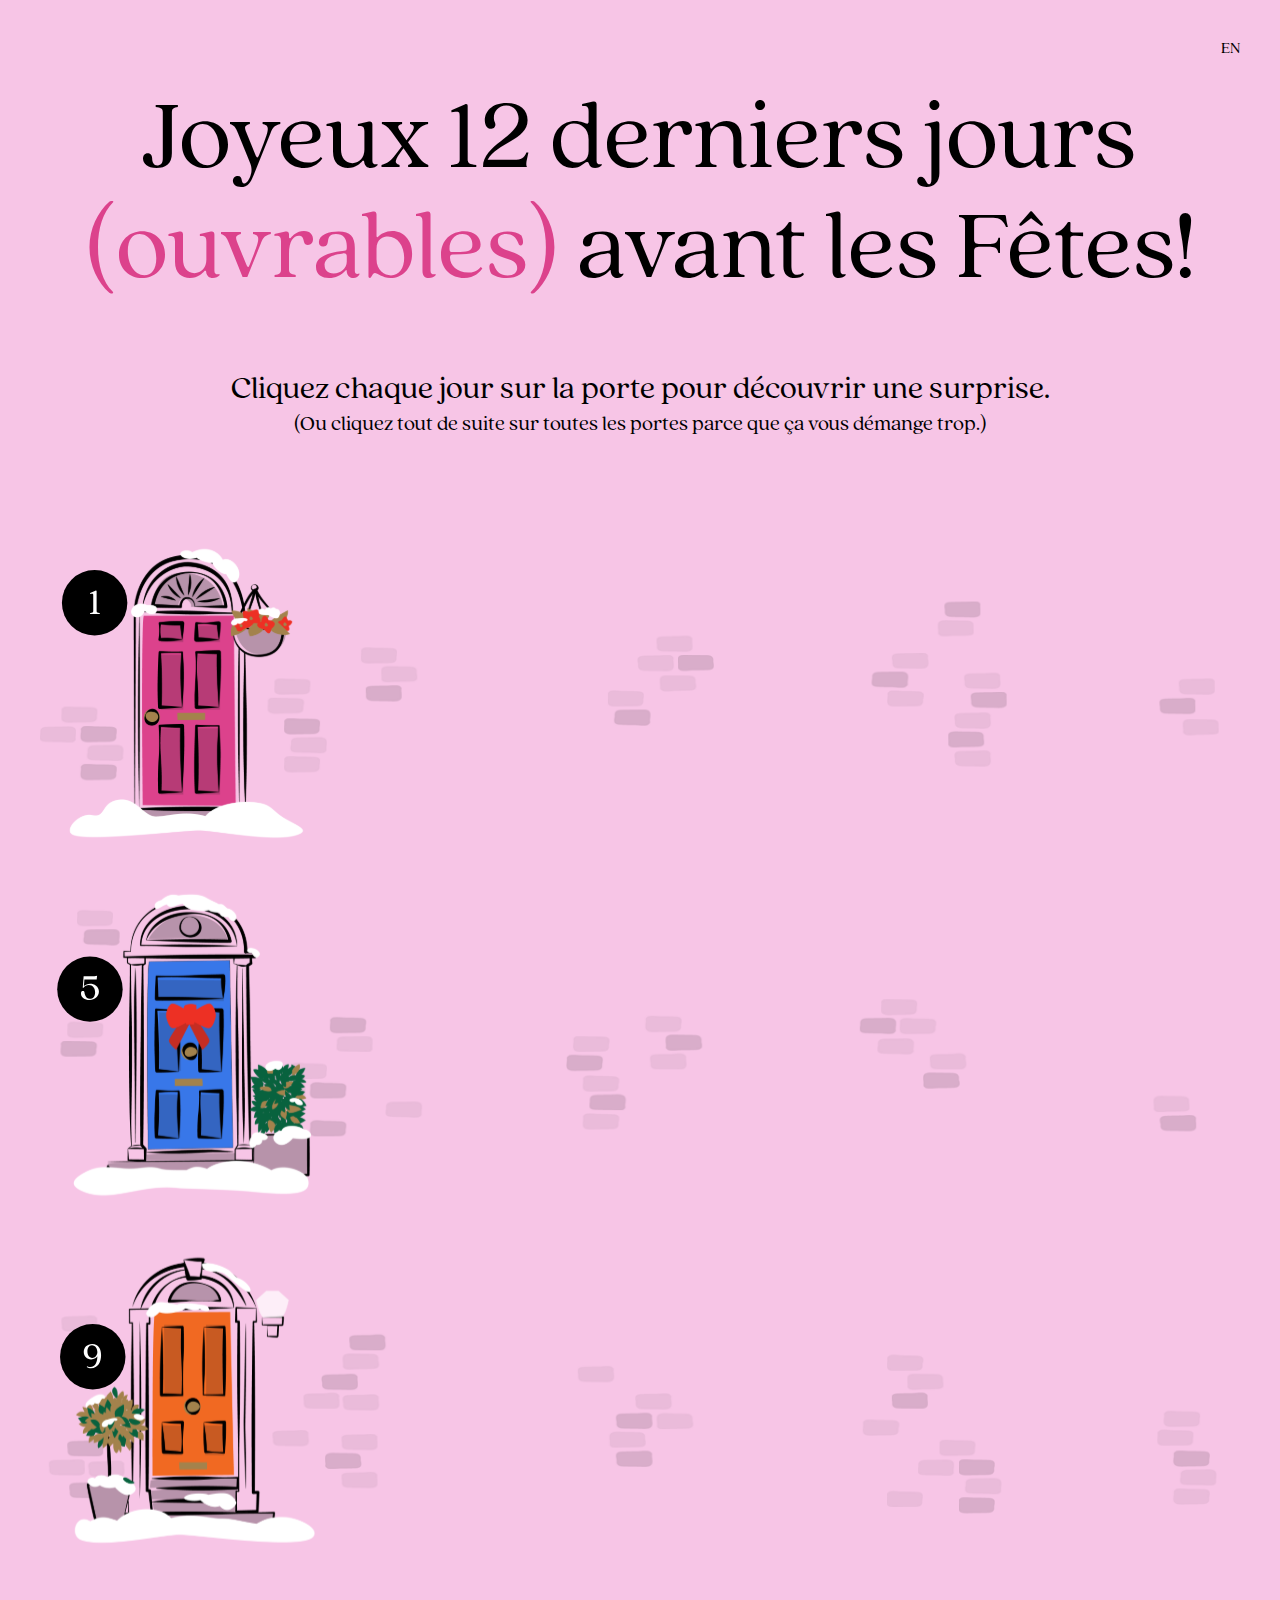
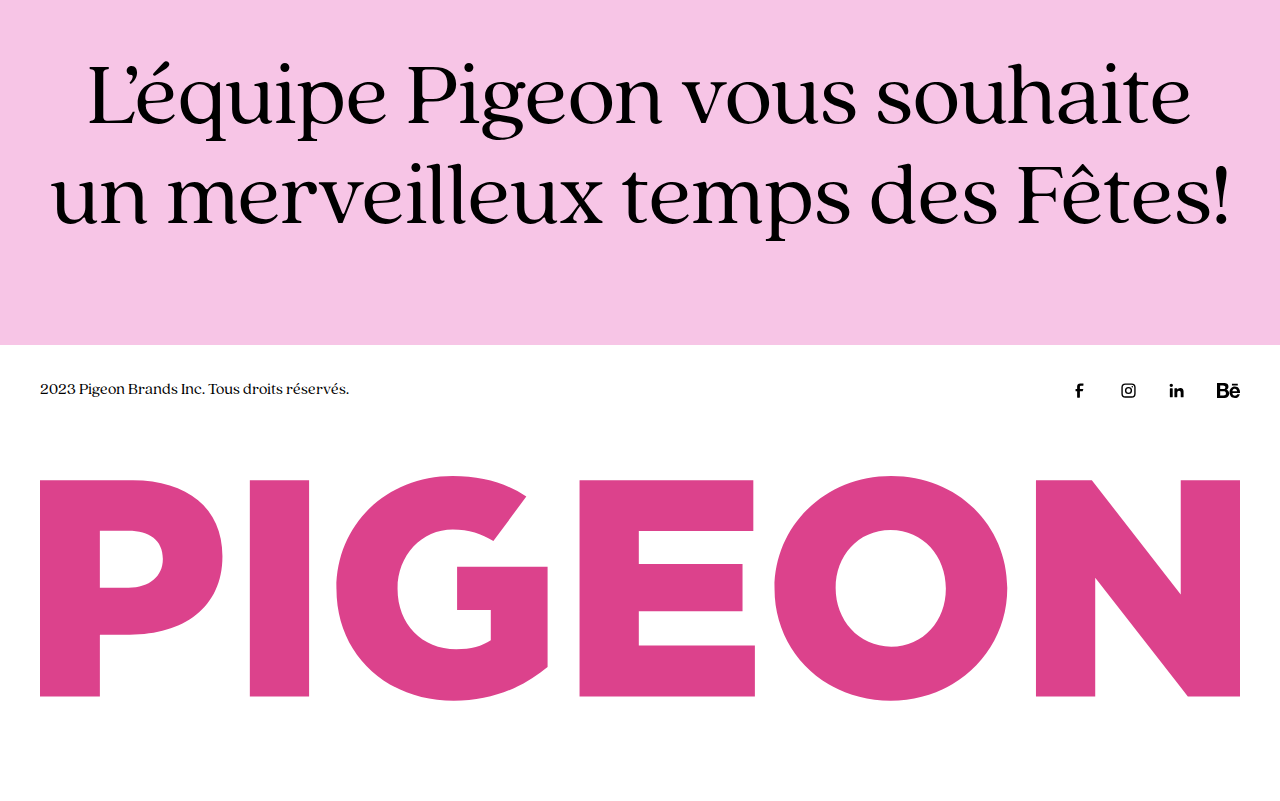
==== fr.html @ 04166327 "initial build from PC" ====
<!DOCTYPE html>
<html lang="fr-CA">
  <head>
    <meta charset="UTF-8">
    <meta name="viewport" content="width=device-width, initial-scale=1.0">
    <meta http-equiv="X-UA-Compatible" content="ie=edge">
    <title>Happy Holidays from Pigeon</title>

    <meta name="description" content="Happy last 12 [working] days 'til the Holidays." />
    <link rel="shortcut icon" href="./favicon.ico" type="image/x-icon">
    <link rel="apple-touch-icon" sizes="180x180" href="./images/favicons/apple-touch-icon.png">
    <link rel="icon" type="image/png" sizes="32x32" href="./images/favicons/favicon-32x32.png">
    <link rel="icon" type="image/png" sizes="16x16" href="./images/favicons/favicon-16x16.png">
    <link rel="manifest" href="./images/favicons/site.webmanifest">
    <link rel="mask-icon" href="./images/favicons/safari-pinned-tab.svg" color="#5bbad5">
    <meta name="msapplication-TileColor" content="#da532c">
    <meta name="msapplication-config" content="./images/favicons/browserconfig.xml">
    <meta name="theme-color" content="#ffffff">

    <link rel="canonical" href="https://https://www.pigeonbrands.com" />
    <link rel="stylesheet" href="./css/styles.css">
  </head>
  <body>
    <a href="./index.html" id="lang-toggle">EN</a>

    <header id="site-header">
        <div class="container">
            <h1 class="h1">Joyeux 12 derniers jours <span class="pigeon-pink">(ouvrables)</span> avant les&nbsp;Fêtes!</h1>
            <p>Cliquez chaque jour sur la porte pour découvrir une surprise. <br /><small>(Ou cliquez tout de suite sur toutes les portes parce que ça vous démange&nbsp;trop.)</small></p>
        </div>
    </header>

    <main id="site-main">
        <div class="container">
            <div class="grid">
                <button class="door" data-door="door-1" aria-label="Open door #1">
                    <img src="./images/Door 1.svg" alt="" />
                </button>
                <button class="door" data-door="door-2" aria-label="Open door #w">
                    <img src="./images/door 2.svg" alt="" />
                </button>
                <button class="door" data-door="door-3" aria-label="Open door #3">
                    <img src="./images/door 3.svg" alt="" />
                </button>
                <button class="door" data-door="door-4" aria-label="Open door #4">
                    <img src="./images/door 4.svg" alt="" />
                </button>

                <button class="door" data-door="door-5" aria-label="Open door #5">
                    <img src="./images/Door 5.svg" alt="" />
                </button>
                <button class="door" data-door="door-6" aria-label="Open door #6">
                    <img src="./images/door 6.svg" alt="" />
                </button>
                <button class="door" data-door="door-7" aria-label="Open door #7">
                    <img src="./images/door 7.svg" alt="" />
                </button>
                <button class="door" data-door="door-8" aria-label="Open door #8">
                    <img src="./images/door 8.svg" alt="" />
                </button>

                <button class="door" data-door="door-9" aria-label="Open door #9">
                    <img src="./images/Door 9.svg" alt="" />
                </button>
                <button class="door" data-door="door-10" aria-label="Open door #10">
                    <img src="./images/door 10.svg" alt="" />
                </button>
                <button class="door" data-door="door-11" aria-label="Open door #11">
                    <img src="./images/door 11.svg" alt="" />
                </button>
                <button class="door" data-door="door-12" aria-label="Open door #12">
                    <img src="./images/door 12.svg" alt="" />
                </button>
            </div>

            <h2 class="h2 text-center">L&rsquo;équipe Pigeon vous souhaite un merveilleux temps des&nbsp;Fêtes!</h2>
        </div>
    </main>

    <footer id="site-footer">
        <div class="container">
            <section id="site-footer-top">
                <p>2023 Pigeon Brands Inc. Tous&nbsp;droits&nbsp;réservés.</p>

                <ul class="social-ul">
                    <li>
                        <a href="https://www.facebook.com/pigeonbrands/" target="_blank" aria-label="Suivre pour Facebook" class="social-facebook"></a>
                    </li>

                    <li>
                        <a href="https://www.instagram.com/pigeonbrands/" target="_blank" aria-label="Suivre pour Instagram" class="social-instagram"></a>
                    </li>

                    <li>
                        <a href="https://www.linkedin.com/company/pigeon-branding---design/" target="_blank" aria-label="Suivre pour LinkedIn" class="social-linkedin"></a>
                    </li>

                    <li>
                        <a href="https://www.behance.net/pigeonbrands" target="_blank" aria-label="Suivre pour Behance" class="social-behance"></a>
                    </li>
                </ul>
            </section>

            <section id="site-footer-bottom">
                <a href="https://www.pigeonbrands.com/fr/" target="_blank">
                  <svg xmlns="http://www.w3.org/2000/svg" title="Pigeon logo" viewBox="0 0 1280 240" fill="none"><path fill="#fff" d="M0 4.612h99.105c57.954 0 95.494 29.958 95.494 80.67v.662c0 54.661-41.812 83.297-98.783 83.297H63.87v65.852H0V4.612ZM94.493 119.19c22.381 0 36.539-12.191 36.539-30.298v-.662c0-19.751-14.158-29.958-36.879-29.958h-30.3v60.9h30.622l.018.018Z"/><path fill="currentColor" d="M0 4.612h99.105c57.954 0 95.494 29.958 95.494 80.67v.662c0 54.661-41.812 83.297-98.783 83.297H63.87v65.852H0V4.612ZM94.493 119.19c22.381 0 36.539-12.191 36.539-30.298v-.662c0-19.751-14.158-29.958-36.879-29.958h-30.3v60.9h30.622l.018.018Z"/><path fill="#fff" d="M316.192 120.514v-.662C316.192 52.678 368.873 0 440.002 0c32.624 0 57.543 7.9 78.744 21.986l-35.162 47.477c-12.567-8.062-25.956-12.495-43.242-12.495-33.25 0-58.938 27.653-58.938 62.884v.662c0 37.537 26.01 64.207 62.567 64.207 15.802 0 27.654-3.289 36.878-9.545v-32.283H444.9V96.704h96.531v107.108c-24.365 20.413-57.954 35.893-100.088 35.893-71.773 0-125.115-49.389-125.115-119.191h-.036Z"/><path fill="currentColor" d="M316.192 120.514v-.662C316.192 52.678 368.873 0 440.002 0c32.624 0 57.543 7.9 78.744 21.986l-35.162 47.477c-12.567-8.062-25.956-12.495-43.242-12.495-33.25 0-58.938 27.653-58.938 62.884v.662c0 37.537 26.01 64.207 62.567 64.207 15.802 0 27.654-3.289 36.878-9.545v-32.283H444.9V96.704h96.531v107.108c-24.365 20.413-57.954 35.893-100.088 35.893-71.773 0-125.115-49.389-125.115-119.191h-.036Z"/><path fill="#fff" d="M575.503 4.612h185.375v54H638.731v35.232h110.635v50.372H638.731v36.555h123.81v54.322h-187.02V4.63l-.018-.018Z"/><path fill="currentColor" d="M575.503 4.612h185.375v54H638.731v35.232h110.635v50.372H638.731v36.555h123.81v54.322h-187.02V4.63l-.018-.018Z"/><path fill="#fff" d="M783.509 120.496v-.661C783.509 53.661 836.852 0 907.963 0c71.111 0 123.787 53 123.787 119.191v.661c0 66.174-53.338 119.835-124.449 119.835-71.111 0-123.792-53-123.792-119.191Zm182.73 0v-.661c0-33.588-23.704-62.224-58.938-62.224s-58.598 28.315-58.598 61.562v.662c0 33.247 24.044 62.223 59.26 62.223 34.894 0 58.276-28.314 58.276-61.562Z"/><path fill="currentColor" d="M783.509 120.496v-.661C783.509 53.661 836.852 0 907.963 0c71.111 0 123.787 53 123.787 119.191v.661c0 66.174-53.338 119.835-124.449 119.835-71.111 0-123.792-53-123.792-119.191Zm182.73 0v-.661c0-33.588-23.704-62.224-58.938-62.224s-58.598 28.315-58.598 61.562v.662c0 33.247 24.044 62.223 59.26 62.223 34.894 0 58.276-28.314 58.276-61.562Z"/><path fill="#fff" d="M1062.36 4.612h59.6l94.83 121.819V4.611H1280v230.464h-55.65l-98.78-126.43v126.43h-63.21V4.612Z"/><path fill="currentColor" d="M1062.36 4.612h59.6l94.83 121.819V4.611H1280v230.464h-55.65l-98.78-126.43v126.43h-63.21V4.612Z"/><path fill="#fff" d="M287.037 4.612v230.481h-63.21V4.63h63.21v-.018Z"/><path fill="currentColor" d="M287.037 4.612v230.481h-63.21V4.63h63.21v-.018Z"/></svg>
                </a>
            </section>
        </div>
    </footer>

    <article class="modal-container" id="door-1">
      <div class="modal-background">
        <div class="modal">
          <div class="modal-header">
            <button class="btn-close-modal" aria-label="Close modal window"></button>
          </div>

          <div class="modal-body">
            <h2>Fond d&rsquo;écran des&nbsp;Fêtes</h2>
            <p>L&rsquo;approche des Fêtes vous rend un brin éparpillé? Ouain, on est pareil. Heureusement pour nous, notre designer de collègue Nathalie a conçu quelque chosepour nous aider à rester bien focus en ce temps <span class="nowrap">de l&rsquo;année.</span></p>

            <div class="image">
              <img src="./images/door-1/door-1-fr.png" alt="" />
            </div>

            <div class="cta-container">
              <a href="./downloads/door-1/door-1-fr.png" target="_blank" class="btn">Télécharger ici</a>
            </div>
          </div>

          <div class="modal-footer">
            <a href="https://www.pigeonbrands.com/fr/" target="_blank" class="modal-footer-logo" aria-label="Pigeon logo"></a>
          </div>
        </div>
      </div>
    </article>

    <article class="modal-container" id="door-2">
      <div class="modal-background">
        <div class="modal">
          <div class="modal-header">
            <button class="btn-close-modal" aria-label="Close modal window"></button>
          </div>

          <div class="modal-body">
            <h2>Inspiration à boire</h2>
            <p>Que ce soit des cocktails festifs ou des mocktails de Noël, lever nos verres pour célébrer fait partie de notre culture. Martin et Anne vous proposent quelques-uns de leurs mélanges préférés. À essayer&nbsp;(absolument).</p>

            <div class="bg-door-2">
              <ul class="cta-container">
                <li>
                  <a href="#" class="btn">The Great Gentleman - Moscow Mule</a>
                </li>

                <li>
                  <a href="#" class="btn">Polar-Ice Crush Vodka</a>
                </li>

                <li>
                  <a href="#" class="btn">Mc Guinness - Peppermint Schnapps</a>
                </li>

                <li>
                  <a href="#" class="btn">Encore plus de cocktails Corby</a>
                </li>
              </ul>
            </div>
          </div>

          <div class="modal-footer">
            <a href="https://www.pigeonbrands.com/fr/" target="_blank" class="modal-footer-logo" aria-label="Pigeon logo"></a>
          </div>
        </div>
      </div>
    </article>

    <article class="modal-container" id="door-3">
      <div class="modal-background">
        <div class="modal">
          <div class="modal-header">
            <button class="btn-close-modal" aria-label="Close modal window"></button>
          </div>

          <div class="modal-body">
            <h2>Des cadeaux en toute&nbsp;simplicité</h2>
            <p>À la recherche du cadeau parfait pour ta collègue adorée? On a ce qui faut. Quoi de mieux que des messages à imprimer pour chandelle, fait par deux collègues adorées; Tara et Dorota. Parce que le temps des fêtes, c&rsquo;est aussi pour rire un bon&nbsp;coup!</p>

            <p class="secondary">Imprimez cette page et collez les étiquettes sur vos chandelles préférées. Pour un cadeau un peu plus fancy, faites-les imprimer <span class="nowrap">sur Avery.ca.</span></p>

            <div class="image">
              <img src="./images/door-3/door-3-fr.png" alt="" />
            </div>

            <p>
              <a href="./downloads/door-3/door-3.pdf" target="_blank" class="btn">Télécharger le pdf ici</a>
            </p>
          </div>

          <div class="modal-footer">
            <a href="https://www.pigeonbrands.com/fr/" target="_blank" class="modal-footer-logo" aria-label="Pigeon logo"></a>
          </div>
        </div>
      </div>
    </article>

    <article class="modal-container" id="door-4">
      <div class="modal-background">
        <div class="modal">
          <div class="modal-header">
            <button class="btn-close-modal" aria-label="Close modal window"></button>
          </div>

          <div class="modal-body">
              <h2>Nos brise-glace préférés</h2>
              <p>C&rsquo;est pas tout le monde qui maîtrise le small talk, si répandu dans les réunions et les partys, alors voici de quoi démarrer des conversations potentiellement&nbsp;mémorables.</p>

              <div class="image --edge-to-edge">
                <img src="./images/door-4/door-4-fr.png" alt="" />
              </div>

              <p>
                <a href="./downloads/door-4/door-4.pdf" target="_blank" class="btn">Télécharger le pdf ici</a>
              </p>
          </div>

          <div class="modal-footer">
            <a href="https://www.pigeonbrands.com/fr/" target="_blank" class="modal-footer-logo" aria-label="Pigeon logo"></a>
          </div>
        </div>
      </div>
    </article>



    <article class="modal-container" id="door-5">
      <div class="modal-background">
        <div class="modal">
          <div class="modal-header">
            <button class="btn-close-modal" aria-label="Close modal window"></button>
          </div>

          <div class="modal-body">
            <h2>Pour passer à table avec&nbsp;éclat</h2>
            <p>Une table bien décorée pour recevoir, ça va au-delà des belles p&rsquo;tites napkins! Épatez les invités sans vous compliquer la vie davantage grâce aux conseils de nos amis experts en la&nbsp;matière.</p>

            <div class="image">
              <img src="./images/door-5/door-5.jpg" alt="" />
            </div>

            <ul class="cta-container">
              <li>
                <a href="https://www.ikea.com/ca/fr/ideas/rooms-inspiration/" target="_blank" class="btn">Inspirations IKEA</a>
              </li>
            </ul>
          </div>

          <div class="modal-footer">
            <a href="https://www.pigeonbrands.com/fr/" target="_blank" class="modal-footer-logo" aria-label="Pigeon logo"></a>
          </div>
        </div>
      </div>
    </article>

    <article class="modal-container" id="door-6">
      <div class="modal-background">
        <div class="modal">
          <div class="modal-header">
            <button class="btn-close-modal" aria-label="Close modal window"></button>
          </div>

          <div class="modal-body">
            <h2>Recettes des fêtes</h2>
            <p>Célébrer en trinquant, c&rsquo;est bien, mais célébrer en mangeant, c&rsquo;est encore mieux. On a la chance de travailler avec des partenaires qui savent recevoir à l&rsquo;aide de recettes fabuleuses; les&nbsp;voici.</p>

            <div class="bg-door-6">
              <ul class="cta-container">
                <li>
                  <a href="https://www.metro.ca/recettes-et-occasions" target="_blank" class="btn">Recettes Metro</a>
                </li>

                <li>
                  <a href="https://www.oikos.ca/fr/recette" class="btn">Recettes Oikos</a>
                </li>
              </ul>
            </div>
          </div>

          <div class="modal-footer">
            <a href="https://www.pigeonbrands.com/fr/" target="_blank" class="modal-footer-logo" aria-label="Pigeon logo"></a>
          </div>
        </div>
      </div>
    </article>

    <article class="modal-container" id="door-7">
      <div class="modal-background">
        <div class="modal">
          <div class="modal-header">
            <button class="btn-close-modal" aria-label="Close modal window"></button>
          </div>

          <div class="modal-body">
            <h2>Notre Playlist</h2>
            <p>Vous pouvez compter sur Amy pour monter des playlists qui visent dans le mille peu importe l&rsquo;occasion. Cette année, en collaboration avec toutel&rsquo;équipe, elle vous propose ici ses meilleurs choix pour la saison des&nbsp;fêtes.</p>

            <div class="iframe">
              <iframe style="border-radius:12px" src="https://open.spotify.com/embed/artist/3t4Kyj8jIWqqvAEpsvdYO7?utm_source=generator" width="100%" height="152" frameBorder="0" allowfullscreen="" allow="autoplay; clipboard-write; encrypted-media; fullscreen; picture-in-picture" loading="lazy"></iframe>
            </div>

            <ul class="cta-container">
              <li>
                <a href="https://www.oikos.ca/fr/recette" target="_blank" class="right-arrow" aria-label="Link to website"></a>
              </li>
            </ul>
          </div>

          <div class="modal-footer">
            <a href="https://www.pigeonbrands.com/fr/" target="_blank" class="modal-footer-logo" aria-label="Pigeon logo"></a>
          </div>
        </div>
      </div>
    </article>

    <article class="modal-container" id="door-8">
      <div class="modal-background">
        <div class="modal">
          <div class="modal-header">
            <button class="btn-close-modal" aria-label="Close modal window"></button>
          </div>

          <div class="modal-body">
            <h2>Cartes de voeux</h2>
            <p>Pas question d&rsquo;offrir des cartes génériques et sans âme! Nos talentueuses designersValentine et Nathalie ont créé de quoi à de merveilleux à envoyer à vos proches (par courriel ou téléchargées/ imprimées/postées). <span class="nowrap">Profitez-en!</span></p>

            <div class="image --edge-to-edge">
              <img src="./images/door-8/door-8-fr.png" alt="" />
            </div>

            <ul class="cta-container">
              <li>
                <a href="./downloads/door-8/door-8.pdf" target="_blank" class="btn">Télécharger le pdf ici</a>
              </li>
            </ul>
          </div>

          <div class="modal-footer">
            <a href="https://www.pigeonbrands.com/fr/" target="_blank" class="modal-footer-logo" aria-label="Pigeon logo"></a>
          </div>
        </div>
      </div>
    </article>


    <article class="modal-container" id="door-9">
      <div class="modal-background">
        <div class="modal">
          <div class="modal-header">
            <button class="btn-close-modal" aria-label="Close modal window"></button>
          </div>

          <div class="modal-body">
            <h2>Emballez vos cadeaux comme <span class="nowrap">un·e pro</span></h2>
            <p>On vous aide aujourd&rsquo;hui à emballer des trucs pas possibles comme un bâton de golf ou une plante verte grâce à Martha, et de façon aussi élégante qu&rsquo;écoresponsable grâce au&nbsp;furoshiki.</p>

            <div class="image">
              <img src="./images/door-9/door-9.jpg" alt="" />
            </div>

            <ul class="cta-container --horizontal">
              <li>
                <a href="#" class="btn">Martha Stewart</a>
              </li>

              <li>
                <a href="#" class="btn">Furoshiki</a>
              </li>
            </ul>
          </div>

          <div class="modal-footer">
            <a href="https://www.pigeonbrands.com/fr/" target="_blank" class="modal-footer-logo" aria-label="Pigeon logo"></a>
          </div>
        </div>
      </div>
    </article>
    <article class="modal-container" id="door-10">
      <div class="modal-background">
        <div class="modal">
          <div class="modal-header">
            <button class="btn-close-modal" aria-label="Close modal window"></button>
          </div>

          <div class="modal-body">
            <h2>Générateur de&nbsp;Jokes</h2>
            <p>Rions un peu! Toute l&rsquo;équipe a contribué à ce générateur de blagues depuis les dernières années. Ça pourra peut-être égayer vos&nbsp;soirées.</p>

            <p class="secondary">(On se trouve ben comiques, mais on vous laisse&nbsp;juger.)</p>

            <div class="image">
              <img src="./images/door-10/door-10-fr.png" alt="" />
            </div>

            <ul class="cta-container">
              <li>
                <a href="#" class="right-arrow" aria-label="Link to website"></a>
              </li>
            </ul>
          </div>

          <div class="modal-footer">
            <a href="https://www.pigeonbrands.com/fr/" target="_blank" class="modal-footer-logo" aria-label="Pigeon logo"></a>
          </div>
        </div>
      </div>
    </article>
    <article class="modal-container" id="door-11">
      <div class="modal-background">
        <div class="modal">
          <div class="modal-header">
            <button class="btn-close-modal" aria-label="Close modal window"></button>
          </div>

          <div class="modal-body">
            <h2>Un écran de&nbsp;veille</h2>
            <p>Thomas Pigeon vous invite (presque) littéralement dans son salon, au pied de son propre foyer, pour vous mettre dans l&rsquo;esprit des Fêtes et vous réchauffer le cœur... à travers votre <span class="nowrap">écran d&rsquo;ordi!</span></p>

            <div class="image">
              <!--<img src="./images/door-11/door-11.jpg" alt="" />-->
              <video width="100%" height="auto" autoplay="autoplay" poster="./images/door-11/door-11.jpg">
                <source src="./images/door-11/pigeon-holiday-screensaver.mp4" type="video/mp4">
              </video>
            </div>

            <ul class="cta-container">
              <li>
                <a href="./downloads/door-11/pigeon-holiday-screensaver.mp4" download class="btn">Téléchargez l&rsquo;écran de veille&nbsp;ici</a>
              </li>
            </ul>
          </div>

          <div class="modal-footer">
            <a href="https://www.pigeonbrands.com/fr/" target="_blank" class="modal-footer-logo" aria-label="Pigeon logo"></a>
          </div>
        </div>
      </div>
    </article>
    <article class="modal-container" id="door-12">
      <div class="modal-background">
        <div class="modal">
          <div class="modal-header">
            <button class="btn-close-modal" aria-label="Close modal window"></button>
          </div>

          <div class="modal-body">
            <h2>Un message <span class="nowrap">d&rsquo;absence original</span></h2>
            <p>Ça vous dirait d&rsquo;avoir un message d&rsquo;absence automatique un peu plus recherché que d&rsquo;habitude? On est là pour&nbsp;vous!</p>

            <p class="secondary">Voici quelques suggestions pour dire, avec plus ou moins de sérieux, que vous êtes en congé. Hasta&nbsp;luego&nbsp;amigos!</p>

            <div class="image">
              <img src="./images/door-12/door-12-fr.png" alt="" />
            </div>

            <ul class="cta-container">
              <li>
                <a href="./downloads/door-12/door-12.pdf" target="_blank" class="btn">Télécharger le pdf ici</a>
              </li>
            </ul>
          </div>

          <div class="modal-footer">
            <a href="https://www.pigeonbrands.com/fr/" target="_blank" class="modal-footer-logo" aria-label="Pigeon logo"></a>
          </div>
        </div>
      </div>
    </article>

    

    <!-- <div class="snowflakes" aria-hidden="true">
        <div class="snowflake">
        ❅
        </div>
        <div class="snowflake">
        ❆
        </div>
        <div class="snowflake">
        ❅
        </div>
        <div class="snowflake">
        ❆
        </div>
        <div class="snowflake">
        ❅
        </div>
        <div class="snowflake">
        ❆
        </div>
        <div class="snowflake">
          ❅
        </div>
        <div class="snowflake">
          ❆
        </div>
        <div class="snowflake">
          ❅
        </div>
        <div class="snowflake">
          ❆
        </div>
        <div class="snowflake">
          ❅
        </div>
        <div class="snowflake">
          ❆
        </div>
      </div> -->

	<script src="./js/scripts.js"></script>
  </body>
</html>
---- css/styles.css ----
:root{--pigeon-pink: #DC428C;--pigeon-light-pink: #F7C5E6;--default-font: "Quincy CF - Regular"}@font-face{font-family:"Quincy CF - Regular";src:url(/fonts/QuincyCFRegular/font.woff2) format(woff2),url(/fonts/QuincyCFRegular/font.woff) format(woff)}*{box-sizing:border-box}.pigeon-pink{color:var(--pigeon-pink)}html{min-height:100%;width:100%;margin:0;padding:0;height:100dvh}body{position:relative;min-height:100%;width:100%;margin:0;padding:0;background-color:var(--pigeon-light-pink);font-family:var(--default-font)}body.has-open-modal{overflow:hidden}.nowrap{white-space:nowrap}#lang-toggle{position:absolute;top:40px;right:40px;font-size:16px;text-decoration:none;color:black}.text-center{text-align:center}.container{max-width:1280px;margin:auto;padding:20px 10px}@media (min-width: 768px){.container{padding-left:40px;padding-right:40px}}#site-header{text-align:center}.snowflake{color:#fff;font-size:1em;font-family:Arial, sans-serif;text-shadow:0 0 5px #000;opacity:0.75}@-webkit-keyframes snowflakes-fall{0%{top:-10%}100%{top:100%}}@-webkit-keyframes snowflakes-shake{0%,100%{-webkit-transform:translateX(0);transform:translateX(0)}50%{-webkit-transform:translateX(80px);transform:translateX(80px)}}@keyframes snowflakes-fall{0%{top:-10%}100%{top:100%}}@keyframes snowflakes-shake{0%,100%{transform:translateX(0)}50%{transform:translateX(80px)}}.snowflake{position:fixed;top:-10%;z-index:9999;-webkit-user-select:none;-moz-user-select:none;-ms-user-select:none;user-select:none;cursor:default;-webkit-animation-name:snowflakes-fall,snowflakes-shake;-webkit-animation-duration:10s,3s;-webkit-animation-timing-function:linear,ease-in-out;-webkit-animation-iteration-count:infinite,infinite;-webkit-animation-play-state:running,running;animation-name:snowflakes-fall,snowflakes-shake;animation-duration:10s,3s;animation-timing-function:linear,ease-in-out;animation-iteration-count:infinite,infinite;animation-play-state:running,running}.snowflake:nth-of-type(0){left:1%;-webkit-animation-delay:0s,0s;animation-delay:0s,0s}.snowflake:nth-of-type(1){left:10%;-webkit-animation-delay:1s,1s;animation-delay:1s,1s}.snowflake:nth-of-type(2){left:20%;-webkit-animation-delay:6s,.5s;animation-delay:6s,.5s}.snowflake:nth-of-type(3){left:30%;-webkit-animation-delay:4s,2s;animation-delay:4s,2s}.snowflake:nth-of-type(4){left:40%;-webkit-animation-delay:2s,2s;animation-delay:2s,2s}.snowflake:nth-of-type(5){left:50%;-webkit-animation-delay:8s,3s;animation-delay:8s,3s}.snowflake:nth-of-type(6){left:60%;-webkit-animation-delay:6s,2s;animation-delay:6s,2s}.snowflake:nth-of-type(7){left:70%;-webkit-animation-delay:2.5s,1s;animation-delay:2.5s,1s}.snowflake:nth-of-type(8){left:80%;-webkit-animation-delay:1s,0s;animation-delay:1s,0s}.snowflake:nth-of-type(9){left:90%;-webkit-animation-delay:3s,1.5s;animation-delay:3s,1.5s}.snowflake:nth-of-type(10){left:25%;-webkit-animation-delay:2s,0s;animation-delay:2s,0s}.snowflake:nth-of-type(11){left:65%;-webkit-animation-delay:4s,2.5s;animation-delay:4s,2.5s}h1,.h1{font-size:50px;line-height:55px;font-weight:400}@media (min-width: 768px){h1,.h1{font-size:100px;line-height:110px}}.h1+p{font-size:32px;line-height:1}.h1+p small{font-size:21px}h2,.h2{font-size:45px;line-height:50px;font-weight:normal}@media (min-width: 768px){h2,.h2{font-size:90px;line-height:100px}}.grid{display:grid;grid-template-columns:repeat(2, 1fr);background-image:url(/images/bg-bricks.png);background-repeat:no-repeat;background-position:center center;background-size:cover;margin-left:-10px;margin-right:-10px}@media (min-width: 768px){.grid{grid-template-columns:repeat(3, 1fr);margin-left:auto;margin-right:auto}}@media (min-width: 1024px){.grid{grid-template-columns:repeat(4, 1fr)}}.grid button.door{background-color:transparent;border:0;cursor:pointer;transition:transform 0.25s ease-in-out, opacity 0.25s ease-in-out}.grid button.door:hover{transform:scale(1.2);opacity:1 !important}.grid:has(.door:hover)>.door{opacity:0.5}.modal-container{display:none}.modal-container.active{position:fixed;display:table;height:100%;width:100%;top:0;left:0;transform:scale(0);z-index:1;transform:scaleY(0.01) scaleX(0);animation:unfoldIn 1s cubic-bezier(0.165, 0.84, 0.44, 1) forwards}.modal-container.active .modal-background .modal{transform:scale(0);animation:zoomIn 0.5s 0.8s cubic-bezier(0.165, 0.84, 0.44, 1) forwards}.modal-container.active.out{transform:scale(1);animation:unfoldOut 1s 0.3s cubic-bezier(0.165, 0.84, 0.44, 1) forwards}.modal-container.active.out .modal-background .modal{animation:zoomOut 0.5s cubic-bezier(0.165, 0.84, 0.44, 1) forwards}.modal{position:relative;display:inline-block;max-height:100vh;overflow-y:auto;overflow-x:hidden;padding:30px 40px;max-width:840px;background-color:white}@media (max-width: 767px){.modal{min-height:100%}}.modal-body{padding:0px 60px}@media (max-width: 767px){.modal-body{padding:0}}.modal-body h2{font-size:40px;line-height:45px;margin:0}@media (min-width: 768px){.modal-body h2{font-size:80px;line-height:90px}}.modal-body p{font-size:24px}@media (min-width: 768px){.modal-body p{font-size:32px}}.modal-body p.secondary{font-size:16px}@media (min-width: 768px){.modal-body p.secondary{font-size:24px}}.modal-footer{margin-top:40px}.cta-container{list-style:none;margin:40px auto;padding-inline-start:0;display:flex;flex-direction:column;gap:40px;align-items:center;justify-content:center}.cta-container.--horizontal{gap:30px}@media (min-width: 540px){.cta-container.--horizontal{flex-direction:row}}.modal-container .modal-background{display:table-cell;background:rgba(0,0,0,0.8);background:rgba(220,66,140,0.8);text-align:center;vertical-align:middle}@keyframes unfoldIn{0%{transform:scaleY(0.005) scaleX(0)}50%{transform:scaleY(0.005) scaleX(1)}100%{transform:scaleY(1) scaleX(1)}}@keyframes unfoldOut{0%{transform:scaleY(1) scaleX(1)}50%{transform:scaleY(0.005) scaleX(1)}100%{transform:scaleY(0.005) scaleX(0)}}@keyframes zoomIn{0%{transform:scale(0)}100%{transform:scale(1)}}@keyframes zoomOut{0%{transform:scale(1)}100%{transform:scale(0)}}.btn-close-modal{display:block;height:60px;width:58px;background-image:url("data:image/svg+xml,%3Csvg xmlns='http://www.w3.org/2000/svg' width='56' height='58' fill='none'%3E%3Cpath stroke='%23000' d='M0-.5h33.768' transform='matrix(-.69172 .72216 -.69873 -.71538 39.45 16.873)'/%3E%3Cpath stroke='%23000' d='M0-.5h33.782' transform='matrix(.68465 .72887 -.70568 .70853 16.32 16.637)'/%3E%3Cpath stroke='%23000' d='M55.5 28.948c0 15.728-12.328 28.449-27.5 28.449S.5 44.676.5 28.948C.5 13.221 12.828.5 28 .5s27.5 12.721 27.5 28.448Z'/%3E%3C/svg%3E");background-repeat:no-repeat;background-size:100%;background-color:transparent;border:0;cursor:pointer;margin-left:auto;margin-right:0px;transition:background-image 0.25s ease-in-out}.btn-close-modal:hover{background-image:url("data:image/svg+xml,%3Csvg xmlns='http://www.w3.org/2000/svg' width='56' height='58' fill='none'%3E%3Cpath stroke='%23DC428C' d='M0-.5h33.768' transform='matrix(-.69172 .72216 -.69873 -.71538 39.45 16.873)'/%3E%3Cpath stroke='%23DC428C' d='M0-.5h33.782' transform='matrix(.68465 .72887 -.70568 .70853 16.32 16.637)'/%3E%3Cpath stroke='%23DC428C' d='M55.5 28.948c0 15.728-12.328 28.449-27.5 28.449S.5 44.676.5 28.948C.5 13.221 12.828.5 28 .5s27.5 12.721 27.5 28.448Z'/%3E%3C/svg%3E")}.modal-footer-logo{display:block;height:15px;width:88px;background-image:url("data:image/svg+xml,%3Csvg xmlns='http://www.w3.org/2000/svg' width='88' height='16' fill='none'%3E%3Cpath fill='%23fff' d='M.925 1.185H7.54c3.869 0 6.375 1.875 6.375 5.048v.042c0 3.42-2.791 5.212-6.594 5.212H5.189v4.12H.925V1.186Zm6.308 7.17c1.493 0 2.439-.763 2.439-1.896v-.041c0-1.236-.946-1.875-2.462-1.875H5.187v3.811h2.044l.002.001Z'/%3E%3Cpath fill='%23000' d='M.925 1.185H7.54c3.869 0 6.375 1.875 6.375 5.048v.042c0 3.42-2.791 5.212-6.594 5.212H5.189v4.12H.925V1.186Zm6.308 7.17c1.493 0 2.439-.763 2.439-1.896v-.041c0-1.236-.946-1.875-2.462-1.875H5.187v3.811h2.044l.002.001Z'/%3E%3Cpath fill='%23fff' d='M20.384 1.185v14.423h-4.22V1.186h4.22Z'/%3E%3Cpath fill='%23000' d='M20.384 1.185v14.423h-4.22V1.186h4.22Z'/%3E%3Cpath fill='%23fff' d='M22.634 8.438v-.041c0-4.204 3.516-7.5 8.264-7.5 2.177 0 3.84.494 5.256 1.376l-2.347 2.97c-.839-.504-1.733-.781-2.886-.781-2.22 0-3.934 1.73-3.934 3.935v.041c0 2.35 1.736 4.018 4.176 4.018 1.055 0 1.846-.206 2.461-.597v-2.02h-2.4v-2.89h6.444v6.702c-1.626 1.277-3.868 2.246-6.68 2.246-4.791 0-8.352-3.09-8.352-7.459h-.002Z'/%3E%3Cpath fill='%23000' d='M22.634 8.438v-.041c0-4.204 3.516-7.5 8.264-7.5 2.177 0 3.84.494 5.256 1.376l-2.347 2.97c-.839-.504-1.733-.781-2.886-.781-2.22 0-3.934 1.73-3.934 3.935v.041c0 2.35 1.736 4.018 4.176 4.018 1.055 0 1.846-.206 2.461-.597v-2.02h-2.4v-2.89h6.444v6.702c-1.626 1.277-3.868 2.246-6.68 2.246-4.791 0-8.352-3.09-8.352-7.459h-.002Z'/%3E%3Cpath fill='%23fff' d='M39.918 1.185h12.374v3.38h-8.153v2.204h7.384v3.152H44.14v2.288h8.264v3.399H39.919V1.186Z'/%3E%3Cpath fill='%23000' d='M39.918 1.185h12.374v3.38h-8.153v2.204h7.384v3.152H44.14v2.288h8.264v3.399H39.919V1.186Z'/%3E%3Cpath fill='%23fff' d='M54.653 8.438v-.042c0-4.14 3.56-7.499 8.307-7.499s8.263 3.317 8.263 7.46v.04c0 4.141-3.56 7.5-8.307 7.5s-8.263-3.317-8.263-7.46Zm12.197 0v-.042c0-2.101-1.582-3.893-3.934-3.893-2.352 0-3.911 1.771-3.911 3.852v.041c0 2.08 1.604 3.894 3.955 3.894 2.33 0 3.89-1.772 3.89-3.852Z'/%3E%3Cpath fill='%23000' d='M54.653 8.438v-.042c0-4.14 3.56-7.499 8.307-7.499s8.263 3.317 8.263 7.46v.04c0 4.141-3.56 7.5-8.307 7.5s-8.263-3.317-8.263-7.46Zm12.197 0v-.042c0-2.101-1.582-3.893-3.934-3.893-2.352 0-3.911 1.771-3.911 3.852v.041c0 2.08 1.604 3.894 3.955 3.894 2.33 0 3.89-1.772 3.89-3.852Z'/%3E%3Cpath fill='%23fff' d='M73.473 1.186h3.978l6.33 7.623V1.186H88v14.422h-3.715l-6.593-7.912v7.912h-4.22V1.185Z'/%3E%3Cpath fill='%23000' d='M73.473 1.186h3.978l6.33 7.623V1.186H88v14.422h-3.715l-6.593-7.912v7.912h-4.22V1.185Z'/%3E%3C/svg%3E");background-repeat:no-repeat;background-size:contain;margin-left:auto;margin-right:0px;transition:background-image 0.25s ease-in-out}.modal-footer-logo:hover{background-image:url("data:image/svg+xml,%3Csvg xmlns='http://www.w3.org/2000/svg' width='88' height='16' fill='none'%3E%3Cpath fill='%23fff' d='M.925 1.185H7.54c3.869 0 6.375 1.875 6.375 5.048v.042c0 3.42-2.791 5.212-6.594 5.212H5.189v4.12H.925V1.186Zm6.308 7.17c1.493 0 2.439-.763 2.439-1.896v-.041c0-1.236-.946-1.875-2.462-1.875H5.187v3.811h2.044l.002.001Z'/%3E%3Cpath fill='%23DC428C' d='M.925 1.185H7.54c3.869 0 6.375 1.875 6.375 5.048v.042c0 3.42-2.791 5.212-6.594 5.212H5.189v4.12H.925V1.186Zm6.308 7.17c1.493 0 2.439-.763 2.439-1.896v-.041c0-1.236-.946-1.875-2.462-1.875H5.187v3.811h2.044l.002.001Z'/%3E%3Cpath fill='%23fff' d='M20.384 1.185v14.423h-4.22V1.186h4.22Z'/%3E%3Cpath fill='%23DC428C' d='M20.384 1.185v14.423h-4.22V1.186h4.22Z'/%3E%3Cpath fill='%23fff' d='M22.634 8.438v-.041c0-4.204 3.516-7.5 8.264-7.5 2.177 0 3.84.494 5.256 1.376l-2.347 2.97c-.839-.504-1.733-.781-2.886-.781-2.22 0-3.934 1.73-3.934 3.935v.041c0 2.35 1.736 4.018 4.176 4.018 1.055 0 1.846-.206 2.461-.597v-2.02h-2.4v-2.89h6.444v6.702c-1.626 1.277-3.868 2.246-6.68 2.246-4.791 0-8.352-3.09-8.352-7.459h-.002Z'/%3E%3Cpath fill='%23DC428C' d='M22.634 8.438v-.041c0-4.204 3.516-7.5 8.264-7.5 2.177 0 3.84.494 5.256 1.376l-2.347 2.97c-.839-.504-1.733-.781-2.886-.781-2.22 0-3.934 1.73-3.934 3.935v.041c0 2.35 1.736 4.018 4.176 4.018 1.055 0 1.846-.206 2.461-.597v-2.02h-2.4v-2.89h6.444v6.702c-1.626 1.277-3.868 2.246-6.68 2.246-4.791 0-8.352-3.09-8.352-7.459h-.002Z'/%3E%3Cpath fill='%23fff' d='M39.918 1.185h12.374v3.38h-8.153v2.204h7.384v3.152H44.14v2.288h8.264v3.399H39.919V1.186Z'/%3E%3Cpath fill='%23DC428C' d='M39.918 1.185h12.374v3.38h-8.153v2.204h7.384v3.152H44.14v2.288h8.264v3.399H39.919V1.186Z'/%3E%3Cpath fill='%23fff' d='M54.653 8.438v-.042c0-4.14 3.56-7.499 8.307-7.499s8.263 3.317 8.263 7.46v.04c0 4.141-3.56 7.5-8.307 7.5s-8.263-3.317-8.263-7.46Zm12.197 0v-.042c0-2.101-1.582-3.893-3.934-3.893-2.352 0-3.911 1.771-3.911 3.852v.041c0 2.08 1.604 3.894 3.955 3.894 2.33 0 3.89-1.772 3.89-3.852Z'/%3E%3Cpath fill='%23DC428C' d='M54.653 8.438v-.042c0-4.14 3.56-7.499 8.307-7.499s8.263 3.317 8.263 7.46v.04c0 4.141-3.56 7.5-8.307 7.5s-8.263-3.317-8.263-7.46Zm12.197 0v-.042c0-2.101-1.582-3.893-3.934-3.893-2.352 0-3.911 1.771-3.911 3.852v.041c0 2.08 1.604 3.894 3.955 3.894 2.33 0 3.89-1.772 3.89-3.852Z'/%3E%3Cpath fill='%23fff' d='M73.473 1.186h3.978l6.33 7.623V1.186H88v14.422h-3.715l-6.593-7.912v7.912h-4.22V1.185Z'/%3E%3Cpath fill='%23DC428C' d='M73.473 1.186h3.978l6.33 7.623V1.186H88v14.422h-3.715l-6.593-7.912v7.912h-4.22V1.185Z'/%3E%3C/svg%3E")}.btn{display:inline-flex;align-items:center;justify-content:center;padding:9px 35px;font-size:18px;color:var(--pigeon-pink);border:1px solid var(--pigeon-pink);border-radius:30px;text-decoration:none;transition:background-color 0.25s ease-in-out, color 0.25s ease-in-out}.btn:hover{background-color:var(--pigeon-pink);color:#fff}.image.--edge-to-edge{margin-left:-100px;margin-right:-100px}@media (max-width: 767px){.image.--edge-to-edge{margin-left:-40px;margin-right:-40px}}.image img{height:auto;max-width:100%}.right-arrow{display:block;height:80px;width:80px;margin:auto;background-image:url(/images/right-arrow.png);background-repeat:no-repeat;background-size:contain;transition:background-image 0.25s ease-in-out, color 0.25s ease-in-out}.right-arrow:hover{background-image:url(/images/right-arrow-hover.png)}.bg-door-2{background-image:url(/images/door-2/door-2.png);background-repeat:no-repeat;background-size:100%;margin-left:-100px;margin-right:-100px;min-height:420px;display:flex;align-content:center}.bg-door-6{background-image:url(/images/door-6/door-6.png);background-repeat:no-repeat;background-size:100%;margin-left:-100px;margin-right:-100px;min-height:207px;display:flex;align-content:center}#site-footer{background-color:white;text-align:center;padding-bottom:80px}#site-footer>.container{padding-top:20px}#site-footer-top{display:flex;justify-content:space-between;align-items:center;flex-direction:column;margin-bottom:60px}#site-footer-top ul{margin-left:0;padding-left:0}@media (min-width: 768px){#site-footer-top{flex-direction:row}}.social-ul{list-style:none;display:flex;align-items:center;gap:30px;color:black}.social-ul a{color:black;background-repeat:no-repeat;background-size:cover;height:19px;width:19px;display:block;transition:background-image 0.25s ease-in-out}.social-ul a.social-facebook{background-image:url("data:image/svg+xml,%3Csvg fill='none' xmlns='http://www.w3.org/2000/svg' viewBox='0 0 19 19'%3E%3Cpath d='M13.062 4.75h-2.375a.792.792 0 0 0-.791.792v2.375h3.166a.277.277 0 0 1 .27.364l-.586 1.742a.396.396 0 0 1-.372.269H9.896v5.937a.396.396 0 0 1-.396.396H7.52a.396.396 0 0 1-.395-.396v-5.937H5.937a.396.396 0 0 1-.396-.396V8.312c0-.218.178-.395.396-.395h1.188V5.542a3.167 3.167 0 0 1 3.166-3.167h2.771c.219 0 .396.177.396.396v1.583a.396.396 0 0 1-.396.396Z' fill='%23000'/%3E%3C/svg%3E")}.social-ul a.social-facebook:hover{background-image:url("data:image/svg+xml,%3Csvg fill='none' xmlns='http://www.w3.org/2000/svg' viewBox='0 0 19 19'%3E%3Cpath d='M13.062 4.75h-2.375a.792.792 0 0 0-.791.792v2.375h3.166a.277.277 0 0 1 .27.364l-.586 1.742a.396.396 0 0 1-.372.269H9.896v5.937a.396.396 0 0 1-.396.396H7.52a.396.396 0 0 1-.395-.396v-5.937H5.937a.396.396 0 0 1-.396-.396V8.312c0-.218.178-.395.396-.395h1.188V5.542a3.167 3.167 0 0 1 3.166-3.167h2.771c.219 0 .396.177.396.396v1.583a.396.396 0 0 1-.396.396Z' fill='%23DC428C'/%3E%3C/svg%3E")}.social-ul a.social-linkedin{background-image:url("data:image/svg+xml,%3Csvg fill='none' xmlns='http://www.w3.org/2000/svg' viewBox='0 0 19 19'%3E%3Cg clip-path='url(%23a)'%3E%3Cpath fill-rule='evenodd' clip-rule='evenodd' d='M4.134 16.361a.572.572 0 0 0 .572-.572V7.785a.572.572 0 0 0-.572-.572H2.42a.572.572 0 0 0-.572.572v8.004c0 .316.256.572.572.572h1.715ZM3.276 6.069a1.715 1.715 0 1 1 0-3.43 1.715 1.715 0 0 1 0 3.43Zm11.722 10.292a.572.572 0 0 0 .571-.572v-5.26a3.545 3.545 0 0 0-3.11-3.59 3.43 3.43 0 0 0-3.18 1.532v-.686a.572.572 0 0 0-.57-.572H6.992a.572.572 0 0 0-.572.572v8.004c0 .316.256.572.572.572h1.715a.572.572 0 0 0 .572-.572v-4.288a1.715 1.715 0 0 1 3.43 0v4.288c0 .316.256.572.572.572h1.716Z' fill='%23000'/%3E%3C/g%3E%3Cdefs%3E%3CclipPath id='a'%3E%3Cpath fill='%23fff' d='M0 0h19v19H0z'/%3E%3C/clipPath%3E%3C/defs%3E%3C/svg%3E")}.social-ul a.social-linkedin:hover{background-image:url("data:image/svg+xml,%3Csvg fill='none' xmlns='http://www.w3.org/2000/svg' viewBox='0 0 19 19'%3E%3Cg clip-path='url(%23a)'%3E%3Cpath fill-rule='evenodd' clip-rule='evenodd' d='M4.134 16.361a.572.572 0 0 0 .572-.572V7.785a.572.572 0 0 0-.572-.572H2.42a.572.572 0 0 0-.572.572v8.004c0 .316.256.572.572.572h1.715ZM3.276 6.069a1.715 1.715 0 1 1 0-3.43 1.715 1.715 0 0 1 0 3.43Zm11.722 10.292a.572.572 0 0 0 .571-.572v-5.26a3.545 3.545 0 0 0-3.11-3.59 3.43 3.43 0 0 0-3.18 1.532v-.686a.572.572 0 0 0-.57-.572H6.992a.572.572 0 0 0-.572.572v8.004c0 .316.256.572.572.572h1.715a.572.572 0 0 0 .572-.572v-4.288a1.715 1.715 0 0 1 3.43 0v4.288c0 .316.256.572.572.572h1.716Z' fill='%23DC428C'/%3E%3C/g%3E%3Cdefs%3E%3CclipPath id='a'%3E%3Cpath fill='%23fff' d='M0 0h19v19H0z'/%3E%3C/clipPath%3E%3C/defs%3E%3C/svg%3E")}.social-ul a.social-instagram{background-image:url("data:image/svg+xml,%3Csvg fill='none' xmlns='http://www.w3.org/2000/svg' viewBox='0 0 19 19'%3E%3Cpath fill-rule='evenodd' clip-rule='evenodd' d='M12.667 2.375H6.333a3.958 3.958 0 0 0-3.958 3.958v6.334a3.958 3.958 0 0 0 3.958 3.958h6.334a3.958 3.958 0 0 0 3.958-3.958V6.333a3.958 3.958 0 0 0-3.958-3.958Zm2.573 10.292a2.581 2.581 0 0 1-2.573 2.573H6.333a2.58 2.58 0 0 1-2.573-2.573V6.333A2.58 2.58 0 0 1 6.333 3.76h6.334a2.58 2.58 0 0 1 2.573 2.573v6.334ZM13.26 6.53a.792.792 0 1 0 0-1.583.792.792 0 0 0 0 1.583ZM9.5 5.938A3.563 3.563 0 1 0 13.063 9.5 3.555 3.555 0 0 0 9.5 5.937ZM7.323 9.5a2.177 2.177 0 1 0 4.354 0 2.177 2.177 0 0 0-4.354 0Z' fill='%23000'/%3E%3C/svg%3E")}.social-ul a.social-instagram:hover{background-image:url("data:image/svg+xml,%3Csvg fill='none' xmlns='http://www.w3.org/2000/svg' viewBox='0 0 19 19'%3E%3Cpath fill-rule='evenodd' clip-rule='evenodd' d='M12.667 2.375H6.333a3.958 3.958 0 0 0-3.958 3.958v6.334a3.958 3.958 0 0 0 3.958 3.958h6.334a3.958 3.958 0 0 0 3.958-3.958V6.333a3.958 3.958 0 0 0-3.958-3.958Zm2.573 10.292a2.581 2.581 0 0 1-2.573 2.573H6.333a2.58 2.58 0 0 1-2.573-2.573V6.333A2.58 2.58 0 0 1 6.333 3.76h6.334a2.58 2.58 0 0 1 2.573 2.573v6.334ZM13.26 6.53a.792.792 0 1 0 0-1.583.792.792 0 0 0 0 1.583ZM9.5 5.938A3.563 3.563 0 1 0 13.063 9.5 3.555 3.555 0 0 0 9.5 5.937ZM7.323 9.5a2.177 2.177 0 1 0 4.354 0 2.177 2.177 0 0 0-4.354 0Z' fill='%23DC428C'/%3E%3C/svg%3E")}.social-ul a.social-behance{background-image:url("data:image/svg+xml,%3Csvg fill='none' xmlns='http://www.w3.org/2000/svg' viewBox='0 0 23 15'%3E%3Cg clip-path='url(%23a)'%3E%3Cpath d='M6.811 0c.69 0 1.318.064 1.886.19.569.125 1.055.332 1.46.619s.719.669.943 1.145c.223.477.334 1.065.334 1.765 0 .756-.166 1.386-.497 1.89-.33.505-.821.918-1.47 1.24.893.266 1.558.732 1.998 1.397.44.665.66 1.467.66 2.406 0 .756-.143 1.411-.426 1.965a3.773 3.773 0 0 1-1.146 1.354 4.98 4.98 0 0 1-1.642.777A7.166 7.166 0 0 1 7.016 15H0V0h6.811Zm-.405 6.07c.568 0 1.034-.14 1.4-.419.365-.28.548-.735.546-1.365 0-.35-.06-.637-.182-.86a1.375 1.375 0 0 0-.487-.526 2.013 2.013 0 0 0-.699-.263 4.493 4.493 0 0 0-.822-.072H3.184v3.508l3.222-.002Zm.183 6.365c.3.002.6-.03.892-.094.284-.063.534-.168.75-.315a1.58 1.58 0 0 0 .518-.598c.127-.252.192-.575.192-.967 0-.77-.21-1.32-.628-1.648-.42-.33-.974-.494-1.663-.494H3.184v4.118l3.405-.002Zm9.54-.315c.431.435 1.054.652 1.865.652.581 0 1.081-.151 1.5-.452.42-.3.676-.62.77-.956h2.534c-.405 1.303-1.027 2.234-1.865 2.794-.838.56-1.852.84-3.041.84-.824 0-1.568-.136-2.23-.409a4.631 4.631 0 0 1-1.683-1.166 5.262 5.262 0 0 1-1.064-1.806 6.854 6.854 0 0 1-.374-2.31c0-.84.127-1.568.384-2.268.257-.7.623-1.306 1.095-1.817a5.148 5.148 0 0 1 1.693-1.208c.656-.293 1.383-.44 2.18-.44.892 0 1.669.178 2.332.536a4.704 4.704 0 0 1 1.632 1.439c.425.602.733 1.288.922 2.059.19.77.257 1.576.203 2.416h-7.561c.04.963.276 1.663.708 2.096Zm3.254-5.713c-.345-.392-.869-.588-1.572-.588-.46 0-.842.08-1.145.241a2.2 2.2 0 0 0-.73.599c-.182.238-.31.49-.384.756a3.506 3.506 0 0 0-.131.713h4.683c-.137-.754-.377-1.33-.721-1.721ZM14.928.761h5.85v1.682h-5.85V.76Z' fill='%23000'/%3E%3C/g%3E%3Cdefs%3E%3CclipPath id='a'%3E%3Cpath fill='%23fff' d='M0 0h23v15H0z'/%3E%3C/clipPath%3E%3C/defs%3E%3C/svg%3E");height:15px;width:23px}.social-ul a.social-behance:hover{background-image:url("data:image/svg+xml,%3Csvg fill='none' xmlns='http://www.w3.org/2000/svg' viewBox='0 0 23 15'%3E%3Cg clip-path='url(%23a)'%3E%3Cpath d='M6.811 0c.69 0 1.318.064 1.886.19.569.125 1.055.332 1.46.619s.719.669.943 1.145c.223.477.334 1.065.334 1.765 0 .756-.166 1.386-.497 1.89-.33.505-.821.918-1.47 1.24.893.266 1.558.732 1.998 1.397.44.665.66 1.467.66 2.406 0 .756-.143 1.411-.426 1.965a3.773 3.773 0 0 1-1.146 1.354 4.98 4.98 0 0 1-1.642.777A7.166 7.166 0 0 1 7.016 15H0V0h6.811Zm-.405 6.07c.568 0 1.034-.14 1.4-.419.365-.28.548-.735.546-1.365 0-.35-.06-.637-.182-.86a1.375 1.375 0 0 0-.487-.526 2.013 2.013 0 0 0-.699-.263 4.493 4.493 0 0 0-.822-.072H3.184v3.508l3.222-.002Zm.183 6.365c.3.002.6-.03.892-.094.284-.063.534-.168.75-.315a1.58 1.58 0 0 0 .518-.598c.127-.252.192-.575.192-.967 0-.77-.21-1.32-.628-1.648-.42-.33-.974-.494-1.663-.494H3.184v4.118l3.405-.002Zm9.54-.315c.431.435 1.054.652 1.865.652.581 0 1.081-.151 1.5-.452.42-.3.676-.62.77-.956h2.534c-.405 1.303-1.027 2.234-1.865 2.794-.838.56-1.852.84-3.041.84-.824 0-1.568-.136-2.23-.409a4.631 4.631 0 0 1-1.683-1.166 5.262 5.262 0 0 1-1.064-1.806 6.854 6.854 0 0 1-.374-2.31c0-.84.127-1.568.384-2.268.257-.7.623-1.306 1.095-1.817a5.148 5.148 0 0 1 1.693-1.208c.656-.293 1.383-.44 2.18-.44.892 0 1.669.178 2.332.536a4.704 4.704 0 0 1 1.632 1.439c.425.602.733 1.288.922 2.059.19.77.257 1.576.203 2.416h-7.561c.04.963.276 1.663.708 2.096Zm3.254-5.713c-.345-.392-.869-.588-1.572-.588-.46 0-.842.08-1.145.241a2.2 2.2 0 0 0-.73.599c-.182.238-.31.49-.384.756a3.506 3.506 0 0 0-.131.713h4.683c-.137-.754-.377-1.33-.721-1.721ZM14.928.761h5.85v1.682h-5.85V.76Z' fill='%23DC428C'/%3E%3C/g%3E%3Cdefs%3E%3CclipPath id='a'%3E%3Cpath fill='%23fff' d='M0 0h23v15H0z'/%3E%3C/clipPath%3E%3C/defs%3E%3C/svg%3E")}#site-footer-bottom svg{display:block;height:auto;width:auto;color:var(--pigeon-pink);transition:color 0.25s ease-in-out}#site-footer-bottom svg:hover{color:black}
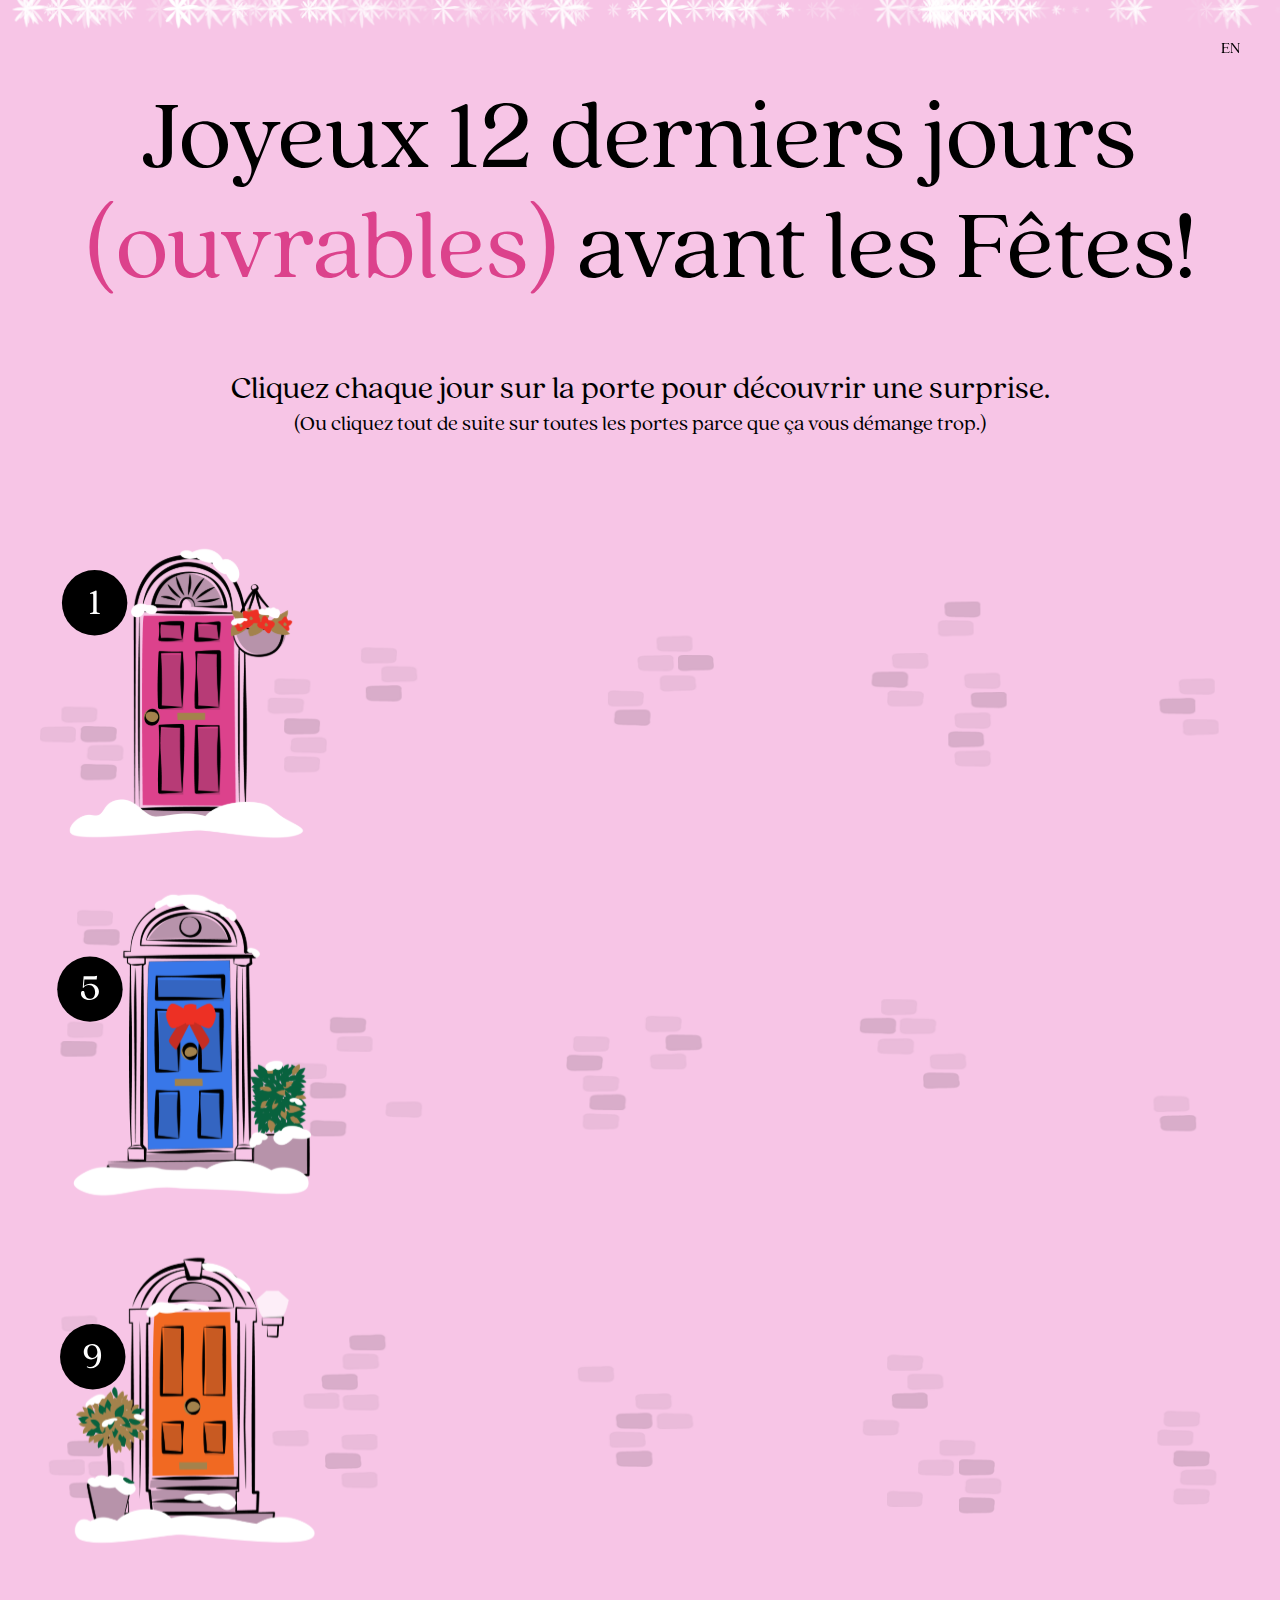
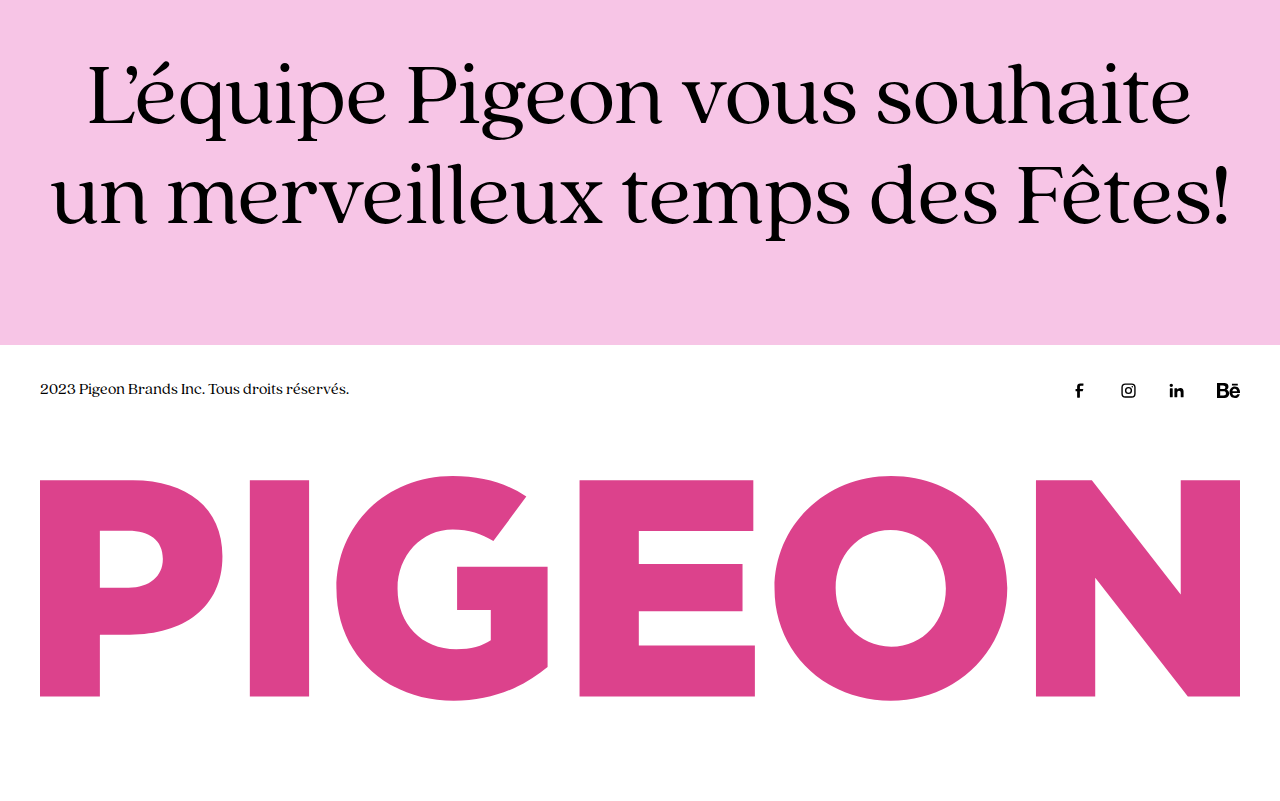
==== commit 2376a4bf: "adding snow" ====
--- a/fr.html
+++ b/fr.html
@@ -4,7 +4,7 @@
     <meta charset="UTF-8">
     <meta name="viewport" content="width=device-width, initial-scale=1.0">
     <meta http-equiv="X-UA-Compatible" content="ie=edge">
-    <title>Happy Holidays from Pigeon</title>
+    <title>Joyeux les Fêtes! Pigeon</title>
 
     <meta name="description" content="Happy last 12 [working] days 'til the Holidays." />
     <link rel="shortcut icon" href="./favicon.ico" type="image/x-icon">
@@ -17,10 +17,201 @@
     <meta name="msapplication-config" content="./images/favicons/browserconfig.xml">
     <meta name="theme-color" content="#ffffff">
 
-    <link rel="canonical" href="https://https://www.pigeonbrands.com" />
+    <link rel="canonical" href="https://https://www.pigeonbrands.com/lesfetes/" />
     <link rel="stylesheet" href="./css/styles.css">
   </head>
   <body>
+    <div class="snow"></div>
+    <div class="snow"></div>
+    <div class="snow"></div>
+    <div class="snow"></div>
+    <div class="snow"></div>
+    <div class="snow"></div>
+    <div class="snow"></div>
+    <div class="snow"></div>
+    <div class="snow"></div>
+    <div class="snow"></div>
+    <div class="snow"></div>
+    <div class="snow"></div>
+    <div class="snow"></div>
+    <div class="snow"></div>
+    <div class="snow"></div>
+    <div class="snow"></div>
+    <div class="snow"></div>
+    <div class="snow"></div>
+    <div class="snow"></div>
+    <div class="snow"></div>
+    <div class="snow"></div>
+    <div class="snow"></div>
+    <div class="snow"></div>
+    <div class="snow"></div>
+    <div class="snow"></div>
+    <div class="snow"></div>
+    <div class="snow"></div>
+    <div class="snow"></div>
+    <div class="snow"></div>
+    <div class="snow"></div>
+    <div class="snow"></div>
+    <div class="snow"></div>
+    <div class="snow"></div>
+    <div class="snow"></div>
+    <div class="snow"></div>
+    <div class="snow"></div>
+    <div class="snow"></div>
+    <div class="snow"></div>
+    <div class="snow"></div>
+    <div class="snow"></div>
+    <div class="snow no-mobile"></div>
+    <div class="snow no-mobile"></div>
+    <div class="snow no-mobile"></div>
+    <div class="snow no-mobile"></div>
+    <div class="snow no-mobile"></div>
+    <div class="snow no-mobile"></div>
+    <div class="snow no-mobile"></div>
+    <div class="snow no-mobile"></div>
+    <div class="snow no-mobile"></div>
+    <div class="snow no-mobile"></div>
+    <div class="snow no-mobile"></div>
+    <div class="snow no-mobile"></div>
+    <div class="snow no-mobile"></div>
+    <div class="snow no-mobile"></div>
+    <div class="snow no-mobile"></div>
+    <div class="snow no-mobile"></div>
+    <div class="snow no-mobile"></div>
+    <div class="snow no-mobile"></div>
+    <div class="snow no-mobile"></div>
+    <div class="snow no-mobile"></div>
+    <div class="snow no-mobile"></div>
+    <div class="snow no-mobile"></div>
+    <div class="snow no-mobile"></div>
+    <div class="snow no-mobile"></div>
+    <div class="snow no-mobile"></div>
+    <div class="snow no-mobile"></div>
+    <div class="snow no-mobile"></div>
+    <div class="snow no-mobile"></div>
+    <div class="snow no-mobile"></div>
+    <div class="snow no-mobile"></div>
+    <div class="snow no-mobile"></div>
+    <div class="snow no-mobile"></div>
+    <div class="snow no-mobile"></div>
+    <div class="snow no-mobile"></div>
+    <div class="snow no-mobile"></div>
+    <div class="snow no-mobile"></div>
+    <div class="snow no-mobile"></div>
+    <div class="snow no-mobile"></div>
+    <div class="snow no-mobile"></div>
+    <div class="snow no-mobile"></div>
+    <div class="snow no-mobile"></div>
+    <div class="snow no-mobile"></div>
+    <div class="snow no-mobile"></div>
+    <div class="snow no-mobile"></div>
+    <div class="snow no-mobile"></div>
+    <div class="snow no-mobile"></div>
+    <div class="snow no-mobile"></div>
+    <div class="snow no-mobile"></div>
+    <div class="snow no-mobile"></div>
+    <div class="snow no-mobile"></div>
+    <div class="snow no-mobile"></div>
+    <div class="snow no-mobile"></div>
+    <div class="snow no-mobile"></div>
+    <div class="snow no-mobile"></div>
+    <div class="snow no-mobile"></div>
+    <div class="snow no-mobile"></div>
+    <div class="snow no-mobile"></div>
+    <div class="snow no-mobile"></div>
+    <div class="snow no-mobile"></div>
+    <div class="snow no-mobile"></div>
+    <div class="snow no-mobile"></div>
+    <div class="snow no-mobile"></div>
+    <div class="snow no-mobile"></div>
+    <div class="snow no-mobile"></div>
+    <div class="snow no-mobile"></div>
+    <div class="snow no-mobile"></div>
+    <div class="snow no-mobile"></div>
+    <div class="snow no-mobile"></div>
+    <div class="snow no-mobile"></div>
+    <div class="snow no-mobile"></div>
+    <div class="snow no-mobile"></div>
+    <div class="snow no-mobile"></div>
+    <div class="snow no-mobile"></div>
+    <div class="snow no-mobile"></div>
+    <div class="snow no-mobile"></div>
+    <div class="snow no-mobile"></div>
+    <div class="snow no-mobile"></div>
+    <div class="snow no-mobile"></div>
+    <div class="snow no-mobile"></div>
+    <div class="snow no-mobile"></div>
+    <div class="snow no-mobile"></div>
+    <div class="snow no-mobile"></div>
+    <div class="snow no-mobile"></div>
+    <div class="snow no-mobile"></div>
+    <div class="snow no-mobile"></div>
+    <div class="snow no-mobile"></div>
+    <div class="snow no-mobile"></div>
+    <div class="snow no-mobile"></div>
+    <div class="snow no-mobile"></div>
+    <div class="snow no-mobile"></div>
+    <div class="snow no-mobile"></div>
+    <div class="snow no-mobile"></div>
+    <div class="snow no-mobile"></div>
+    <div class="snow no-mobile"></div>
+    <div class="snow no-mobile"></div>
+    <div class="snow no-mobile"></div>
+    <div class="snow no-mobile"></div>
+    <div class="snow no-mobile"></div>
+    <div class="snow no-mobile"></div>
+    <div class="snow no-mobile"></div>
+    <div class="snow no-mobile"></div>
+    <div class="snow no-mobile"></div>
+    <div class="snow no-mobile"></div>
+    <div class="snow no-mobile"></div>
+    <div class="snow no-mobile"></div>
+    <div class="snow no-mobile"></div>
+    <div class="snow no-mobile"></div>
+    <div class="snow no-mobile"></div>
+    <div class="snow no-mobile"></div>
+    <div class="snow no-mobile"></div>
+    <div class="snow no-mobile"></div>
+    <div class="snow no-mobile"></div>
+    <div class="snow no-mobile"></div>
+    <div class="snow no-mobile"></div>
+    <div class="snow no-mobile"></div>
+    <div class="snow no-mobile"></div>
+    <div class="snow no-mobile"></div>
+    <div class="snow no-mobile"></div>
+    <div class="snow no-mobile"></div>
+    <div class="snow no-mobile"></div>
+    <div class="snow no-mobile"></div>
+    <div class="snow no-mobile"></div>
+    <div class="snow no-mobile"></div>
+    <div class="snow no-mobile"></div>
+    <div class="snow no-mobile"></div>
+    <div class="snow no-mobile"></div>
+    <div class="snow no-mobile"></div>
+    <div class="snow no-mobile"></div>
+    <div class="snow no-mobile"></div>
+    <div class="snow no-mobile"></div>
+    <div class="snow no-mobile"></div>
+    <div class="snow no-mobile"></div>
+    <div class="snow no-mobile"></div>
+    <div class="snow no-mobile"></div>
+    <div class="snow no-mobile"></div>
+    <div class="snow no-mobile"></div>
+    <div class="snow no-mobile"></div>
+    <div class="snow no-mobile"></div>
+    <div class="snow no-mobile"></div>
+    <div class="snow no-mobile"></div>
+    <div class="snow no-mobile"></div>
+    <div class="snow no-mobile"></div>
+    <div class="snow no-mobile"></div>
+    <div class="snow no-mobile"></div>
+    <div class="snow no-mobile"></div>
+    <div class="snow no-mobile"></div>
+    <div class="snow no-mobile"></div>
+    <div class="snow no-mobile"></div>
+    <div class="snow no-mobile"></div>
+    <div class="snow no-mobile"></div>
+
     <a href="./index.html" id="lang-toggle">EN</a>
 
     <header id="site-header">
@@ -150,19 +341,19 @@
             <div class="bg-door-2">
               <ul class="cta-container">
                 <li>
-                  <a href="#" class="btn">The Great Gentleman - Moscow Mule</a>
+                  <a href="https://thegreatgentleman.ca/fr/recipe/moscow-mule" class="btn">The Great Gentleman - Moscow Mule</a>
                 </li>
 
                 <li>
-                  <a href="#" class="btn">Polar-Ice Crush Vodka</a>
+                  <a href="https://polarice.ca/vodka-drink-recipe/crush-vodka-cocktail/" class="btn">Polar-Ice Crush Vodka</a>
                 </li>
 
                 <li>
-                  <a href="#" class="btn">Mc Guinness - Peppermint Schnapps</a>
+                  <a href="https://mcguinnessmixables.com/products/peppermint-schnapps/" class="btn">Mc Guinness - Peppermint Schnapps</a>
                 </li>
 
                 <li>
-                  <a href="#" class="btn">Encore plus de cocktails Corby</a>
+                  <a href="https://corby.ca/fr/making-spirits-bright/" class="btn">Encore plus de cocktails Corby</a>
                 </li>
               </ul>
             </div>
@@ -250,7 +441,7 @@
 
             <ul class="cta-container">
               <li>
-                <a href="https://www.ikea.com/ca/fr/ideas/rooms-inspiration/" target="_blank" class="btn">Inspirations IKEA</a>
+                <a href="https://www.ikea.com/ch/fr/ideas/5-conseils-essentiels-pour-une-table-de-fete-sublime-pube2cf7f31" target="_blank" class="btn">Inspirations IKEA</a>
               </li>
             </ul>
           </div>
@@ -276,11 +467,11 @@
             <div class="bg-door-6">
               <ul class="cta-container">
                 <li>
-                  <a href="https://www.metro.ca/recettes-et-occasions" target="_blank" class="btn">Recettes Metro</a>
+                  <a href="https://www.metro.ca/recettes-et-occasions/fetes/noel-et-jour-de-l-an/souper/menu-traditionnel" target="_blank" class="btn">Recettes Metro</a>
                 </li>
 
                 <li>
-                  <a href="https://www.oikos.ca/fr/recette" class="btn">Recettes Oikos</a>
+                  <a href="https://www.oikos.ca/fr/recette/biscuits-au-sucre-des-fetes" class="btn">Recettes Oikos</a>
                 </li>
               </ul>
             </div>
@@ -369,11 +560,11 @@
 
             <ul class="cta-container --horizontal">
               <li>
-                <a href="#" class="btn">Martha Stewart</a>
-              </li>
-
-              <li>
-                <a href="#" class="btn">Furoshiki</a>
+                <a href="https://www.youtube.com/watch?v=T6DJhB26zKY" class="btn">Martha Stewart</a>
+              </li>
+
+              <li>
+                <a href="https://www.hgtv.com/videos/furoshiki-gift-wrapping-0199254" class="btn">Furoshiki</a>
               </li>
             </ul>
           </div>
@@ -426,8 +617,7 @@
             <p>Thomas Pigeon vous invite (presque) littéralement dans son salon, au pied de son propre foyer, pour vous mettre dans l&rsquo;esprit des Fêtes et vous réchauffer le cœur... à travers votre <span class="nowrap">écran d&rsquo;ordi!</span></p>
 
             <div class="image">
-              <!--<img src="./images/door-11/door-11.jpg" alt="" />-->
-              <video width="100%" height="auto" autoplay="autoplay" poster="./images/door-11/door-11.jpg">
+              <video width="100%" height="auto" autoplay muted loop poster="./images/door-11/door-11.jpg">
                 <source src="./images/door-11/pigeon-holiday-screensaver.mp4" type="video/mp4">
               </video>
             </div>
@@ -458,9 +648,17 @@
 
             <p class="secondary">Voici quelques suggestions pour dire, avec plus ou moins de sérieux, que vous êtes en congé. Hasta&nbsp;luego&nbsp;amigos!</p>
 
-            <div class="image">
-              <img src="./images/door-12/door-12-fr.png" alt="" />
-            </div>
+            <ul class="boxed-text-container">
+              <li>Bonjour! Ceci est une réponse automatique pas super spéciale, parce que malheureusement Ryan Reynolds a refusé de s&rsquo;en charger. Joyeuses fêtes quand&nbsp;même!</li>
+
+              <li>Bonjour à vous, je suis présentement à l&rsquo;extérieur du bureau avec un accès limité à mes courriels... parce que je limite complètement mon accès aux courriels. Joyeuses fêtes, et au plaisir de se reparler en&nbsp;2024!</li>
+
+              <li>Devinez qui est rejoignable par courriel cette semaine? Elroy, le sympathique robot de la réponse automatique! Le·la propriétaire de cette adresse vous souhaite de joyeuses&nbsp;fêtes.</li>
+
+              <li>Je suis présentement à l&rsquo;extérieur pour les fêtes. Je lirai attentivement votre courriel à mon retour, mais en attendant, je le garde bien au chaud ici, dans ma boîte de réception. À l&rsquo;année&nbsp;prochaine!</li>
+
+              <li>Bonjour! Je suis à l&rsquo;extérieur du bureau pour les fêtes. Attendez un peu là… Comment ça se fait que vous n&rsquo;êtes pas en congé? J&rsquo;espère que ce message vous incitera à déconnecter pour aller relaxer. À l&rsquo;année&nbsp;prochaine!</li>
+            </ul>
 
             <ul class="cta-container">
               <li>
@@ -475,47 +673,6 @@
         </div>
       </div>
     </article>
-
-    
-
-    <!-- <div class="snowflakes" aria-hidden="true">
-        <div class="snowflake">
-        ❅
-        </div>
-        <div class="snowflake">
-        ❆
-        </div>
-        <div class="snowflake">
-        ❅
-        </div>
-        <div class="snowflake">
-        ❆
-        </div>
-        <div class="snowflake">
-        ❅
-        </div>
-        <div class="snowflake">
-        ❆
-        </div>
-        <div class="snowflake">
-          ❅
-        </div>
-        <div class="snowflake">
-          ❆
-        </div>
-        <div class="snowflake">
-          ❅
-        </div>
-        <div class="snowflake">
-          ❆
-        </div>
-        <div class="snowflake">
-          ❅
-        </div>
-        <div class="snowflake">
-          ❆
-        </div>
-      </div> -->
 
 	<script src="./js/scripts.js"></script>
   </body>
--- a/css/styles.css
+++ b/css/styles.css
@@ -1 +1 @@
-:root{--pigeon-pink: #DC428C;--pigeon-light-pink: #F7C5E6;--default-font: "Quincy CF - Regular"}@font-face{font-family:"Quincy CF - Regular";src:url(/fonts/QuincyCFRegular/font.woff2) format(woff2),url(/fonts/QuincyCFRegular/font.woff) format(woff)}*{box-sizing:border-box}.pigeon-pink{color:var(--pigeon-pink)}html{min-height:100%;width:100%;margin:0;padding:0;height:100dvh}body{position:relative;min-height:100%;width:100%;margin:0;padding:0;background-color:var(--pigeon-light-pink);font-family:var(--default-font)}body.has-open-modal{overflow:hidden}.nowrap{white-space:nowrap}#lang-toggle{position:absolute;top:40px;right:40px;font-size:16px;text-decoration:none;color:black}.text-center{text-align:center}.container{max-width:1280px;margin:auto;padding:20px 10px}@media (min-width: 768px){.container{padding-left:40px;padding-right:40px}}#site-header{text-align:center}.snowflake{color:#fff;font-size:1em;font-family:Arial, sans-serif;text-shadow:0 0 5px #000;opacity:0.75}@-webkit-keyframes snowflakes-fall{0%{top:-10%}100%{top:100%}}@-webkit-keyframes snowflakes-shake{0%,100%{-webkit-transform:translateX(0);transform:translateX(0)}50%{-webkit-transform:translateX(80px);transform:translateX(80px)}}@keyframes snowflakes-fall{0%{top:-10%}100%{top:100%}}@keyframes snowflakes-shake{0%,100%{transform:translateX(0)}50%{transform:translateX(80px)}}.snowflake{position:fixed;top:-10%;z-index:9999;-webkit-user-select:none;-moz-user-select:none;-ms-user-select:none;user-select:none;cursor:default;-webkit-animation-name:snowflakes-fall,snowflakes-shake;-webkit-animation-duration:10s,3s;-webkit-animation-timing-function:linear,ease-in-out;-webkit-animation-iteration-count:infinite,infinite;-webkit-animation-play-state:running,running;animation-name:snowflakes-fall,snowflakes-shake;animation-duration:10s,3s;animation-timing-function:linear,ease-in-out;animation-iteration-count:infinite,infinite;animation-play-state:running,running}.snowflake:nth-of-type(0){left:1%;-webkit-animation-delay:0s,0s;animation-delay:0s,0s}.snowflake:nth-of-type(1){left:10%;-webkit-animation-delay:1s,1s;animation-delay:1s,1s}.snowflake:nth-of-type(2){left:20%;-webkit-animation-delay:6s,.5s;animation-delay:6s,.5s}.snowflake:nth-of-type(3){left:30%;-webkit-animation-delay:4s,2s;animation-delay:4s,2s}.snowflake:nth-of-type(4){left:40%;-webkit-animation-delay:2s,2s;animation-delay:2s,2s}.snowflake:nth-of-type(5){left:50%;-webkit-animation-delay:8s,3s;animation-delay:8s,3s}.snowflake:nth-of-type(6){left:60%;-webkit-animation-delay:6s,2s;animation-delay:6s,2s}.snowflake:nth-of-type(7){left:70%;-webkit-animation-delay:2.5s,1s;animation-delay:2.5s,1s}.snowflake:nth-of-type(8){left:80%;-webkit-animation-delay:1s,0s;animation-delay:1s,0s}.snowflake:nth-of-type(9){left:90%;-webkit-animation-delay:3s,1.5s;animation-delay:3s,1.5s}.snowflake:nth-of-type(10){left:25%;-webkit-animation-delay:2s,0s;animation-delay:2s,0s}.snowflake:nth-of-type(11){left:65%;-webkit-animation-delay:4s,2.5s;animation-delay:4s,2.5s}h1,.h1{font-size:50px;line-height:55px;font-weight:400}@media (min-width: 768px){h1,.h1{font-size:100px;line-height:110px}}.h1+p{font-size:32px;line-height:1}.h1+p small{font-size:21px}h2,.h2{font-size:45px;line-height:50px;font-weight:normal}@media (min-width: 768px){h2,.h2{font-size:90px;line-height:100px}}.grid{display:grid;grid-template-columns:repeat(2, 1fr);background-image:url(/images/bg-bricks.png);background-repeat:no-repeat;background-position:center center;background-size:cover;margin-left:-10px;margin-right:-10px}@media (min-width: 768px){.grid{grid-template-columns:repeat(3, 1fr);margin-left:auto;margin-right:auto}}@media (min-width: 1024px){.grid{grid-template-columns:repeat(4, 1fr)}}.grid button.door{background-color:transparent;border:0;cursor:pointer;transition:transform 0.25s ease-in-out, opacity 0.25s ease-in-out}.grid button.door:hover{transform:scale(1.2);opacity:1 !important}.grid:has(.door:hover)>.door{opacity:0.5}.modal-container{display:none}.modal-container.active{position:fixed;display:table;height:100%;width:100%;top:0;left:0;transform:scale(0);z-index:1;transform:scaleY(0.01) scaleX(0);animation:unfoldIn 1s cubic-bezier(0.165, 0.84, 0.44, 1) forwards}.modal-container.active .modal-background .modal{transform:scale(0);animation:zoomIn 0.5s 0.8s cubic-bezier(0.165, 0.84, 0.44, 1) forwards}.modal-container.active.out{transform:scale(1);animation:unfoldOut 1s 0.3s cubic-bezier(0.165, 0.84, 0.44, 1) forwards}.modal-container.active.out .modal-background .modal{animation:zoomOut 0.5s cubic-bezier(0.165, 0.84, 0.44, 1) forwards}.modal{position:relative;display:inline-block;max-height:100vh;overflow-y:auto;overflow-x:hidden;padding:30px 40px;max-width:840px;background-color:white}@media (max-width: 767px){.modal{min-height:100%}}.modal-body{padding:0px 60px}@media (max-width: 767px){.modal-body{padding:0}}.modal-body h2{font-size:40px;line-height:45px;margin:0}@media (min-width: 768px){.modal-body h2{font-size:80px;line-height:90px}}.modal-body p{font-size:24px}@media (min-width: 768px){.modal-body p{font-size:32px}}.modal-body p.secondary{font-size:16px}@media (min-width: 768px){.modal-body p.secondary{font-size:24px}}.modal-footer{margin-top:40px}.cta-container{list-style:none;margin:40px auto;padding-inline-start:0;display:flex;flex-direction:column;gap:40px;align-items:center;justify-content:center}.cta-container.--horizontal{gap:30px}@media (min-width: 540px){.cta-container.--horizontal{flex-direction:row}}.modal-container .modal-background{display:table-cell;background:rgba(0,0,0,0.8);background:rgba(220,66,140,0.8);text-align:center;vertical-align:middle}@keyframes unfoldIn{0%{transform:scaleY(0.005) scaleX(0)}50%{transform:scaleY(0.005) scaleX(1)}100%{transform:scaleY(1) scaleX(1)}}@keyframes unfoldOut{0%{transform:scaleY(1) scaleX(1)}50%{transform:scaleY(0.005) scaleX(1)}100%{transform:scaleY(0.005) scaleX(0)}}@keyframes zoomIn{0%{transform:scale(0)}100%{transform:scale(1)}}@keyframes zoomOut{0%{transform:scale(1)}100%{transform:scale(0)}}.btn-close-modal{display:block;height:60px;width:58px;background-image:url("data:image/svg+xml,%3Csvg xmlns='http://www.w3.org/2000/svg' width='56' height='58' fill='none'%3E%3Cpath stroke='%23000' d='M0-.5h33.768' transform='matrix(-.69172 .72216 -.69873 -.71538 39.45 16.873)'/%3E%3Cpath stroke='%23000' d='M0-.5h33.782' transform='matrix(.68465 .72887 -.70568 .70853 16.32 16.637)'/%3E%3Cpath stroke='%23000' d='M55.5 28.948c0 15.728-12.328 28.449-27.5 28.449S.5 44.676.5 28.948C.5 13.221 12.828.5 28 .5s27.5 12.721 27.5 28.448Z'/%3E%3C/svg%3E");background-repeat:no-repeat;background-size:100%;background-color:transparent;border:0;cursor:pointer;margin-left:auto;margin-right:0px;transition:background-image 0.25s ease-in-out}.btn-close-modal:hover{background-image:url("data:image/svg+xml,%3Csvg xmlns='http://www.w3.org/2000/svg' width='56' height='58' fill='none'%3E%3Cpath stroke='%23DC428C' d='M0-.5h33.768' transform='matrix(-.69172 .72216 -.69873 -.71538 39.45 16.873)'/%3E%3Cpath stroke='%23DC428C' d='M0-.5h33.782' transform='matrix(.68465 .72887 -.70568 .70853 16.32 16.637)'/%3E%3Cpath stroke='%23DC428C' d='M55.5 28.948c0 15.728-12.328 28.449-27.5 28.449S.5 44.676.5 28.948C.5 13.221 12.828.5 28 .5s27.5 12.721 27.5 28.448Z'/%3E%3C/svg%3E")}.modal-footer-logo{display:block;height:15px;width:88px;background-image:url("data:image/svg+xml,%3Csvg xmlns='http://www.w3.org/2000/svg' width='88' height='16' fill='none'%3E%3Cpath fill='%23fff' d='M.925 1.185H7.54c3.869 0 6.375 1.875 6.375 5.048v.042c0 3.42-2.791 5.212-6.594 5.212H5.189v4.12H.925V1.186Zm6.308 7.17c1.493 0 2.439-.763 2.439-1.896v-.041c0-1.236-.946-1.875-2.462-1.875H5.187v3.811h2.044l.002.001Z'/%3E%3Cpath fill='%23000' d='M.925 1.185H7.54c3.869 0 6.375 1.875 6.375 5.048v.042c0 3.42-2.791 5.212-6.594 5.212H5.189v4.12H.925V1.186Zm6.308 7.17c1.493 0 2.439-.763 2.439-1.896v-.041c0-1.236-.946-1.875-2.462-1.875H5.187v3.811h2.044l.002.001Z'/%3E%3Cpath fill='%23fff' d='M20.384 1.185v14.423h-4.22V1.186h4.22Z'/%3E%3Cpath fill='%23000' d='M20.384 1.185v14.423h-4.22V1.186h4.22Z'/%3E%3Cpath fill='%23fff' d='M22.634 8.438v-.041c0-4.204 3.516-7.5 8.264-7.5 2.177 0 3.84.494 5.256 1.376l-2.347 2.97c-.839-.504-1.733-.781-2.886-.781-2.22 0-3.934 1.73-3.934 3.935v.041c0 2.35 1.736 4.018 4.176 4.018 1.055 0 1.846-.206 2.461-.597v-2.02h-2.4v-2.89h6.444v6.702c-1.626 1.277-3.868 2.246-6.68 2.246-4.791 0-8.352-3.09-8.352-7.459h-.002Z'/%3E%3Cpath fill='%23000' d='M22.634 8.438v-.041c0-4.204 3.516-7.5 8.264-7.5 2.177 0 3.84.494 5.256 1.376l-2.347 2.97c-.839-.504-1.733-.781-2.886-.781-2.22 0-3.934 1.73-3.934 3.935v.041c0 2.35 1.736 4.018 4.176 4.018 1.055 0 1.846-.206 2.461-.597v-2.02h-2.4v-2.89h6.444v6.702c-1.626 1.277-3.868 2.246-6.68 2.246-4.791 0-8.352-3.09-8.352-7.459h-.002Z'/%3E%3Cpath fill='%23fff' d='M39.918 1.185h12.374v3.38h-8.153v2.204h7.384v3.152H44.14v2.288h8.264v3.399H39.919V1.186Z'/%3E%3Cpath fill='%23000' d='M39.918 1.185h12.374v3.38h-8.153v2.204h7.384v3.152H44.14v2.288h8.264v3.399H39.919V1.186Z'/%3E%3Cpath fill='%23fff' d='M54.653 8.438v-.042c0-4.14 3.56-7.499 8.307-7.499s8.263 3.317 8.263 7.46v.04c0 4.141-3.56 7.5-8.307 7.5s-8.263-3.317-8.263-7.46Zm12.197 0v-.042c0-2.101-1.582-3.893-3.934-3.893-2.352 0-3.911 1.771-3.911 3.852v.041c0 2.08 1.604 3.894 3.955 3.894 2.33 0 3.89-1.772 3.89-3.852Z'/%3E%3Cpath fill='%23000' d='M54.653 8.438v-.042c0-4.14 3.56-7.499 8.307-7.499s8.263 3.317 8.263 7.46v.04c0 4.141-3.56 7.5-8.307 7.5s-8.263-3.317-8.263-7.46Zm12.197 0v-.042c0-2.101-1.582-3.893-3.934-3.893-2.352 0-3.911 1.771-3.911 3.852v.041c0 2.08 1.604 3.894 3.955 3.894 2.33 0 3.89-1.772 3.89-3.852Z'/%3E%3Cpath fill='%23fff' d='M73.473 1.186h3.978l6.33 7.623V1.186H88v14.422h-3.715l-6.593-7.912v7.912h-4.22V1.185Z'/%3E%3Cpath fill='%23000' d='M73.473 1.186h3.978l6.33 7.623V1.186H88v14.422h-3.715l-6.593-7.912v7.912h-4.22V1.185Z'/%3E%3C/svg%3E");background-repeat:no-repeat;background-size:contain;margin-left:auto;margin-right:0px;transition:background-image 0.25s ease-in-out}.modal-footer-logo:hover{background-image:url("data:image/svg+xml,%3Csvg xmlns='http://www.w3.org/2000/svg' width='88' height='16' fill='none'%3E%3Cpath fill='%23fff' d='M.925 1.185H7.54c3.869 0 6.375 1.875 6.375 5.048v.042c0 3.42-2.791 5.212-6.594 5.212H5.189v4.12H.925V1.186Zm6.308 7.17c1.493 0 2.439-.763 2.439-1.896v-.041c0-1.236-.946-1.875-2.462-1.875H5.187v3.811h2.044l.002.001Z'/%3E%3Cpath fill='%23DC428C' d='M.925 1.185H7.54c3.869 0 6.375 1.875 6.375 5.048v.042c0 3.42-2.791 5.212-6.594 5.212H5.189v4.12H.925V1.186Zm6.308 7.17c1.493 0 2.439-.763 2.439-1.896v-.041c0-1.236-.946-1.875-2.462-1.875H5.187v3.811h2.044l.002.001Z'/%3E%3Cpath fill='%23fff' d='M20.384 1.185v14.423h-4.22V1.186h4.22Z'/%3E%3Cpath fill='%23DC428C' d='M20.384 1.185v14.423h-4.22V1.186h4.22Z'/%3E%3Cpath fill='%23fff' d='M22.634 8.438v-.041c0-4.204 3.516-7.5 8.264-7.5 2.177 0 3.84.494 5.256 1.376l-2.347 2.97c-.839-.504-1.733-.781-2.886-.781-2.22 0-3.934 1.73-3.934 3.935v.041c0 2.35 1.736 4.018 4.176 4.018 1.055 0 1.846-.206 2.461-.597v-2.02h-2.4v-2.89h6.444v6.702c-1.626 1.277-3.868 2.246-6.68 2.246-4.791 0-8.352-3.09-8.352-7.459h-.002Z'/%3E%3Cpath fill='%23DC428C' d='M22.634 8.438v-.041c0-4.204 3.516-7.5 8.264-7.5 2.177 0 3.84.494 5.256 1.376l-2.347 2.97c-.839-.504-1.733-.781-2.886-.781-2.22 0-3.934 1.73-3.934 3.935v.041c0 2.35 1.736 4.018 4.176 4.018 1.055 0 1.846-.206 2.461-.597v-2.02h-2.4v-2.89h6.444v6.702c-1.626 1.277-3.868 2.246-6.68 2.246-4.791 0-8.352-3.09-8.352-7.459h-.002Z'/%3E%3Cpath fill='%23fff' d='M39.918 1.185h12.374v3.38h-8.153v2.204h7.384v3.152H44.14v2.288h8.264v3.399H39.919V1.186Z'/%3E%3Cpath fill='%23DC428C' d='M39.918 1.185h12.374v3.38h-8.153v2.204h7.384v3.152H44.14v2.288h8.264v3.399H39.919V1.186Z'/%3E%3Cpath fill='%23fff' d='M54.653 8.438v-.042c0-4.14 3.56-7.499 8.307-7.499s8.263 3.317 8.263 7.46v.04c0 4.141-3.56 7.5-8.307 7.5s-8.263-3.317-8.263-7.46Zm12.197 0v-.042c0-2.101-1.582-3.893-3.934-3.893-2.352 0-3.911 1.771-3.911 3.852v.041c0 2.08 1.604 3.894 3.955 3.894 2.33 0 3.89-1.772 3.89-3.852Z'/%3E%3Cpath fill='%23DC428C' d='M54.653 8.438v-.042c0-4.14 3.56-7.499 8.307-7.499s8.263 3.317 8.263 7.46v.04c0 4.141-3.56 7.5-8.307 7.5s-8.263-3.317-8.263-7.46Zm12.197 0v-.042c0-2.101-1.582-3.893-3.934-3.893-2.352 0-3.911 1.771-3.911 3.852v.041c0 2.08 1.604 3.894 3.955 3.894 2.33 0 3.89-1.772 3.89-3.852Z'/%3E%3Cpath fill='%23fff' d='M73.473 1.186h3.978l6.33 7.623V1.186H88v14.422h-3.715l-6.593-7.912v7.912h-4.22V1.185Z'/%3E%3Cpath fill='%23DC428C' d='M73.473 1.186h3.978l6.33 7.623V1.186H88v14.422h-3.715l-6.593-7.912v7.912h-4.22V1.185Z'/%3E%3C/svg%3E")}.btn{display:inline-flex;align-items:center;justify-content:center;padding:9px 35px;font-size:18px;color:var(--pigeon-pink);border:1px solid var(--pigeon-pink);border-radius:30px;text-decoration:none;transition:background-color 0.25s ease-in-out, color 0.25s ease-in-out}.btn:hover{background-color:var(--pigeon-pink);color:#fff}.image.--edge-to-edge{margin-left:-100px;margin-right:-100px}@media (max-width: 767px){.image.--edge-to-edge{margin-left:-40px;margin-right:-40px}}.image img{height:auto;max-width:100%}.right-arrow{display:block;height:80px;width:80px;margin:auto;background-image:url(/images/right-arrow.png);background-repeat:no-repeat;background-size:contain;transition:background-image 0.25s ease-in-out, color 0.25s ease-in-out}.right-arrow:hover{background-image:url(/images/right-arrow-hover.png)}.bg-door-2{background-image:url(/images/door-2/door-2.png);background-repeat:no-repeat;background-size:100%;margin-left:-100px;margin-right:-100px;min-height:420px;display:flex;align-content:center}.bg-door-6{background-image:url(/images/door-6/door-6.png);background-repeat:no-repeat;background-size:100%;margin-left:-100px;margin-right:-100px;min-height:207px;display:flex;align-content:center}#site-footer{background-color:white;text-align:center;padding-bottom:80px}#site-footer>.container{padding-top:20px}#site-footer-top{display:flex;justify-content:space-between;align-items:center;flex-direction:column;margin-bottom:60px}#site-footer-top ul{margin-left:0;padding-left:0}@media (min-width: 768px){#site-footer-top{flex-direction:row}}.social-ul{list-style:none;display:flex;align-items:center;gap:30px;color:black}.social-ul a{color:black;background-repeat:no-repeat;background-size:cover;height:19px;width:19px;display:block;transition:background-image 0.25s ease-in-out}.social-ul a.social-facebook{background-image:url("data:image/svg+xml,%3Csvg fill='none' xmlns='http://www.w3.org/2000/svg' viewBox='0 0 19 19'%3E%3Cpath d='M13.062 4.75h-2.375a.792.792 0 0 0-.791.792v2.375h3.166a.277.277 0 0 1 .27.364l-.586 1.742a.396.396 0 0 1-.372.269H9.896v5.937a.396.396 0 0 1-.396.396H7.52a.396.396 0 0 1-.395-.396v-5.937H5.937a.396.396 0 0 1-.396-.396V8.312c0-.218.178-.395.396-.395h1.188V5.542a3.167 3.167 0 0 1 3.166-3.167h2.771c.219 0 .396.177.396.396v1.583a.396.396 0 0 1-.396.396Z' fill='%23000'/%3E%3C/svg%3E")}.social-ul a.social-facebook:hover{background-image:url("data:image/svg+xml,%3Csvg fill='none' xmlns='http://www.w3.org/2000/svg' viewBox='0 0 19 19'%3E%3Cpath d='M13.062 4.75h-2.375a.792.792 0 0 0-.791.792v2.375h3.166a.277.277 0 0 1 .27.364l-.586 1.742a.396.396 0 0 1-.372.269H9.896v5.937a.396.396 0 0 1-.396.396H7.52a.396.396 0 0 1-.395-.396v-5.937H5.937a.396.396 0 0 1-.396-.396V8.312c0-.218.178-.395.396-.395h1.188V5.542a3.167 3.167 0 0 1 3.166-3.167h2.771c.219 0 .396.177.396.396v1.583a.396.396 0 0 1-.396.396Z' fill='%23DC428C'/%3E%3C/svg%3E")}.social-ul a.social-linkedin{background-image:url("data:image/svg+xml,%3Csvg fill='none' xmlns='http://www.w3.org/2000/svg' viewBox='0 0 19 19'%3E%3Cg clip-path='url(%23a)'%3E%3Cpath fill-rule='evenodd' clip-rule='evenodd' d='M4.134 16.361a.572.572 0 0 0 .572-.572V7.785a.572.572 0 0 0-.572-.572H2.42a.572.572 0 0 0-.572.572v8.004c0 .316.256.572.572.572h1.715ZM3.276 6.069a1.715 1.715 0 1 1 0-3.43 1.715 1.715 0 0 1 0 3.43Zm11.722 10.292a.572.572 0 0 0 .571-.572v-5.26a3.545 3.545 0 0 0-3.11-3.59 3.43 3.43 0 0 0-3.18 1.532v-.686a.572.572 0 0 0-.57-.572H6.992a.572.572 0 0 0-.572.572v8.004c0 .316.256.572.572.572h1.715a.572.572 0 0 0 .572-.572v-4.288a1.715 1.715 0 0 1 3.43 0v4.288c0 .316.256.572.572.572h1.716Z' fill='%23000'/%3E%3C/g%3E%3Cdefs%3E%3CclipPath id='a'%3E%3Cpath fill='%23fff' d='M0 0h19v19H0z'/%3E%3C/clipPath%3E%3C/defs%3E%3C/svg%3E")}.social-ul a.social-linkedin:hover{background-image:url("data:image/svg+xml,%3Csvg fill='none' xmlns='http://www.w3.org/2000/svg' viewBox='0 0 19 19'%3E%3Cg clip-path='url(%23a)'%3E%3Cpath fill-rule='evenodd' clip-rule='evenodd' d='M4.134 16.361a.572.572 0 0 0 .572-.572V7.785a.572.572 0 0 0-.572-.572H2.42a.572.572 0 0 0-.572.572v8.004c0 .316.256.572.572.572h1.715ZM3.276 6.069a1.715 1.715 0 1 1 0-3.43 1.715 1.715 0 0 1 0 3.43Zm11.722 10.292a.572.572 0 0 0 .571-.572v-5.26a3.545 3.545 0 0 0-3.11-3.59 3.43 3.43 0 0 0-3.18 1.532v-.686a.572.572 0 0 0-.57-.572H6.992a.572.572 0 0 0-.572.572v8.004c0 .316.256.572.572.572h1.715a.572.572 0 0 0 .572-.572v-4.288a1.715 1.715 0 0 1 3.43 0v4.288c0 .316.256.572.572.572h1.716Z' fill='%23DC428C'/%3E%3C/g%3E%3Cdefs%3E%3CclipPath id='a'%3E%3Cpath fill='%23fff' d='M0 0h19v19H0z'/%3E%3C/clipPath%3E%3C/defs%3E%3C/svg%3E")}.social-ul a.social-instagram{background-image:url("data:image/svg+xml,%3Csvg fill='none' xmlns='http://www.w3.org/2000/svg' viewBox='0 0 19 19'%3E%3Cpath fill-rule='evenodd' clip-rule='evenodd' d='M12.667 2.375H6.333a3.958 3.958 0 0 0-3.958 3.958v6.334a3.958 3.958 0 0 0 3.958 3.958h6.334a3.958 3.958 0 0 0 3.958-3.958V6.333a3.958 3.958 0 0 0-3.958-3.958Zm2.573 10.292a2.581 2.581 0 0 1-2.573 2.573H6.333a2.58 2.58 0 0 1-2.573-2.573V6.333A2.58 2.58 0 0 1 6.333 3.76h6.334a2.58 2.58 0 0 1 2.573 2.573v6.334ZM13.26 6.53a.792.792 0 1 0 0-1.583.792.792 0 0 0 0 1.583ZM9.5 5.938A3.563 3.563 0 1 0 13.063 9.5 3.555 3.555 0 0 0 9.5 5.937ZM7.323 9.5a2.177 2.177 0 1 0 4.354 0 2.177 2.177 0 0 0-4.354 0Z' fill='%23000'/%3E%3C/svg%3E")}.social-ul a.social-instagram:hover{background-image:url("data:image/svg+xml,%3Csvg fill='none' xmlns='http://www.w3.org/2000/svg' viewBox='0 0 19 19'%3E%3Cpath fill-rule='evenodd' clip-rule='evenodd' d='M12.667 2.375H6.333a3.958 3.958 0 0 0-3.958 3.958v6.334a3.958 3.958 0 0 0 3.958 3.958h6.334a3.958 3.958 0 0 0 3.958-3.958V6.333a3.958 3.958 0 0 0-3.958-3.958Zm2.573 10.292a2.581 2.581 0 0 1-2.573 2.573H6.333a2.58 2.58 0 0 1-2.573-2.573V6.333A2.58 2.58 0 0 1 6.333 3.76h6.334a2.58 2.58 0 0 1 2.573 2.573v6.334ZM13.26 6.53a.792.792 0 1 0 0-1.583.792.792 0 0 0 0 1.583ZM9.5 5.938A3.563 3.563 0 1 0 13.063 9.5 3.555 3.555 0 0 0 9.5 5.937ZM7.323 9.5a2.177 2.177 0 1 0 4.354 0 2.177 2.177 0 0 0-4.354 0Z' fill='%23DC428C'/%3E%3C/svg%3E")}.social-ul a.social-behance{background-image:url("data:image/svg+xml,%3Csvg fill='none' xmlns='http://www.w3.org/2000/svg' viewBox='0 0 23 15'%3E%3Cg clip-path='url(%23a)'%3E%3Cpath d='M6.811 0c.69 0 1.318.064 1.886.19.569.125 1.055.332 1.46.619s.719.669.943 1.145c.223.477.334 1.065.334 1.765 0 .756-.166 1.386-.497 1.89-.33.505-.821.918-1.47 1.24.893.266 1.558.732 1.998 1.397.44.665.66 1.467.66 2.406 0 .756-.143 1.411-.426 1.965a3.773 3.773 0 0 1-1.146 1.354 4.98 4.98 0 0 1-1.642.777A7.166 7.166 0 0 1 7.016 15H0V0h6.811Zm-.405 6.07c.568 0 1.034-.14 1.4-.419.365-.28.548-.735.546-1.365 0-.35-.06-.637-.182-.86a1.375 1.375 0 0 0-.487-.526 2.013 2.013 0 0 0-.699-.263 4.493 4.493 0 0 0-.822-.072H3.184v3.508l3.222-.002Zm.183 6.365c.3.002.6-.03.892-.094.284-.063.534-.168.75-.315a1.58 1.58 0 0 0 .518-.598c.127-.252.192-.575.192-.967 0-.77-.21-1.32-.628-1.648-.42-.33-.974-.494-1.663-.494H3.184v4.118l3.405-.002Zm9.54-.315c.431.435 1.054.652 1.865.652.581 0 1.081-.151 1.5-.452.42-.3.676-.62.77-.956h2.534c-.405 1.303-1.027 2.234-1.865 2.794-.838.56-1.852.84-3.041.84-.824 0-1.568-.136-2.23-.409a4.631 4.631 0 0 1-1.683-1.166 5.262 5.262 0 0 1-1.064-1.806 6.854 6.854 0 0 1-.374-2.31c0-.84.127-1.568.384-2.268.257-.7.623-1.306 1.095-1.817a5.148 5.148 0 0 1 1.693-1.208c.656-.293 1.383-.44 2.18-.44.892 0 1.669.178 2.332.536a4.704 4.704 0 0 1 1.632 1.439c.425.602.733 1.288.922 2.059.19.77.257 1.576.203 2.416h-7.561c.04.963.276 1.663.708 2.096Zm3.254-5.713c-.345-.392-.869-.588-1.572-.588-.46 0-.842.08-1.145.241a2.2 2.2 0 0 0-.73.599c-.182.238-.31.49-.384.756a3.506 3.506 0 0 0-.131.713h4.683c-.137-.754-.377-1.33-.721-1.721ZM14.928.761h5.85v1.682h-5.85V.76Z' fill='%23000'/%3E%3C/g%3E%3Cdefs%3E%3CclipPath id='a'%3E%3Cpath fill='%23fff' d='M0 0h23v15H0z'/%3E%3C/clipPath%3E%3C/defs%3E%3C/svg%3E");height:15px;width:23px}.social-ul a.social-behance:hover{background-image:url("data:image/svg+xml,%3Csvg fill='none' xmlns='http://www.w3.org/2000/svg' viewBox='0 0 23 15'%3E%3Cg clip-path='url(%23a)'%3E%3Cpath d='M6.811 0c.69 0 1.318.064 1.886.19.569.125 1.055.332 1.46.619s.719.669.943 1.145c.223.477.334 1.065.334 1.765 0 .756-.166 1.386-.497 1.89-.33.505-.821.918-1.47 1.24.893.266 1.558.732 1.998 1.397.44.665.66 1.467.66 2.406 0 .756-.143 1.411-.426 1.965a3.773 3.773 0 0 1-1.146 1.354 4.98 4.98 0 0 1-1.642.777A7.166 7.166 0 0 1 7.016 15H0V0h6.811Zm-.405 6.07c.568 0 1.034-.14 1.4-.419.365-.28.548-.735.546-1.365 0-.35-.06-.637-.182-.86a1.375 1.375 0 0 0-.487-.526 2.013 2.013 0 0 0-.699-.263 4.493 4.493 0 0 0-.822-.072H3.184v3.508l3.222-.002Zm.183 6.365c.3.002.6-.03.892-.094.284-.063.534-.168.75-.315a1.58 1.58 0 0 0 .518-.598c.127-.252.192-.575.192-.967 0-.77-.21-1.32-.628-1.648-.42-.33-.974-.494-1.663-.494H3.184v4.118l3.405-.002Zm9.54-.315c.431.435 1.054.652 1.865.652.581 0 1.081-.151 1.5-.452.42-.3.676-.62.77-.956h2.534c-.405 1.303-1.027 2.234-1.865 2.794-.838.56-1.852.84-3.041.84-.824 0-1.568-.136-2.23-.409a4.631 4.631 0 0 1-1.683-1.166 5.262 5.262 0 0 1-1.064-1.806 6.854 6.854 0 0 1-.374-2.31c0-.84.127-1.568.384-2.268.257-.7.623-1.306 1.095-1.817a5.148 5.148 0 0 1 1.693-1.208c.656-.293 1.383-.44 2.18-.44.892 0 1.669.178 2.332.536a4.704 4.704 0 0 1 1.632 1.439c.425.602.733 1.288.922 2.059.19.77.257 1.576.203 2.416h-7.561c.04.963.276 1.663.708 2.096Zm3.254-5.713c-.345-.392-.869-.588-1.572-.588-.46 0-.842.08-1.145.241a2.2 2.2 0 0 0-.73.599c-.182.238-.31.49-.384.756a3.506 3.506 0 0 0-.131.713h4.683c-.137-.754-.377-1.33-.721-1.721ZM14.928.761h5.85v1.682h-5.85V.76Z' fill='%23DC428C'/%3E%3C/g%3E%3Cdefs%3E%3CclipPath id='a'%3E%3Cpath fill='%23fff' d='M0 0h23v15H0z'/%3E%3C/clipPath%3E%3C/defs%3E%3C/svg%3E")}#site-footer-bottom svg{display:block;height:auto;width:auto;color:var(--pigeon-pink);transition:color 0.25s ease-in-out}#site-footer-bottom svg:hover{color:black}
+:root{--pigeon-pink: #DC428C;--pigeon-light-pink: #F7C5E6;--default-font: "Quincy CF - Regular"}@font-face{font-family:"Quincy CF - Regular";src:url(/fonts/QuincyCFRegular/font.woff2) format(woff2),url(/fonts/QuincyCFRegular/font.woff) format(woff)}*{box-sizing:border-box}.pigeon-pink{color:var(--pigeon-pink)}html{min-height:100%;width:100%;margin:0;padding:0;height:100dvh}body{position:relative;min-height:100%;width:100%;margin:0;padding:0;background-color:var(--pigeon-light-pink);font-family:var(--default-font)}body.has-open-modal{overflow:hidden}.nowrap{white-space:nowrap}#lang-toggle{position:absolute;top:40px;right:40px;font-size:16px;text-decoration:none;color:black}.text-center{text-align:center}.container{max-width:1280px;margin:auto;padding:20px 10px}@media (min-width: 768px){.container{padding-left:40px;padding-right:40px}}#site-header{text-align:center}.boxed-text-container{list-style:none;margin:0;padding:0;display:flex;flex-direction:column;gap:12px;margin-left:-20px;margin-right:-20px}@media (min-width: 768px){.boxed-text-container{margin-left:0;margin-right:0}}.boxed-text-container li{margin:0;padding:6px 12px;border:1px solid var(--pigeon-pink);font-size:13px;line-height:18px;text-align:left}@media (min-width: 768px){.boxed-text-container li{font-size:14px;line-height:20px}}h1,.h1{font-size:50px;line-height:55px;font-weight:400}@media (min-width: 768px){h1,.h1{font-size:100px;line-height:110px}}.h1+p{font-size:32px;line-height:1}.h1+p small{font-size:21px}h2,.h2{font-size:45px;line-height:50px;font-weight:normal}@media (min-width: 768px){h2,.h2{font-size:90px;line-height:100px}}.grid{display:grid;grid-template-columns:repeat(2, 1fr);background-image:url(/images/bg-bricks.png);background-repeat:no-repeat;background-position:center center;background-size:cover;margin-left:-10px;margin-right:-10px}@media (min-width: 768px){.grid{grid-template-columns:repeat(3, 1fr);margin-left:auto;margin-right:auto}}@media (min-width: 1024px){.grid{grid-template-columns:repeat(4, 1fr)}}.grid button.door{background-color:transparent;border:0;cursor:pointer;transition:transform 0.25s ease-in-out, opacity 0.25s ease-in-out}.grid button.door:hover{transform:scale(1.2);opacity:1 !important}.grid:has(.door:hover)>.door{opacity:0.5}.modal-container{display:none}.modal-container.active{position:fixed;display:table;height:100%;width:100%;top:0;left:0;transform:scale(0);z-index:1;transform:scaleY(0.01) scaleX(0);animation:unfoldIn 1s cubic-bezier(0.165, 0.84, 0.44, 1) forwards}.modal-container.active .modal-background .modal{transform:scale(0);animation:zoomIn 0.5s 0.8s cubic-bezier(0.165, 0.84, 0.44, 1) forwards}.modal-container.active.out{transform:scale(1);animation:unfoldOut 1s 0.3s cubic-bezier(0.165, 0.84, 0.44, 1) forwards}.modal-container.active.out .modal-background .modal{animation:zoomOut 0.5s cubic-bezier(0.165, 0.84, 0.44, 1) forwards}.modal{position:relative;display:inline-block;max-height:100vh;overflow-y:auto;overflow-x:hidden;padding:30px 40px;max-width:840px;background-color:white}@media (max-width: 767px){.modal{min-height:100%}}.modal-body{padding:0px 60px}@media (max-width: 767px){.modal-body{padding:0}}.modal-body h2{font-size:40px;line-height:45px;margin:0}@media (min-width: 768px){.modal-body h2{font-size:80px;line-height:90px}}.modal-body p{font-size:24px}@media (min-width: 768px){.modal-body p{font-size:32px}}.modal-body p.secondary{font-size:16px}@media (min-width: 768px){.modal-body p.secondary{font-size:24px}}.modal-footer{margin-top:40px}.cta-container{list-style:none;margin:40px auto;padding-inline-start:0;display:flex;flex-direction:column;gap:40px;align-items:center;justify-content:center}.cta-container.--horizontal{gap:30px}@media (min-width: 540px){.cta-container.--horizontal{flex-direction:row}}.modal-container .modal-background{display:table-cell;background:rgba(0,0,0,0.8);background:rgba(220,66,140,0.8);text-align:center;vertical-align:middle}@keyframes unfoldIn{0%{transform:scaleY(0.005) scaleX(0)}50%{transform:scaleY(0.005) scaleX(1)}100%{transform:scaleY(1) scaleX(1)}}@keyframes unfoldOut{0%{transform:scaleY(1) scaleX(1)}50%{transform:scaleY(0.005) scaleX(1)}100%{transform:scaleY(0.005) scaleX(0)}}@keyframes zoomIn{0%{transform:scale(0)}100%{transform:scale(1)}}@keyframes zoomOut{0%{transform:scale(1)}100%{transform:scale(0)}}.btn-close-modal{display:block;height:60px;width:58px;background-image:url("data:image/svg+xml,%3Csvg xmlns='http://www.w3.org/2000/svg' width='56' height='58' fill='none'%3E%3Cpath stroke='%23000' d='M0-.5h33.768' transform='matrix(-.69172 .72216 -.69873 -.71538 39.45 16.873)'/%3E%3Cpath stroke='%23000' d='M0-.5h33.782' transform='matrix(.68465 .72887 -.70568 .70853 16.32 16.637)'/%3E%3Cpath stroke='%23000' d='M55.5 28.948c0 15.728-12.328 28.449-27.5 28.449S.5 44.676.5 28.948C.5 13.221 12.828.5 28 .5s27.5 12.721 27.5 28.448Z'/%3E%3C/svg%3E");background-repeat:no-repeat;background-size:100%;background-color:transparent;border:0;cursor:pointer;margin-left:auto;margin-right:0px;transition:background-image 0.25s ease-in-out}.btn-close-modal:hover{background-image:url("data:image/svg+xml,%3Csvg xmlns='http://www.w3.org/2000/svg' width='56' height='58' fill='none'%3E%3Cpath stroke='%23DC428C' d='M0-.5h33.768' transform='matrix(-.69172 .72216 -.69873 -.71538 39.45 16.873)'/%3E%3Cpath stroke='%23DC428C' d='M0-.5h33.782' transform='matrix(.68465 .72887 -.70568 .70853 16.32 16.637)'/%3E%3Cpath stroke='%23DC428C' d='M55.5 28.948c0 15.728-12.328 28.449-27.5 28.449S.5 44.676.5 28.948C.5 13.221 12.828.5 28 .5s27.5 12.721 27.5 28.448Z'/%3E%3C/svg%3E")}.modal-footer-logo{display:block;height:15px;width:88px;background-image:url("data:image/svg+xml,%3Csvg xmlns='http://www.w3.org/2000/svg' width='88' height='16' fill='none'%3E%3Cpath fill='%23fff' d='M.925 1.185H7.54c3.869 0 6.375 1.875 6.375 5.048v.042c0 3.42-2.791 5.212-6.594 5.212H5.189v4.12H.925V1.186Zm6.308 7.17c1.493 0 2.439-.763 2.439-1.896v-.041c0-1.236-.946-1.875-2.462-1.875H5.187v3.811h2.044l.002.001Z'/%3E%3Cpath fill='%23000' d='M.925 1.185H7.54c3.869 0 6.375 1.875 6.375 5.048v.042c0 3.42-2.791 5.212-6.594 5.212H5.189v4.12H.925V1.186Zm6.308 7.17c1.493 0 2.439-.763 2.439-1.896v-.041c0-1.236-.946-1.875-2.462-1.875H5.187v3.811h2.044l.002.001Z'/%3E%3Cpath fill='%23fff' d='M20.384 1.185v14.423h-4.22V1.186h4.22Z'/%3E%3Cpath fill='%23000' d='M20.384 1.185v14.423h-4.22V1.186h4.22Z'/%3E%3Cpath fill='%23fff' d='M22.634 8.438v-.041c0-4.204 3.516-7.5 8.264-7.5 2.177 0 3.84.494 5.256 1.376l-2.347 2.97c-.839-.504-1.733-.781-2.886-.781-2.22 0-3.934 1.73-3.934 3.935v.041c0 2.35 1.736 4.018 4.176 4.018 1.055 0 1.846-.206 2.461-.597v-2.02h-2.4v-2.89h6.444v6.702c-1.626 1.277-3.868 2.246-6.68 2.246-4.791 0-8.352-3.09-8.352-7.459h-.002Z'/%3E%3Cpath fill='%23000' d='M22.634 8.438v-.041c0-4.204 3.516-7.5 8.264-7.5 2.177 0 3.84.494 5.256 1.376l-2.347 2.97c-.839-.504-1.733-.781-2.886-.781-2.22 0-3.934 1.73-3.934 3.935v.041c0 2.35 1.736 4.018 4.176 4.018 1.055 0 1.846-.206 2.461-.597v-2.02h-2.4v-2.89h6.444v6.702c-1.626 1.277-3.868 2.246-6.68 2.246-4.791 0-8.352-3.09-8.352-7.459h-.002Z'/%3E%3Cpath fill='%23fff' d='M39.918 1.185h12.374v3.38h-8.153v2.204h7.384v3.152H44.14v2.288h8.264v3.399H39.919V1.186Z'/%3E%3Cpath fill='%23000' d='M39.918 1.185h12.374v3.38h-8.153v2.204h7.384v3.152H44.14v2.288h8.264v3.399H39.919V1.186Z'/%3E%3Cpath fill='%23fff' d='M54.653 8.438v-.042c0-4.14 3.56-7.499 8.307-7.499s8.263 3.317 8.263 7.46v.04c0 4.141-3.56 7.5-8.307 7.5s-8.263-3.317-8.263-7.46Zm12.197 0v-.042c0-2.101-1.582-3.893-3.934-3.893-2.352 0-3.911 1.771-3.911 3.852v.041c0 2.08 1.604 3.894 3.955 3.894 2.33 0 3.89-1.772 3.89-3.852Z'/%3E%3Cpath fill='%23000' d='M54.653 8.438v-.042c0-4.14 3.56-7.499 8.307-7.499s8.263 3.317 8.263 7.46v.04c0 4.141-3.56 7.5-8.307 7.5s-8.263-3.317-8.263-7.46Zm12.197 0v-.042c0-2.101-1.582-3.893-3.934-3.893-2.352 0-3.911 1.771-3.911 3.852v.041c0 2.08 1.604 3.894 3.955 3.894 2.33 0 3.89-1.772 3.89-3.852Z'/%3E%3Cpath fill='%23fff' d='M73.473 1.186h3.978l6.33 7.623V1.186H88v14.422h-3.715l-6.593-7.912v7.912h-4.22V1.185Z'/%3E%3Cpath fill='%23000' d='M73.473 1.186h3.978l6.33 7.623V1.186H88v14.422h-3.715l-6.593-7.912v7.912h-4.22V1.185Z'/%3E%3C/svg%3E");background-repeat:no-repeat;background-size:contain;margin-left:auto;margin-right:0px;transition:background-image 0.25s ease-in-out}.modal-footer-logo:hover{background-image:url("data:image/svg+xml,%3Csvg xmlns='http://www.w3.org/2000/svg' width='88' height='16' fill='none'%3E%3Cpath fill='%23fff' d='M.925 1.185H7.54c3.869 0 6.375 1.875 6.375 5.048v.042c0 3.42-2.791 5.212-6.594 5.212H5.189v4.12H.925V1.186Zm6.308 7.17c1.493 0 2.439-.763 2.439-1.896v-.041c0-1.236-.946-1.875-2.462-1.875H5.187v3.811h2.044l.002.001Z'/%3E%3Cpath fill='%23DC428C' d='M.925 1.185H7.54c3.869 0 6.375 1.875 6.375 5.048v.042c0 3.42-2.791 5.212-6.594 5.212H5.189v4.12H.925V1.186Zm6.308 7.17c1.493 0 2.439-.763 2.439-1.896v-.041c0-1.236-.946-1.875-2.462-1.875H5.187v3.811h2.044l.002.001Z'/%3E%3Cpath fill='%23fff' d='M20.384 1.185v14.423h-4.22V1.186h4.22Z'/%3E%3Cpath fill='%23DC428C' d='M20.384 1.185v14.423h-4.22V1.186h4.22Z'/%3E%3Cpath fill='%23fff' d='M22.634 8.438v-.041c0-4.204 3.516-7.5 8.264-7.5 2.177 0 3.84.494 5.256 1.376l-2.347 2.97c-.839-.504-1.733-.781-2.886-.781-2.22 0-3.934 1.73-3.934 3.935v.041c0 2.35 1.736 4.018 4.176 4.018 1.055 0 1.846-.206 2.461-.597v-2.02h-2.4v-2.89h6.444v6.702c-1.626 1.277-3.868 2.246-6.68 2.246-4.791 0-8.352-3.09-8.352-7.459h-.002Z'/%3E%3Cpath fill='%23DC428C' d='M22.634 8.438v-.041c0-4.204 3.516-7.5 8.264-7.5 2.177 0 3.84.494 5.256 1.376l-2.347 2.97c-.839-.504-1.733-.781-2.886-.781-2.22 0-3.934 1.73-3.934 3.935v.041c0 2.35 1.736 4.018 4.176 4.018 1.055 0 1.846-.206 2.461-.597v-2.02h-2.4v-2.89h6.444v6.702c-1.626 1.277-3.868 2.246-6.68 2.246-4.791 0-8.352-3.09-8.352-7.459h-.002Z'/%3E%3Cpath fill='%23fff' d='M39.918 1.185h12.374v3.38h-8.153v2.204h7.384v3.152H44.14v2.288h8.264v3.399H39.919V1.186Z'/%3E%3Cpath fill='%23DC428C' d='M39.918 1.185h12.374v3.38h-8.153v2.204h7.384v3.152H44.14v2.288h8.264v3.399H39.919V1.186Z'/%3E%3Cpath fill='%23fff' d='M54.653 8.438v-.042c0-4.14 3.56-7.499 8.307-7.499s8.263 3.317 8.263 7.46v.04c0 4.141-3.56 7.5-8.307 7.5s-8.263-3.317-8.263-7.46Zm12.197 0v-.042c0-2.101-1.582-3.893-3.934-3.893-2.352 0-3.911 1.771-3.911 3.852v.041c0 2.08 1.604 3.894 3.955 3.894 2.33 0 3.89-1.772 3.89-3.852Z'/%3E%3Cpath fill='%23DC428C' d='M54.653 8.438v-.042c0-4.14 3.56-7.499 8.307-7.499s8.263 3.317 8.263 7.46v.04c0 4.141-3.56 7.5-8.307 7.5s-8.263-3.317-8.263-7.46Zm12.197 0v-.042c0-2.101-1.582-3.893-3.934-3.893-2.352 0-3.911 1.771-3.911 3.852v.041c0 2.08 1.604 3.894 3.955 3.894 2.33 0 3.89-1.772 3.89-3.852Z'/%3E%3Cpath fill='%23fff' d='M73.473 1.186h3.978l6.33 7.623V1.186H88v14.422h-3.715l-6.593-7.912v7.912h-4.22V1.185Z'/%3E%3Cpath fill='%23DC428C' d='M73.473 1.186h3.978l6.33 7.623V1.186H88v14.422h-3.715l-6.593-7.912v7.912h-4.22V1.185Z'/%3E%3C/svg%3E")}.btn{display:inline-flex;align-items:center;justify-content:center;padding:9px 35px;font-size:18px;color:var(--pigeon-pink);border:1px solid var(--pigeon-pink);border-radius:30px;text-decoration:none;transition:background-color 0.25s ease-in-out, color 0.25s ease-in-out}.btn:hover{background-color:var(--pigeon-pink);color:#fff}.image.--edge-to-edge{margin-left:-100px;margin-right:-100px}@media (max-width: 767px){.image.--edge-to-edge{margin-left:-40px;margin-right:-40px}}.image img{height:auto;max-width:100%}.right-arrow{display:block;height:80px;width:80px;margin:auto;background-image:url(/images/right-arrow.png);background-repeat:no-repeat;background-size:contain;transition:background-image 0.25s ease-in-out, color 0.25s ease-in-out}.right-arrow:hover{background-image:url(/images/right-arrow-hover.png)}.bg-door-2{background-image:url(/images/door-2/door-2.png);background-repeat:no-repeat;background-size:100%;margin-left:-100px;margin-right:-100px;min-height:420px;display:flex;align-content:center}.bg-door-6{background-image:url(/images/door-6/door-6.png);background-repeat:no-repeat;background-size:100%;margin-left:-100px;margin-right:-100px;min-height:207px;display:flex;align-content:center}#site-footer{background-color:white;text-align:center;padding-bottom:80px}#site-footer>.container{padding-top:20px}#site-footer-top{display:flex;justify-content:space-between;align-items:center;flex-direction:column;margin-bottom:60px}#site-footer-top ul{margin-left:0;padding-left:0}@media (min-width: 768px){#site-footer-top{flex-direction:row}}.social-ul{list-style:none;display:flex;align-items:center;gap:30px;color:black}.social-ul a{color:black;background-repeat:no-repeat;background-size:cover;height:19px;width:19px;display:block;transition:background-image 0.25s ease-in-out}.social-ul a.social-facebook{background-image:url("data:image/svg+xml,%3Csvg fill='none' xmlns='http://www.w3.org/2000/svg' viewBox='0 0 19 19'%3E%3Cpath d='M13.062 4.75h-2.375a.792.792 0 0 0-.791.792v2.375h3.166a.277.277 0 0 1 .27.364l-.586 1.742a.396.396 0 0 1-.372.269H9.896v5.937a.396.396 0 0 1-.396.396H7.52a.396.396 0 0 1-.395-.396v-5.937H5.937a.396.396 0 0 1-.396-.396V8.312c0-.218.178-.395.396-.395h1.188V5.542a3.167 3.167 0 0 1 3.166-3.167h2.771c.219 0 .396.177.396.396v1.583a.396.396 0 0 1-.396.396Z' fill='%23000'/%3E%3C/svg%3E")}.social-ul a.social-facebook:hover{background-image:url("data:image/svg+xml,%3Csvg fill='none' xmlns='http://www.w3.org/2000/svg' viewBox='0 0 19 19'%3E%3Cpath d='M13.062 4.75h-2.375a.792.792 0 0 0-.791.792v2.375h3.166a.277.277 0 0 1 .27.364l-.586 1.742a.396.396 0 0 1-.372.269H9.896v5.937a.396.396 0 0 1-.396.396H7.52a.396.396 0 0 1-.395-.396v-5.937H5.937a.396.396 0 0 1-.396-.396V8.312c0-.218.178-.395.396-.395h1.188V5.542a3.167 3.167 0 0 1 3.166-3.167h2.771c.219 0 .396.177.396.396v1.583a.396.396 0 0 1-.396.396Z' fill='%23DC428C'/%3E%3C/svg%3E")}.social-ul a.social-linkedin{background-image:url("data:image/svg+xml,%3Csvg fill='none' xmlns='http://www.w3.org/2000/svg' viewBox='0 0 19 19'%3E%3Cg clip-path='url(%23a)'%3E%3Cpath fill-rule='evenodd' clip-rule='evenodd' d='M4.134 16.361a.572.572 0 0 0 .572-.572V7.785a.572.572 0 0 0-.572-.572H2.42a.572.572 0 0 0-.572.572v8.004c0 .316.256.572.572.572h1.715ZM3.276 6.069a1.715 1.715 0 1 1 0-3.43 1.715 1.715 0 0 1 0 3.43Zm11.722 10.292a.572.572 0 0 0 .571-.572v-5.26a3.545 3.545 0 0 0-3.11-3.59 3.43 3.43 0 0 0-3.18 1.532v-.686a.572.572 0 0 0-.57-.572H6.992a.572.572 0 0 0-.572.572v8.004c0 .316.256.572.572.572h1.715a.572.572 0 0 0 .572-.572v-4.288a1.715 1.715 0 0 1 3.43 0v4.288c0 .316.256.572.572.572h1.716Z' fill='%23000'/%3E%3C/g%3E%3Cdefs%3E%3CclipPath id='a'%3E%3Cpath fill='%23fff' d='M0 0h19v19H0z'/%3E%3C/clipPath%3E%3C/defs%3E%3C/svg%3E")}.social-ul a.social-linkedin:hover{background-image:url("data:image/svg+xml,%3Csvg fill='none' xmlns='http://www.w3.org/2000/svg' viewBox='0 0 19 19'%3E%3Cg clip-path='url(%23a)'%3E%3Cpath fill-rule='evenodd' clip-rule='evenodd' d='M4.134 16.361a.572.572 0 0 0 .572-.572V7.785a.572.572 0 0 0-.572-.572H2.42a.572.572 0 0 0-.572.572v8.004c0 .316.256.572.572.572h1.715ZM3.276 6.069a1.715 1.715 0 1 1 0-3.43 1.715 1.715 0 0 1 0 3.43Zm11.722 10.292a.572.572 0 0 0 .571-.572v-5.26a3.545 3.545 0 0 0-3.11-3.59 3.43 3.43 0 0 0-3.18 1.532v-.686a.572.572 0 0 0-.57-.572H6.992a.572.572 0 0 0-.572.572v8.004c0 .316.256.572.572.572h1.715a.572.572 0 0 0 .572-.572v-4.288a1.715 1.715 0 0 1 3.43 0v4.288c0 .316.256.572.572.572h1.716Z' fill='%23DC428C'/%3E%3C/g%3E%3Cdefs%3E%3CclipPath id='a'%3E%3Cpath fill='%23fff' d='M0 0h19v19H0z'/%3E%3C/clipPath%3E%3C/defs%3E%3C/svg%3E")}.social-ul a.social-instagram{background-image:url("data:image/svg+xml,%3Csvg fill='none' xmlns='http://www.w3.org/2000/svg' viewBox='0 0 19 19'%3E%3Cpath fill-rule='evenodd' clip-rule='evenodd' d='M12.667 2.375H6.333a3.958 3.958 0 0 0-3.958 3.958v6.334a3.958 3.958 0 0 0 3.958 3.958h6.334a3.958 3.958 0 0 0 3.958-3.958V6.333a3.958 3.958 0 0 0-3.958-3.958Zm2.573 10.292a2.581 2.581 0 0 1-2.573 2.573H6.333a2.58 2.58 0 0 1-2.573-2.573V6.333A2.58 2.58 0 0 1 6.333 3.76h6.334a2.58 2.58 0 0 1 2.573 2.573v6.334ZM13.26 6.53a.792.792 0 1 0 0-1.583.792.792 0 0 0 0 1.583ZM9.5 5.938A3.563 3.563 0 1 0 13.063 9.5 3.555 3.555 0 0 0 9.5 5.937ZM7.323 9.5a2.177 2.177 0 1 0 4.354 0 2.177 2.177 0 0 0-4.354 0Z' fill='%23000'/%3E%3C/svg%3E")}.social-ul a.social-instagram:hover{background-image:url("data:image/svg+xml,%3Csvg fill='none' xmlns='http://www.w3.org/2000/svg' viewBox='0 0 19 19'%3E%3Cpath fill-rule='evenodd' clip-rule='evenodd' d='M12.667 2.375H6.333a3.958 3.958 0 0 0-3.958 3.958v6.334a3.958 3.958 0 0 0 3.958 3.958h6.334a3.958 3.958 0 0 0 3.958-3.958V6.333a3.958 3.958 0 0 0-3.958-3.958Zm2.573 10.292a2.581 2.581 0 0 1-2.573 2.573H6.333a2.58 2.58 0 0 1-2.573-2.573V6.333A2.58 2.58 0 0 1 6.333 3.76h6.334a2.58 2.58 0 0 1 2.573 2.573v6.334ZM13.26 6.53a.792.792 0 1 0 0-1.583.792.792 0 0 0 0 1.583ZM9.5 5.938A3.563 3.563 0 1 0 13.063 9.5 3.555 3.555 0 0 0 9.5 5.937ZM7.323 9.5a2.177 2.177 0 1 0 4.354 0 2.177 2.177 0 0 0-4.354 0Z' fill='%23DC428C'/%3E%3C/svg%3E")}.social-ul a.social-behance{background-image:url("data:image/svg+xml,%3Csvg fill='none' xmlns='http://www.w3.org/2000/svg' viewBox='0 0 23 15'%3E%3Cg clip-path='url(%23a)'%3E%3Cpath d='M6.811 0c.69 0 1.318.064 1.886.19.569.125 1.055.332 1.46.619s.719.669.943 1.145c.223.477.334 1.065.334 1.765 0 .756-.166 1.386-.497 1.89-.33.505-.821.918-1.47 1.24.893.266 1.558.732 1.998 1.397.44.665.66 1.467.66 2.406 0 .756-.143 1.411-.426 1.965a3.773 3.773 0 0 1-1.146 1.354 4.98 4.98 0 0 1-1.642.777A7.166 7.166 0 0 1 7.016 15H0V0h6.811Zm-.405 6.07c.568 0 1.034-.14 1.4-.419.365-.28.548-.735.546-1.365 0-.35-.06-.637-.182-.86a1.375 1.375 0 0 0-.487-.526 2.013 2.013 0 0 0-.699-.263 4.493 4.493 0 0 0-.822-.072H3.184v3.508l3.222-.002Zm.183 6.365c.3.002.6-.03.892-.094.284-.063.534-.168.75-.315a1.58 1.58 0 0 0 .518-.598c.127-.252.192-.575.192-.967 0-.77-.21-1.32-.628-1.648-.42-.33-.974-.494-1.663-.494H3.184v4.118l3.405-.002Zm9.54-.315c.431.435 1.054.652 1.865.652.581 0 1.081-.151 1.5-.452.42-.3.676-.62.77-.956h2.534c-.405 1.303-1.027 2.234-1.865 2.794-.838.56-1.852.84-3.041.84-.824 0-1.568-.136-2.23-.409a4.631 4.631 0 0 1-1.683-1.166 5.262 5.262 0 0 1-1.064-1.806 6.854 6.854 0 0 1-.374-2.31c0-.84.127-1.568.384-2.268.257-.7.623-1.306 1.095-1.817a5.148 5.148 0 0 1 1.693-1.208c.656-.293 1.383-.44 2.18-.44.892 0 1.669.178 2.332.536a4.704 4.704 0 0 1 1.632 1.439c.425.602.733 1.288.922 2.059.19.77.257 1.576.203 2.416h-7.561c.04.963.276 1.663.708 2.096Zm3.254-5.713c-.345-.392-.869-.588-1.572-.588-.46 0-.842.08-1.145.241a2.2 2.2 0 0 0-.73.599c-.182.238-.31.49-.384.756a3.506 3.506 0 0 0-.131.713h4.683c-.137-.754-.377-1.33-.721-1.721ZM14.928.761h5.85v1.682h-5.85V.76Z' fill='%23000'/%3E%3C/g%3E%3Cdefs%3E%3CclipPath id='a'%3E%3Cpath fill='%23fff' d='M0 0h23v15H0z'/%3E%3C/clipPath%3E%3C/defs%3E%3C/svg%3E");height:15px;width:23px}.social-ul a.social-behance:hover{background-image:url("data:image/svg+xml,%3Csvg fill='none' xmlns='http://www.w3.org/2000/svg' viewBox='0 0 23 15'%3E%3Cg clip-path='url(%23a)'%3E%3Cpath d='M6.811 0c.69 0 1.318.064 1.886.19.569.125 1.055.332 1.46.619s.719.669.943 1.145c.223.477.334 1.065.334 1.765 0 .756-.166 1.386-.497 1.89-.33.505-.821.918-1.47 1.24.893.266 1.558.732 1.998 1.397.44.665.66 1.467.66 2.406 0 .756-.143 1.411-.426 1.965a3.773 3.773 0 0 1-1.146 1.354 4.98 4.98 0 0 1-1.642.777A7.166 7.166 0 0 1 7.016 15H0V0h6.811Zm-.405 6.07c.568 0 1.034-.14 1.4-.419.365-.28.548-.735.546-1.365 0-.35-.06-.637-.182-.86a1.375 1.375 0 0 0-.487-.526 2.013 2.013 0 0 0-.699-.263 4.493 4.493 0 0 0-.822-.072H3.184v3.508l3.222-.002Zm.183 6.365c.3.002.6-.03.892-.094.284-.063.534-.168.75-.315a1.58 1.58 0 0 0 .518-.598c.127-.252.192-.575.192-.967 0-.77-.21-1.32-.628-1.648-.42-.33-.974-.494-1.663-.494H3.184v4.118l3.405-.002Zm9.54-.315c.431.435 1.054.652 1.865.652.581 0 1.081-.151 1.5-.452.42-.3.676-.62.77-.956h2.534c-.405 1.303-1.027 2.234-1.865 2.794-.838.56-1.852.84-3.041.84-.824 0-1.568-.136-2.23-.409a4.631 4.631 0 0 1-1.683-1.166 5.262 5.262 0 0 1-1.064-1.806 6.854 6.854 0 0 1-.374-2.31c0-.84.127-1.568.384-2.268.257-.7.623-1.306 1.095-1.817a5.148 5.148 0 0 1 1.693-1.208c.656-.293 1.383-.44 2.18-.44.892 0 1.669.178 2.332.536a4.704 4.704 0 0 1 1.632 1.439c.425.602.733 1.288.922 2.059.19.77.257 1.576.203 2.416h-7.561c.04.963.276 1.663.708 2.096Zm3.254-5.713c-.345-.392-.869-.588-1.572-.588-.46 0-.842.08-1.145.241a2.2 2.2 0 0 0-.73.599c-.182.238-.31.49-.384.756a3.506 3.506 0 0 0-.131.713h4.683c-.137-.754-.377-1.33-.721-1.721ZM14.928.761h5.85v1.682h-5.85V.76Z' fill='%23DC428C'/%3E%3C/g%3E%3Cdefs%3E%3CclipPath id='a'%3E%3Cpath fill='%23fff' d='M0 0h23v15H0z'/%3E%3C/clipPath%3E%3C/defs%3E%3C/svg%3E")}#site-footer-bottom svg{display:block;height:auto;width:auto;color:var(--pigeon-pink);transition:color 0.25s ease-in-out}#site-footer-bottom svg:hover{color:black}.snow{position:fixed;width:10px;height:10px;border-radius:50%;background-image:url("../images/snowflake.png");height:40px;width:40px;background-size:cover}@media (max-width: 768px){.snow.no-mobile{display:none !important}}.snow:nth-child(1){opacity:.1588;transform:translate(94.952vw, -10px) scale(.5797);animation:fall-1 27s -8s linear infinite}@keyframes fall-1{49.377%{transform:translate(95.2745vw, 49.377vh) scale(.5797) rotate(0deg)}to{transform:translate(95.11325vw, 100vh) scale(.5797) rotate(360deg)}}.snow:nth-child(2){opacity:.0398;transform:translate(79.5912vw, -10px) scale(.3221);animation:fall-2 26s -6s linear infinite}@keyframes fall-2{39.602%{transform:translate(80.3742vw, 39.602vh) scale(.3221) rotate(0deg)}to{transform:translate(79.9827vw, 100vh) scale(.3221) rotate(360deg)}}.snow:nth-child(3){opacity:.015;transform:translate(57.0406vw, -10px) scale(.0318);animation:fall-3 16s -29s linear infinite}@keyframes fall-3{36.021%{transform:translate(58.9361vw, 36.021vh) scale(.0318) rotate(0deg)}to{transform:translate(57.98835vw, 100vh) scale(.0318) rotate(360deg)}}.snow:nth-child(4){opacity:.9349;transform:translate(51vw, -10px) scale(.8926);animation:fall-4 13s -23s linear infinite}@keyframes fall-4{72.703%{transform:translate(50.8266vw, 72.703vh) scale(.8926) rotate(0deg)}to{transform:translate(50.9133vw, 100vh) scale(.8926) rotate(360deg)}}.snow:nth-child(5){opacity:.8415;transform:translate(12.6496vw, -10px) scale(.8921);animation:fall-5 17s -27s linear infinite}@keyframes fall-5{50.967%{transform:translate(8.0302vw, 50.967vh) scale(.8921) rotate(0deg)}to{transform:translate(10.3399vw, 100vh) scale(.8921) rotate(360deg)}}.snow:nth-child(6){opacity:.4261;transform:translate(54.0488vw, -10px) scale(.1606);animation:fall-6 26s -19s linear infinite}@keyframes fall-6{72.28%{transform:translate(51.6023vw, 72.28vh) scale(.1606) rotate(0deg)}to{transform:translate(52.82555vw, 100vh) scale(.1606) rotate(360deg)}}.snow:nth-child(7){opacity:.475;transform:translate(2.7049vw, -10px) scale(.4879);animation:fall-7 18s -6s linear infinite}@keyframes fall-7{77.203%{transform:translate(1.6276vw, 77.203vh) scale(.4879) rotate(0deg)}to{transform:translate(2.16625vw, 100vh) scale(.4879) rotate(360deg)}}.snow:nth-child(8){opacity:.2619;transform:translate(18.2331vw, -10px) scale(.8061);animation:fall-8 14s -8s linear infinite}@keyframes fall-8{42.697%{transform:translate(24.792vw, 42.697vh) scale(.8061) rotate(0deg)}to{transform:translate(21.51255vw, 100vh) scale(.8061) rotate(360deg)}}.snow:nth-child(9){opacity:.0053;transform:translate(56.1906vw, -10px) scale(.751);animation:fall-9 20s -18s linear infinite}@keyframes fall-9{34.243%{transform:translate(58.8005vw, 34.243vh) scale(.751) rotate(0deg)}to{transform:translate(57.49555vw, 100vh) scale(.751) rotate(360deg)}}.snow:nth-child(10){opacity:.4608;transform:translate(22.4679vw, -10px) scale(.4768);animation:fall-10 23s -11s linear infinite}@keyframes fall-10{71.529%{transform:translate(28.2596vw, 71.529vh) scale(.4768) rotate(0deg)}to{transform:translate(25.36375vw, 100vh) scale(.4768) rotate(360deg)}}.snow:nth-child(11){opacity:.6494;transform:translate(44.1363vw, -10px) scale(.4641);animation:fall-11 22s -25s linear infinite}@keyframes fall-11{67.357%{transform:translate(50.1045vw, 67.357vh) scale(.4641) rotate(0deg)}to{transform:translate(47.1204vw, 100vh) scale(.4641) rotate(360deg)}}.snow:nth-child(12){opacity:.4916;transform:translate(73.9612vw, -10px) scale(.0597);animation:fall-12 10s -14s linear infinite}@keyframes fall-12{41.774%{transform:translate(66.5612vw, 41.774vh) scale(.0597) rotate(0deg)}to{transform:translate(70.2612vw, 100vh) scale(.0597) rotate(360deg)}}.snow:nth-child(13){opacity:.8696;transform:translate(17.1288vw, -10px) scale(.4488);animation:fall-13 25s -5s linear infinite}@keyframes fall-13{63.451%{transform:translate(7.6268vw, 63.451vh) scale(.4488) rotate(0deg)}to{transform:translate(12.3778vw, 100vh) scale(.4488) rotate(360deg)}}.snow:nth-child(14){opacity:.166;transform:translate(25.5629vw, -10px) scale(.8865);animation:fall-14 27s -13s linear infinite}@keyframes fall-14{34.586%{transform:translate(34.6136vw, 34.586vh) scale(.8865) rotate(0deg)}to{transform:translate(30.08825vw, 100vh) scale(.8865) rotate(360deg)}}.snow:nth-child(15){opacity:.9679;transform:translate(76.2073vw, -10px) scale(.8224);animation:fall-15 11s -6s linear infinite}@keyframes fall-15{38.475%{transform:translate(70.881vw, 38.475vh) scale(.8224) rotate(0deg)}to{transform:translate(73.54415vw, 100vh) scale(.8224) rotate(360deg)}}.snow:nth-child(16){opacity:.1342;transform:translate(85.7582vw, -10px) scale(.5164);animation:fall-16 12s -22s linear infinite}@keyframes fall-16{65.036%{transform:translate(78.5055vw, 65.036vh) scale(.5164) rotate(0deg)}to{transform:translate(82.13185vw, 100vh) scale(.5164) rotate(360deg)}}.snow:nth-child(17){opacity:.9365;transform:translate(77.0287vw, -10px) scale(.3105);animation:fall-17 14s -5s linear infinite}@keyframes fall-17{62.94%{transform:translate(82.2236vw, 62.94vh) scale(.3105) rotate(0deg)}to{transform:translate(79.62615vw, 100vh) scale(.3105) rotate(360deg)}}.snow:nth-child(18){opacity:.7221;transform:translate(38.444vw, -10px) scale(.492);animation:fall-18 17s -19s linear infinite}@keyframes fall-18{35.75%{transform:translate(36.7063vw, 35.75vh) scale(.492) rotate(0deg)}to{transform:translate(37.57515vw, 100vh) scale(.492) rotate(360deg)}}.snow:nth-child(19){opacity:.3923;transform:translate(70.6803vw, -10px) scale(.4155);animation:fall-19 26s -23s linear infinite}@keyframes fall-19{49.535%{transform:translate(67.7864vw, 49.535vh) scale(.4155) rotate(0deg)}to{transform:translate(69.23335vw, 100vh) scale(.4155) rotate(360deg)}}.snow:nth-child(20){opacity:.9384;transform:translate(55.3741vw, -10px) scale(.6528);animation:fall-20 20s -12s linear infinite}@keyframes fall-20{41.272%{transform:translate(63.8976vw, 41.272vh) scale(.6528) rotate(0deg)}to{transform:translate(59.63585vw, 100vh) scale(.6528) rotate(360deg)}}.snow:nth-child(21){opacity:.3753;transform:translate(5.2904vw, -10px) scale(.9757);animation:fall-21 17s -10s linear infinite}@keyframes fall-21{60.104%{transform:translate(14.5095vw, 60.104vh) scale(.9757) rotate(0deg)}to{transform:translate(9.89995vw, 100vh) scale(.9757) rotate(360deg)}}.snow:nth-child(22){opacity:.2579;transform:translate(56.8696vw, -10px) scale(.2253);animation:fall-22 29s -14s linear infinite}@keyframes fall-22{73.175%{transform:translate(62.5753vw, 73.175vh) scale(.2253) rotate(0deg)}to{transform:translate(59.72245vw, 100vh) scale(.2253) rotate(360deg)}}.snow:nth-child(23){opacity:.8431;transform:translate(13.419vw, -10px) scale(.7222);animation:fall-23 21s -2s linear infinite}@keyframes fall-23{67.236%{transform:translate(19.8181vw, 67.236vh) scale(.7222) rotate(0deg)}to{transform:translate(16.61855vw, 100vh) scale(.7222) rotate(360deg)}}.snow:nth-child(24){opacity:.0494;transform:translate(18.7722vw, -10px) scale(.0843);animation:fall-24 17s -9s linear infinite}@keyframes fall-24{67.459%{transform:translate(22.1458vw, 67.459vh) scale(.0843) rotate(0deg)}to{transform:translate(20.459vw, 100vh) scale(.0843) rotate(360deg)}}.snow:nth-child(25){opacity:.5101;transform:translate(35.9186vw, -10px) scale(.2353);animation:fall-25 21s -2s linear infinite}@keyframes fall-25{52.389%{transform:translate(25.9691vw, 52.389vh) scale(.2353) rotate(0deg)}to{transform:translate(30.94385vw, 100vh) scale(.2353) rotate(360deg)}}.snow:nth-child(26){opacity:.2729;transform:translate(11.1914vw, -10px) scale(.9208);animation:fall-26 21s -3s linear infinite}@keyframes fall-26{30.664%{transform:translate(14.6996vw, 30.664vh) scale(.9208) rotate(0deg)}to{transform:translate(12.9455vw, 100vh) scale(.9208) rotate(360deg)}}.snow:nth-child(27){opacity:.766;transform:translate(75.2235vw, -10px) scale(.7721);animation:fall-27 27s -5s linear infinite}@keyframes fall-27{75.652%{transform:translate(67.0571vw, 75.652vh) scale(.7721) rotate(0deg)}to{transform:translate(71.1403vw, 100vh) scale(.7721) rotate(360deg)}}.snow:nth-child(28){opacity:.703;transform:translate(99.1339vw, -10px) scale(.4258);animation:fall-28 27s -13s linear infinite}@keyframes fall-28{77.437%{transform:translate(108.6576vw, 77.437vh) scale(.4258) rotate(0deg)}to{transform:translate(103.89575vw, 100vh) scale(.4258) rotate(360deg)}}.snow:nth-child(29){opacity:.1759;transform:translate(75.7378vw, -10px) scale(.4461);animation:fall-29 26s -7s linear infinite}@keyframes fall-29{55.665%{transform:translate(81.5118vw, 55.665vh) scale(.4461) rotate(0deg)}to{transform:translate(78.6248vw, 100vh) scale(.4461) rotate(360deg)}}.snow:nth-child(30){opacity:.4091;transform:translate(93.331vw, -10px) scale(.0673);animation:fall-30 30s -26s linear infinite}@keyframes fall-30{38.728%{transform:translate(91.491vw, 38.728vh) scale(.0673) rotate(0deg)}to{transform:translate(92.411vw, 100vh) scale(.0673) rotate(360deg)}}.snow:nth-child(31){opacity:.6388;transform:translate(47.5815vw, -10px) scale(.1255);animation:fall-31 19s -29s linear infinite}@keyframes fall-31{37.157%{transform:translate(40.6143vw, 37.157vh) scale(.1255) rotate(0deg)}to{transform:translate(44.0979vw, 100vh) scale(.1255) rotate(360deg)}}.snow:nth-child(32){opacity:.4514;transform:translate(75.0374vw, -10px) scale(.0393);animation:fall-32 20s -3s linear infinite}@keyframes fall-32{70.162%{transform:translate(73.7551vw, 70.162vh) scale(.0393) rotate(0deg)}to{transform:translate(74.39625vw, 100vh) scale(.0393) rotate(360deg)}}.snow:nth-child(33){opacity:.1252;transform:translate(27.2252vw, -10px) scale(.4091);animation:fall-33 25s -30s linear infinite}@keyframes fall-33{71.262%{transform:translate(21.1575vw, 71.262vh) scale(.4091) rotate(0deg)}to{transform:translate(24.19135vw, 100vh) scale(.4091) rotate(360deg)}}.snow:nth-child(34){opacity:.1981;transform:translate(67.7749vw, -10px) scale(.441);animation:fall-34 19s -7s linear infinite}@keyframes fall-34{66.81%{transform:translate(62.9765vw, 66.81vh) scale(.441) rotate(0deg)}to{transform:translate(65.3757vw, 100vh) scale(.441) rotate(360deg)}}.snow:nth-child(35){opacity:.6764;transform:translate(47.9397vw, -10px) scale(.356);animation:fall-35 12s -29s linear infinite}@keyframes fall-35{34.577%{transform:translate(44.1342vw, 34.577vh) scale(.356) rotate(0deg)}to{transform:translate(46.03695vw, 100vh) scale(.356) rotate(360deg)}}.snow:nth-child(36){opacity:.4004;transform:translate(73.2437vw, -10px) scale(.922);animation:fall-36 17s -22s linear infinite}@keyframes fall-36{38.458%{transform:translate(79.161vw, 38.458vh) scale(.922) rotate(0deg)}to{transform:translate(76.20235vw, 100vh) scale(.922) rotate(360deg)}}.snow:nth-child(37){opacity:.6498;transform:translate(81.5556vw, -10px) scale(.1032);animation:fall-37 23s -3s linear infinite}@keyframes fall-37{35.7%{transform:translate(84.4653vw, 35.7vh) scale(.1032) rotate(0deg)}to{transform:translate(83.01045vw, 100vh) scale(.1032) rotate(360deg)}}.snow:nth-child(38){opacity:.9614;transform:translate(70.2683vw, -10px) scale(.1056);animation:fall-38 19s -12s linear infinite}@keyframes fall-38{46.49%{transform:translate(68.6878vw, 46.49vh) scale(.1056) rotate(0deg)}to{transform:translate(69.47805vw, 100vh) scale(.1056) rotate(360deg)}}.snow:nth-child(39){opacity:.8191;transform:translate(72.0703vw, -10px) scale(.9727);animation:fall-39 15s -14s linear infinite}@keyframes fall-39{65.483%{transform:translate(67.2158vw, 65.483vh) scale(.9727) rotate(0deg)}to{transform:translate(69.64305vw, 100vh) scale(.9727) rotate(360deg)}}.snow:nth-child(40){opacity:.6584;transform:translate(86.1552vw, -10px) scale(.1527);animation:fall-40 21s -3s linear infinite}@keyframes fall-40{37.866%{transform:translate(89.7469vw, 37.866vh) scale(.1527) rotate(0deg)}to{transform:translate(87.95105vw, 100vh) scale(.1527) rotate(360deg)}}.snow:nth-child(41){opacity:.9143;transform:translate(22.7916vw, -10px) scale(.6429);animation:fall-41 26s -29s linear infinite}@keyframes fall-41{45.308%{transform:translate(31.976vw, 45.308vh) scale(.6429) rotate(0deg)}to{transform:translate(27.3838vw, 100vh) scale(.6429) rotate(360deg)}}.snow:nth-child(42){opacity:.6872;transform:translate(60.3967vw, -10px) scale(.1113);animation:fall-42 13s -26s linear infinite}@keyframes fall-42{58.289%{transform:translate(52.3838vw, 58.289vh) scale(.1113) rotate(0deg)}to{transform:translate(56.39025vw, 100vh) scale(.1113) rotate(360deg)}}.snow:nth-child(43){opacity:.3154;transform:translate(29.893vw, -10px) scale(.6285);animation:fall-43 16s -8s linear infinite}@keyframes fall-43{56.516%{transform:translate(34.7937vw, 56.516vh) scale(.6285) rotate(0deg)}to{transform:translate(32.34335vw, 100vh) scale(.6285) rotate(360deg)}}.snow:nth-child(44){opacity:.621;transform:translate(69.7121vw, -10px) scale(.1948);animation:fall-44 11s -6s linear infinite}@keyframes fall-44{38.536%{transform:translate(62.3541vw, 38.536vh) scale(.1948) rotate(0deg)}to{transform:translate(66.0331vw, 100vh) scale(.1948) rotate(360deg)}}.snow:nth-child(45){opacity:.6539;transform:translate(39.6389vw, -10px) scale(.984);animation:fall-45 29s -5s linear infinite}@keyframes fall-45{65.504%{transform:translate(43.4492vw, 65.504vh) scale(.984) rotate(0deg)}to{transform:translate(41.54405vw, 100vh) scale(.984) rotate(360deg)}}.snow:nth-child(46){opacity:.5586;transform:translate(19.8418vw, -10px) scale(.8984);animation:fall-46 12s -1s linear infinite}@keyframes fall-46{59.958%{transform:translate(15.1575vw, 59.958vh) scale(.8984) rotate(0deg)}to{transform:translate(17.49965vw, 100vh) scale(.8984) rotate(360deg)}}.snow:nth-child(47){opacity:.789;transform:translate(52.8478vw, -10px) scale(.6479);animation:fall-47 19s -4s linear infinite}@keyframes fall-47{53.628%{transform:translate(57.9452vw, 53.628vh) scale(.6479) rotate(0deg)}to{transform:translate(55.3965vw, 100vh) scale(.6479) rotate(360deg)}}.snow:nth-child(48){opacity:.6338;transform:translate(46.4654vw, -10px) scale(.3774);animation:fall-48 29s -5s linear infinite}@keyframes fall-48{63.452%{transform:translate(45.9317vw, 63.452vh) scale(.3774) rotate(0deg)}to{transform:translate(46.19855vw, 100vh) scale(.3774) rotate(360deg)}}.snow:nth-child(49){opacity:.1496;transform:translate(58.2429vw, -10px) scale(.3964);animation:fall-49 21s -3s linear infinite}@keyframes fall-49{65.066%{transform:translate(57.3288vw, 65.066vh) scale(.3964) rotate(0deg)}to{transform:translate(57.78585vw, 100vh) scale(.3964) rotate(360deg)}}.snow:nth-child(50){opacity:.9007;transform:translate(5.5616vw, -10px) scale(.9173);animation:fall-50 23s -30s linear infinite}@keyframes fall-50{79.588%{transform:translate(-2.3335vw, 79.588vh) scale(.9173) rotate(0deg)}to{transform:translate(1.61405vw, 100vh) scale(.9173) rotate(360deg)}}.snow:nth-child(51){opacity:.1905;transform:translate(79.3373vw, -10px) scale(.5442);animation:fall-51 18s -19s linear infinite}@keyframes fall-51{79.205%{transform:translate(72.8924vw, 79.205vh) scale(.5442) rotate(0deg)}to{transform:translate(76.11485vw, 100vh) scale(.5442) rotate(360deg)}}.snow:nth-child(52){opacity:.8248;transform:translate(24.4814vw, -10px) scale(.8353);animation:fall-52 14s -5s linear infinite}@keyframes fall-52{71.224%{transform:translate(19.8007vw, 71.224vh) scale(.8353) rotate(0deg)}to{transform:translate(22.14105vw, 100vh) scale(.8353) rotate(360deg)}}.snow:nth-child(53){opacity:.1724;transform:translate(65.3199vw, -10px) scale(.064);animation:fall-53 10s -27s linear infinite}@keyframes fall-53{68.051%{transform:translate(72.3643vw, 68.051vh) scale(.064) rotate(0deg)}to{transform:translate(68.8421vw, 100vh) scale(.064) rotate(360deg)}}.snow:nth-child(54){opacity:.1027;transform:translate(35.1203vw, -10px) scale(.4081);animation:fall-54 20s -28s linear infinite}@keyframes fall-54{39.912%{transform:translate(41.2085vw, 39.912vh) scale(.4081) rotate(0deg)}to{transform:translate(38.1644vw, 100vh) scale(.4081) rotate(360deg)}}.snow:nth-child(55){opacity:.4047;transform:translate(55.9506vw, -10px) scale(.933);animation:fall-55 13s -17s linear infinite}@keyframes fall-55{36.017%{transform:translate(50.2143vw, 36.017vh) scale(.933) rotate(0deg)}to{transform:translate(53.08245vw, 100vh) scale(.933) rotate(360deg)}}.snow:nth-child(56){opacity:.7596;transform:translate(8.3894vw, -10px) scale(.5189);animation:fall-56 21s -8s linear infinite}@keyframes fall-56{76.86%{transform:translate(-.3905vw, 76.86vh) scale(.5189) rotate(0deg)}to{transform:translate(3.99945vw, 100vh) scale(.5189) rotate(360deg)}}.snow:nth-child(57){opacity:.5014;transform:translate(77.4446vw, -10px) scale(.4685);animation:fall-57 26s -11s linear infinite}@keyframes fall-57{56.387%{transform:translate(70.9908vw, 56.387vh) scale(.4685) rotate(0deg)}to{transform:translate(74.2177vw, 100vh) scale(.4685) rotate(360deg)}}.snow:nth-child(58){opacity:.313;transform:translate(23.0145vw, -10px) scale(.0264);animation:fall-58 10s -17s linear infinite}@keyframes fall-58{51.876%{transform:translate(13.8445vw, 51.876vh) scale(.0264) rotate(0deg)}to{transform:translate(18.4295vw, 100vh) scale(.0264) rotate(360deg)}}.snow:nth-child(59){opacity:.6859;transform:translate(17.0292vw, -10px) scale(.9711);animation:fall-59 11s -1s linear infinite}@keyframes fall-59{57.674%{transform:translate(19.9956vw, 57.674vh) scale(.9711) rotate(0deg)}to{transform:translate(18.5124vw, 100vh) scale(.9711) rotate(360deg)}}.snow:nth-child(60){opacity:.5893;transform:translate(27.0348vw, -10px) scale(.4309);animation:fall-60 13s -9s linear infinite}@keyframes fall-60{46.788%{transform:translate(25.2736vw, 46.788vh) scale(.4309) rotate(0deg)}to{transform:translate(26.1542vw, 100vh) scale(.4309) rotate(360deg)}}.snow:nth-child(61){opacity:.5939;transform:translate(39.0538vw, -10px) scale(.027);animation:fall-61 27s -12s linear infinite}@keyframes fall-61{79.681%{transform:translate(39.0254vw, 79.681vh) scale(.027) rotate(0deg)}to{transform:translate(39.0396vw, 100vh) scale(.027) rotate(360deg)}}.snow:nth-child(62){opacity:.4318;transform:translate(21.8139vw, -10px) scale(.068);animation:fall-62 25s -15s linear infinite}@keyframes fall-62{40.774%{transform:translate(26.101vw, 40.774vh) scale(.068) rotate(0deg)}to{transform:translate(23.95745vw, 100vh) scale(.068) rotate(360deg)}}.snow:nth-child(63){opacity:.7746;transform:translate(53.8244vw, -10px) scale(.2269);animation:fall-63 26s -15s linear infinite}@keyframes fall-63{67.38%{transform:translate(62.2173vw, 67.38vh) scale(.2269) rotate(0deg)}to{transform:translate(58.02085vw, 100vh) scale(.2269) rotate(360deg)}}.snow:nth-child(64){opacity:.5664;transform:translate(39.9491vw, -10px) scale(.2457);animation:fall-64 15s -30s linear infinite}@keyframes fall-64{42.174%{transform:translate(49.37vw, 42.174vh) scale(.2457) rotate(0deg)}to{transform:translate(44.65955vw, 100vh) scale(.2457) rotate(360deg)}}.snow:nth-child(65){opacity:.5894;transform:translate(50.8037vw, -10px) scale(.1692);animation:fall-65 24s -21s linear infinite}@keyframes fall-65{46.629%{transform:translate(60.0762vw, 46.629vh) scale(.1692) rotate(0deg)}to{transform:translate(55.43995vw, 100vh) scale(.1692) rotate(360deg)}}.snow:nth-child(66){opacity:.2427;transform:translate(62.0274vw, -10px) scale(.4408);animation:fall-66 11s -14s linear infinite}@keyframes fall-66{61.17%{transform:translate(52.6489vw, 61.17vh) scale(.4408) rotate(0deg)}to{transform:translate(57.33815vw, 100vh) scale(.4408) rotate(360deg)}}.snow:nth-child(67){opacity:.9306;transform:translate(2.3542vw, -10px) scale(.0637);animation:fall-67 11s -26s linear infinite}@keyframes fall-67{32.551%{transform:translate(7.7807vw, 32.551vh) scale(.0637) rotate(0deg)}to{transform:translate(5.06745vw, 100vh) scale(.0637) rotate(360deg)}}.snow:nth-child(68){opacity:.2063;transform:translate(37.1396vw, -10px) scale(.827);animation:fall-68 16s -21s linear infinite}@keyframes fall-68{77.037%{transform:translate(38.6079vw, 77.037vh) scale(.827) rotate(0deg)}to{transform:translate(37.87375vw, 100vh) scale(.827) rotate(360deg)}}.snow:nth-child(69){opacity:.8217;transform:translate(20.5618vw, -10px) scale(.8427);animation:fall-69 25s -18s linear infinite}@keyframes fall-69{70.263%{transform:translate(12.9578vw, 70.263vh) scale(.8427) rotate(0deg)}to{transform:translate(16.7598vw, 100vh) scale(.8427) rotate(360deg)}}.snow:nth-child(70){opacity:.2815;transform:translate(74.0773vw, -10px) scale(.2197);animation:fall-70 11s -27s linear infinite}@keyframes fall-70{74.741%{transform:translate(68.2756vw, 74.741vh) scale(.2197) rotate(0deg)}to{transform:translate(71.17645vw, 100vh) scale(.2197) rotate(360deg)}}.snow:nth-child(71){opacity:.7103;transform:translate(55.5351vw, -10px) scale(.2738);animation:fall-71 30s -28s linear infinite}@keyframes fall-71{66.084%{transform:translate(56.5361vw, 66.084vh) scale(.2738) rotate(0deg)}to{transform:translate(56.0356vw, 100vh) scale(.2738) rotate(360deg)}}.snow:nth-child(72){opacity:.7209;transform:translate(6.0187vw, -10px) scale(.0469);animation:fall-72 29s -6s linear infinite}@keyframes fall-72{55.895%{transform:translate(14.0479vw, 55.895vh) scale(.0469) rotate(0deg)}to{transform:translate(10.0333vw, 100vh) scale(.0469) rotate(360deg)}}.snow:nth-child(73){opacity:.3733;transform:translate(70.675vw, -10px) scale(.145);animation:fall-73 17s -2s linear infinite}@keyframes fall-73{34.234%{transform:translate(78.4389vw, 34.234vh) scale(.145) rotate(0deg)}to{transform:translate(74.55695vw, 100vh) scale(.145) rotate(360deg)}}.snow:nth-child(74){opacity:.4514;transform:translate(71.803vw, -10px) scale(.7366);animation:fall-74 13s -30s linear infinite}@keyframes fall-74{66.34%{transform:translate(80.5661vw, 66.34vh) scale(.7366) rotate(0deg)}to{transform:translate(76.18455vw, 100vh) scale(.7366) rotate(360deg)}}.snow:nth-child(75){opacity:.4616;transform:translate(87.6369vw, -10px) scale(.0796);animation:fall-75 12s -3s linear infinite}@keyframes fall-75{51.479%{transform:translate(81.5315vw, 51.479vh) scale(.0796) rotate(0deg)}to{transform:translate(84.5842vw, 100vh) scale(.0796) rotate(360deg)}}.snow:nth-child(76){opacity:.5192;transform:translate(43.3446vw, -10px) scale(.7367);animation:fall-76 28s -13s linear infinite}@keyframes fall-76{49.949%{transform:translate(51.9479vw, 49.949vh) scale(.7367) rotate(0deg)}to{transform:translate(47.64625vw, 100vh) scale(.7367) rotate(360deg)}}.snow:nth-child(77){opacity:.8372;transform:translate(74.8483vw, -10px) scale(.063);animation:fall-77 19s -8s linear infinite}@keyframes fall-77{39.403%{transform:translate(79.1672vw, 39.403vh) scale(.063) rotate(0deg)}to{transform:translate(77.00775vw, 100vh) scale(.063) rotate(360deg)}}.snow:nth-child(78){opacity:.1206;transform:translate(32.4763vw, -10px) scale(.8067);animation:fall-78 25s -14s linear infinite}@keyframes fall-78{76.752%{transform:translate(41.8645vw, 76.752vh) scale(.8067) rotate(0deg)}to{transform:translate(37.1704vw, 100vh) scale(.8067) rotate(360deg)}}.snow:nth-child(79){opacity:.0372;transform:translate(1.2905vw, -10px) scale(.8492);animation:fall-79 23s -15s linear infinite}@keyframes fall-79{30.882%{transform:translate(10.6268vw, 30.882vh) scale(.8492) rotate(0deg)}to{transform:translate(5.95865vw, 100vh) scale(.8492) rotate(360deg)}}.snow:nth-child(80){opacity:.4768;transform:translate(.6397vw, -10px) scale(.7397);animation:fall-80 13s -10s linear infinite}@keyframes fall-80{33.449%{transform:translate(-7.3703vw, 33.449vh) scale(.7397) rotate(0deg)}to{transform:translate(-3.3653vw, 100vh) scale(.7397) rotate(360deg)}}.snow:nth-child(81){opacity:.0805;transform:translate(92.3922vw, -10px) scale(.9482);animation:fall-81 27s -20s linear infinite}@keyframes fall-81{54.992%{transform:translate(94.684vw, 54.992vh) scale(.9482) rotate(0deg)}to{transform:translate(93.5381vw, 100vh) scale(.9482) rotate(360deg)}}.snow:nth-child(82){opacity:.7524;transform:translate(15.0559vw, -10px) scale(.4674);animation:fall-82 21s -25s linear infinite}@keyframes fall-82{77.759%{transform:translate(15.9102vw, 77.759vh) scale(.4674) rotate(0deg)}to{transform:translate(15.48305vw, 100vh) scale(.4674) rotate(360deg)}}.snow:nth-child(83){opacity:.4129;transform:translate(82.4746vw, -10px) scale(.2095);animation:fall-83 18s -4s linear infinite}@keyframes fall-83{32.395%{transform:translate(75.1783vw, 32.395vh) scale(.2095) rotate(0deg)}to{transform:translate(78.82645vw, 100vh) scale(.2095) rotate(360deg)}}.snow:nth-child(84){opacity:.2635;transform:translate(19.8063vw, -10px) scale(.6168);animation:fall-84 14s -7s linear infinite}@keyframes fall-84{39.714%{transform:translate(16.9892vw, 39.714vh) scale(.6168) rotate(0deg)}to{transform:translate(18.39775vw, 100vh) scale(.6168) rotate(360deg)}}.snow:nth-child(85){opacity:.1222;transform:translate(37.5908vw, -10px) scale(.6579);animation:fall-85 11s -18s linear infinite}@keyframes fall-85{36.051%{transform:translate(30.2995vw, 36.051vh) scale(.6579) rotate(0deg)}to{transform:translate(33.94515vw, 100vh) scale(.6579) rotate(360deg)}}.snow:nth-child(86){opacity:.7718;transform:translate(57.3159vw, -10px) scale(.2551);animation:fall-86 20s -24s linear infinite}@keyframes fall-86{72.929%{transform:translate(64.426vw, 72.929vh) scale(.2551) rotate(0deg)}to{transform:translate(60.87095vw, 100vh) scale(.2551) rotate(360deg)}}.snow:nth-child(87){opacity:.6899;transform:translate(6.7842vw, -10px) scale(.1761);animation:fall-87 25s -4s linear infinite}@keyframes fall-87{75.305%{transform:translate(12.2614vw, 75.305vh) scale(.1761) rotate(0deg)}to{transform:translate(9.5228vw, 100vh) scale(.1761) rotate(360deg)}}.snow:nth-child(88){opacity:.5181;transform:translate(31.6991vw, -10px) scale(.1192);animation:fall-88 14s -16s linear infinite}@keyframes fall-88{33.188%{transform:translate(33.4954vw, 33.188vh) scale(.1192) rotate(0deg)}to{transform:translate(32.59725vw, 100vh) scale(.1192) rotate(360deg)}}.snow:nth-child(89){opacity:.2764;transform:translate(75.8168vw, -10px) scale(.706);animation:fall-89 11s -28s linear infinite}@keyframes fall-89{52.963%{transform:translate(70.7055vw, 52.963vh) scale(.706) rotate(0deg)}to{transform:translate(73.26115vw, 100vh) scale(.706) rotate(360deg)}}.snow:nth-child(90){opacity:.821;transform:translate(87.1163vw, -10px) scale(.327);animation:fall-90 13s -7s linear infinite}@keyframes fall-90{36.841%{transform:translate(90.8994vw, 36.841vh) scale(.327) rotate(0deg)}to{transform:translate(89.00785vw, 100vh) scale(.327) rotate(360deg)}}.snow:nth-child(91){opacity:.8864;transform:translate(95.1245vw, -10px) scale(.3988);animation:fall-91 12s -3s linear infinite}@keyframes fall-91{62.816%{transform:translate(89.0393vw, 62.816vh) scale(.3988) rotate(0deg)}to{transform:translate(92.0819vw, 100vh) scale(.3988) rotate(360deg)}}.snow:nth-child(92){opacity:.0078;transform:translate(75.9601vw, -10px) scale(.1829);animation:fall-92 22s -16s linear infinite}@keyframes fall-92{53.392%{transform:translate(68.2501vw, 53.392vh) scale(.1829) rotate(0deg)}to{transform:translate(72.1051vw, 100vh) scale(.1829) rotate(360deg)}}.snow:nth-child(93){opacity:.738;transform:translate(87.4318vw, -10px) scale(.2539);animation:fall-93 16s -8s linear infinite}@keyframes fall-93{61.269%{transform:translate(92.4524vw, 61.269vh) scale(.2539) rotate(0deg)}to{transform:translate(89.9421vw, 100vh) scale(.2539) rotate(360deg)}}.snow:nth-child(94){opacity:.4376;transform:translate(69.6554vw, -10px) scale(.8092);animation:fall-94 27s -17s linear infinite}@keyframes fall-94{67.962%{transform:translate(64.8956vw, 67.962vh) scale(.8092) rotate(0deg)}to{transform:translate(67.2755vw, 100vh) scale(.8092) rotate(360deg)}}.snow:nth-child(95){opacity:.9419;transform:translate(79.0987vw, -10px) scale(.4826);animation:fall-95 28s -11s linear infinite}@keyframes fall-95{30.144%{transform:translate(69.8795vw, 30.144vh) scale(.4826) rotate(0deg)}to{transform:translate(74.4891vw, 100vh) scale(.4826) rotate(360deg)}}.snow:nth-child(96){opacity:.2805;transform:translate(92.8215vw, -10px) scale(.4615);animation:fall-96 21s -23s linear infinite}@keyframes fall-96{55.857%{transform:translate(87.6441vw, 55.857vh) scale(.4615) rotate(0deg)}to{transform:translate(90.2328vw, 100vh) scale(.4615) rotate(360deg)}}.snow:nth-child(97){opacity:.5907;transform:translate(41.2142vw, -10px) scale(.4077);animation:fall-97 22s -23s linear infinite}@keyframes fall-97{57.662%{transform:translate(45.7606vw, 57.662vh) scale(.4077) rotate(0deg)}to{transform:translate(43.4874vw, 100vh) scale(.4077) rotate(360deg)}}.snow:nth-child(98){opacity:.1622;transform:translate(23.8661vw, -10px) scale(.3799);animation:fall-98 23s -2s linear infinite}@keyframes fall-98{33.134%{transform:translate(14.322vw, 33.134vh) scale(.3799) rotate(0deg)}to{transform:translate(19.09405vw, 100vh) scale(.3799) rotate(360deg)}}.snow:nth-child(99){opacity:.2645;transform:translate(79.7618vw, -10px) scale(.5332);animation:fall-99 25s -28s linear infinite}@keyframes fall-99{74.18%{transform:translate(88.9957vw, 74.18vh) scale(.5332) rotate(0deg)}to{transform:translate(84.37875vw, 100vh) scale(.5332) rotate(360deg)}}.snow:nth-child(100){opacity:.9521;transform:translate(74.5391vw, -10px) scale(.5677);animation:fall-100 28s -21s linear infinite}@keyframes fall-100{77.525%{transform:translate(69.2757vw, 77.525vh) scale(.5677) rotate(0deg)}to{transform:translate(71.9074vw, 100vh) scale(.5677) rotate(360deg)}}.snow:nth-child(101){opacity:.8887;transform:translate(59.562vw, -10px) scale(.1348);animation:fall-101 21s -12s linear infinite}@keyframes fall-101{38.822%{transform:translate(64.2473vw, 38.822vh) scale(.1348) rotate(0deg)}to{transform:translate(61.90465vw, 100vh) scale(.1348) rotate(360deg)}}.snow:nth-child(102){opacity:.1253;transform:translate(76.165vw, -10px) scale(.3731);animation:fall-102 17s -18s linear infinite}@keyframes fall-102{38.481%{transform:translate(85.6354vw, 38.481vh) scale(.3731) rotate(0deg)}to{transform:translate(80.9002vw, 100vh) scale(.3731) rotate(360deg)}}.snow:nth-child(103){opacity:.4796;transform:translate(43.6162vw, -10px) scale(.6672);animation:fall-103 20s -30s linear infinite}@keyframes fall-103{48.868%{transform:translate(45.8416vw, 48.868vh) scale(.6672) rotate(0deg)}to{transform:translate(44.7289vw, 100vh) scale(.6672) rotate(360deg)}}.snow:nth-child(104){opacity:.7073;transform:translate(54.3144vw, -10px) scale(.5594);animation:fall-104 15s -10s linear infinite}@keyframes fall-104{33.684%{transform:translate(47.0714vw, 33.684vh) scale(.5594) rotate(0deg)}to{transform:translate(50.6929vw, 100vh) scale(.5594) rotate(360deg)}}.snow:nth-child(105){opacity:.3317;transform:translate(17.725vw, -10px) scale(.0416);animation:fall-105 17s -3s linear infinite}@keyframes fall-105{68.86%{transform:translate(20.9919vw, 68.86vh) scale(.0416) rotate(0deg)}to{transform:translate(19.35845vw, 100vh) scale(.0416) rotate(360deg)}}.snow:nth-child(106){opacity:.2495;transform:translate(20.453vw, -10px) scale(.6323);animation:fall-106 27s -22s linear infinite}@keyframes fall-106{31.479%{transform:translate(26.3469vw, 31.479vh) scale(.6323) rotate(0deg)}to{transform:translate(23.39995vw, 100vh) scale(.6323) rotate(360deg)}}.snow:nth-child(107){opacity:.5814;transform:translate(95.4389vw, -10px) scale(.9444);animation:fall-107 25s -26s linear infinite}@keyframes fall-107{63.443%{transform:translate(97.8947vw, 63.443vh) scale(.9444) rotate(0deg)}to{transform:translate(96.6668vw, 100vh) scale(.9444) rotate(360deg)}}.snow:nth-child(108){opacity:.093;transform:translate(9.1355vw, -10px) scale(.0017);animation:fall-108 10s -19s linear infinite}@keyframes fall-108{36.163%{transform:translate(5.9548vw, 36.163vh) scale(.0017) rotate(0deg)}to{transform:translate(7.54515vw, 100vh) scale(.0017) rotate(360deg)}}.snow:nth-child(109){opacity:.5109;transform:translate(95.3167vw, -10px) scale(.1863);animation:fall-109 23s -3s linear infinite}@keyframes fall-109{53.71%{transform:translate(101.1582vw, 53.71vh) scale(.1863) rotate(0deg)}to{transform:translate(98.23745vw, 100vh) scale(.1863) rotate(360deg)}}.snow:nth-child(110){opacity:.6921;transform:translate(59.7096vw, -10px) scale(.4572);animation:fall-110 16s -21s linear infinite}@keyframes fall-110{48.399%{transform:translate(63.2166vw, 48.399vh) scale(.4572) rotate(0deg)}to{transform:translate(61.4631vw, 100vh) scale(.4572) rotate(360deg)}}.snow:nth-child(111){opacity:.792;transform:translate(33.3129vw, -10px) scale(.75);animation:fall-111 19s -28s linear infinite}@keyframes fall-111{61.216%{transform:translate(36.4173vw, 61.216vh) scale(.75) rotate(0deg)}to{transform:translate(34.8651vw, 100vh) scale(.75) rotate(360deg)}}.snow:nth-child(112){opacity:.844;transform:translate(3.3638vw, -10px) scale(.9023);animation:fall-112 17s -21s linear infinite}@keyframes fall-112{32.008%{transform:translate(4.9444vw, 32.008vh) scale(.9023) rotate(0deg)}to{transform:translate(4.1541vw, 100vh) scale(.9023) rotate(360deg)}}.snow:nth-child(113){opacity:.8862;transform:translate(72.5255vw, -10px) scale(.4295);animation:fall-113 21s -3s linear infinite}@keyframes fall-113{62.235%{transform:translate(70.4785vw, 62.235vh) scale(.4295) rotate(0deg)}to{transform:translate(71.502vw, 100vh) scale(.4295) rotate(360deg)}}.snow:nth-child(114){opacity:.5314;transform:translate(57.5496vw, -10px) scale(.9766);animation:fall-114 11s -26s linear infinite}@keyframes fall-114{38.846%{transform:translate(57.9577vw, 38.846vh) scale(.9766) rotate(0deg)}to{transform:translate(57.75365vw, 100vh) scale(.9766) rotate(360deg)}}.snow:nth-child(115){opacity:.611;transform:translate(28.7375vw, -10px) scale(.5238);animation:fall-115 12s -22s linear infinite}@keyframes fall-115{31.952%{transform:translate(34.7552vw, 31.952vh) scale(.5238) rotate(0deg)}to{transform:translate(31.74635vw, 100vh) scale(.5238) rotate(360deg)}}.snow:nth-child(116){opacity:.0612;transform:translate(11.0169vw, -10px) scale(.2838);animation:fall-116 26s -20s linear infinite}@keyframes fall-116{49.171%{transform:translate(6.2232vw, 49.171vh) scale(.2838) rotate(0deg)}to{transform:translate(8.62005vw, 100vh) scale(.2838) rotate(360deg)}}.snow:nth-child(117){opacity:.0206;transform:translate(59.1009vw, -10px) scale(.5189);animation:fall-117 14s -12s linear infinite}@keyframes fall-117{58.395%{transform:translate(52.2007vw, 58.395vh) scale(.5189) rotate(0deg)}to{transform:translate(55.6508vw, 100vh) scale(.5189) rotate(360deg)}}.snow:nth-child(118){opacity:.8913;transform:translate(60.9117vw, -10px) scale(.0564);animation:fall-118 24s -1s linear infinite}@keyframes fall-118{65.783%{transform:translate(61.9951vw, 65.783vh) scale(.0564) rotate(0deg)}to{transform:translate(61.4534vw, 100vh) scale(.0564) rotate(360deg)}}.snow:nth-child(119){opacity:.6781;transform:translate(6.2432vw, -10px) scale(.6749);animation:fall-119 14s -30s linear infinite}@keyframes fall-119{59.636%{transform:translate(14.0021vw, 59.636vh) scale(.6749) rotate(0deg)}to{transform:translate(10.12265vw, 100vh) scale(.6749) rotate(360deg)}}.snow:nth-child(120){opacity:.6003;transform:translate(85.9604vw, -10px) scale(.6427);animation:fall-120 27s -26s linear infinite}@keyframes fall-120{76.916%{transform:translate(92.7504vw, 76.916vh) scale(.6427) rotate(0deg)}to{transform:translate(89.3554vw, 100vh) scale(.6427) rotate(360deg)}}.snow:nth-child(121){opacity:.8561;transform:translate(71.7154vw, -10px) scale(.9366);animation:fall-121 25s -11s linear infinite}@keyframes fall-121{57.504%{transform:translate(76.2563vw, 57.504vh) scale(.9366) rotate(0deg)}to{transform:translate(73.98585vw, 100vh) scale(.9366) rotate(360deg)}}.snow:nth-child(122){opacity:.4195;transform:translate(30.6029vw, -10px) scale(.8178);animation:fall-122 24s -29s linear infinite}@keyframes fall-122{48.585%{transform:translate(23.0519vw, 48.585vh) scale(.8178) rotate(0deg)}to{transform:translate(26.8274vw, 100vh) scale(.8178) rotate(360deg)}}.snow:nth-child(123){opacity:.9001;transform:translate(78.1582vw, -10px) scale(.8348);animation:fall-123 26s -23s linear infinite}@keyframes fall-123{56.116%{transform:translate(83.233vw, 56.116vh) scale(.8348) rotate(0deg)}to{transform:translate(80.6956vw, 100vh) scale(.8348) rotate(360deg)}}.snow:nth-child(124){opacity:.1193;transform:translate(98.3473vw, -10px) scale(.2215);animation:fall-124 29s -17s linear infinite}@keyframes fall-124{49.483%{transform:translate(89.9259vw, 49.483vh) scale(.2215) rotate(0deg)}to{transform:translate(94.1366vw, 100vh) scale(.2215) rotate(360deg)}}.snow:nth-child(125){opacity:.1486;transform:translate(7.1156vw, -10px) scale(.6237);animation:fall-125 30s -20s linear infinite}@keyframes fall-125{64.266%{transform:translate(16.9886vw, 64.266vh) scale(.6237) rotate(0deg)}to{transform:translate(12.0521vw, 100vh) scale(.6237) rotate(360deg)}}.snow:nth-child(126){opacity:.0911;transform:translate(7.736vw, -10px) scale(.4347);animation:fall-126 25s -30s linear infinite}@keyframes fall-126{35.165%{transform:translate(8.0937vw, 35.165vh) scale(.4347) rotate(0deg)}to{transform:translate(7.91485vw, 100vh) scale(.4347) rotate(360deg)}}.snow:nth-child(127){opacity:.6187;transform:translate(72.3561vw, -10px) scale(.9058);animation:fall-127 13s -4s linear infinite}@keyframes fall-127{63.823%{transform:translate(76.0038vw, 63.823vh) scale(.9058) rotate(0deg)}to{transform:translate(74.17995vw, 100vh) scale(.9058) rotate(360deg)}}.snow:nth-child(128){opacity:.6909;transform:translate(1.2021vw, -10px) scale(.715);animation:fall-128 26s -13s linear infinite}@keyframes fall-128{52.292%{transform:translate(10.5102vw, 52.292vh) scale(.715) rotate(0deg)}to{transform:translate(5.85615vw, 100vh) scale(.715) rotate(360deg)}}.snow:nth-child(129){opacity:.7012;transform:translate(15.0262vw, -10px) scale(.9836);animation:fall-129 18s -11s linear infinite}@keyframes fall-129{66.786%{transform:translate(11.4484vw, 66.786vh) scale(.9836) rotate(0deg)}to{transform:translate(13.2373vw, 100vh) scale(.9836) rotate(360deg)}}.snow:nth-child(130){opacity:.7737;transform:translate(68.0988vw, -10px) scale(.9231);animation:fall-130 10s -12s linear infinite}@keyframes fall-130{37.669%{transform:translate(68.2797vw, 37.669vh) scale(.9231) rotate(0deg)}to{transform:translate(68.18925vw, 100vh) scale(.9231) rotate(360deg)}}.snow:nth-child(131){opacity:.7513;transform:translate(41.8985vw, -10px) scale(.0087);animation:fall-131 20s -7s linear infinite}@keyframes fall-131{41.135%{transform:translate(42.5468vw, 41.135vh) scale(.0087) rotate(0deg)}to{transform:translate(42.22265vw, 100vh) scale(.0087) rotate(360deg)}}.snow:nth-child(132){opacity:.7851;transform:translate(87.3897vw, -10px) scale(.7568);animation:fall-132 15s -18s linear infinite}@keyframes fall-132{65.371%{transform:translate(89.8659vw, 65.371vh) scale(.7568) rotate(0deg)}to{transform:translate(88.6278vw, 100vh) scale(.7568) rotate(360deg)}}.snow:nth-child(133){opacity:.3217;transform:translate(35.2255vw, -10px) scale(.9133);animation:fall-133 11s -2s linear infinite}@keyframes fall-133{64.166%{transform:translate(35.0411vw, 64.166vh) scale(.9133) rotate(0deg)}to{transform:translate(35.1333vw, 100vh) scale(.9133) rotate(360deg)}}.snow:nth-child(134){opacity:.7624;transform:translate(27.6716vw, -10px) scale(.5881);animation:fall-134 16s -3s linear infinite}@keyframes fall-134{38.945%{transform:translate(23.0615vw, 38.945vh) scale(.5881) rotate(0deg)}to{transform:translate(25.36655vw, 100vh) scale(.5881) rotate(360deg)}}.snow:nth-child(135){opacity:.2152;transform:translate(35.1482vw, -10px) scale(.4822);animation:fall-135 30s -22s linear infinite}@keyframes fall-135{63.08%{transform:translate(33.2799vw, 63.08vh) scale(.4822) rotate(0deg)}to{transform:translate(34.21405vw, 100vh) scale(.4822) rotate(360deg)}}.snow:nth-child(136){opacity:.396;transform:translate(4.8232vw, -10px) scale(.3772);animation:fall-136 21s -17s linear infinite}@keyframes fall-136{75.53%{transform:translate(4.0168vw, 75.53vh) scale(.3772) rotate(0deg)}to{transform:translate(4.42vw, 100vh) scale(.3772) rotate(360deg)}}.snow:nth-child(137){opacity:.1469;transform:translate(87.0979vw, -10px) scale(.9718);animation:fall-137 26s -2s linear infinite}@keyframes fall-137{45.432%{transform:translate(92.7055vw, 45.432vh) scale(.9718) rotate(0deg)}to{transform:translate(89.9017vw, 100vh) scale(.9718) rotate(360deg)}}.snow:nth-child(138){opacity:.6839;transform:translate(14.589vw, -10px) scale(.1344);animation:fall-138 14s -18s linear infinite}@keyframes fall-138{52.484%{transform:translate(18.8846vw, 52.484vh) scale(.1344) rotate(0deg)}to{transform:translate(16.7368vw, 100vh) scale(.1344) rotate(360deg)}}.snow:nth-child(139){opacity:.8928;transform:translate(42.6794vw, -10px) scale(.9968);animation:fall-139 12s -29s linear infinite}@keyframes fall-139{32.616%{transform:translate(37.3125vw, 32.616vh) scale(.9968) rotate(0deg)}to{transform:translate(39.99595vw, 100vh) scale(.9968) rotate(360deg)}}.snow:nth-child(140){opacity:.9859;transform:translate(12.5936vw, -10px) scale(.9527);animation:fall-140 18s -3s linear infinite}@keyframes fall-140{67.033%{transform:translate(13.6707vw, 67.033vh) scale(.9527) rotate(0deg)}to{transform:translate(13.13215vw, 100vh) scale(.9527) rotate(360deg)}}.snow:nth-child(141){opacity:.5754;transform:translate(23.3692vw, -10px) scale(.693);animation:fall-141 15s -11s linear infinite}@keyframes fall-141{38.863%{transform:translate(17.9454vw, 38.863vh) scale(.693) rotate(0deg)}to{transform:translate(20.6573vw, 100vh) scale(.693) rotate(360deg)}}.snow:nth-child(142){opacity:.8861;transform:translate(48.5525vw, -10px) scale(.6444);animation:fall-142 16s -4s linear infinite}@keyframes fall-142{69.734%{transform:translate(40.2107vw, 69.734vh) scale(.6444) rotate(0deg)}to{transform:translate(44.3816vw, 100vh) scale(.6444) rotate(360deg)}}.snow:nth-child(143){opacity:.6173;transform:translate(39.7104vw, -10px) scale(.4279);animation:fall-143 17s -4s linear infinite}@keyframes fall-143{37.097%{transform:translate(37.2744vw, 37.097vh) scale(.4279) rotate(0deg)}to{transform:translate(38.4924vw, 100vh) scale(.4279) rotate(360deg)}}.snow:nth-child(144){opacity:.6431;transform:translate(26.9368vw, -10px) scale(.9353);animation:fall-144 21s -5s linear infinite}@keyframes fall-144{32.148%{transform:translate(20.3921vw, 32.148vh) scale(.9353) rotate(0deg)}to{transform:translate(23.66445vw, 100vh) scale(.9353) rotate(360deg)}}.snow:nth-child(145){opacity:.702;transform:translate(55.4401vw, -10px) scale(.4114);animation:fall-145 21s -13s linear infinite}@keyframes fall-145{41.713%{transform:translate(65.0622vw, 41.713vh) scale(.4114) rotate(0deg)}to{transform:translate(60.25115vw, 100vh) scale(.4114) rotate(360deg)}}.snow:nth-child(146){opacity:.7765;transform:translate(75.1437vw, -10px) scale(.8078);animation:fall-146 29s -21s linear infinite}@keyframes fall-146{45.828%{transform:translate(69.4986vw, 45.828vh) scale(.8078) rotate(0deg)}to{transform:translate(72.32115vw, 100vh) scale(.8078) rotate(360deg)}}.snow:nth-child(147){opacity:.0383;transform:translate(56.0657vw, -10px) scale(.4566);animation:fall-147 19s -28s linear infinite}@keyframes fall-147{59.092%{transform:translate(49.2861vw, 59.092vh) scale(.4566) rotate(0deg)}to{transform:translate(52.6759vw, 100vh) scale(.4566) rotate(360deg)}}.snow:nth-child(148){opacity:.2338;transform:translate(10.6488vw, -10px) scale(.1956);animation:fall-148 14s -18s linear infinite}@keyframes fall-148{44.347%{transform:translate(15.2487vw, 44.347vh) scale(.1956) rotate(0deg)}to{transform:translate(12.94875vw, 100vh) scale(.1956) rotate(360deg)}}.snow:nth-child(149){opacity:.6612;transform:translate(17.4676vw, -10px) scale(.3925);animation:fall-149 20s -5s linear infinite}@keyframes fall-149{77.473%{transform:translate(12.35vw, 77.473vh) scale(.3925) rotate(0deg)}to{transform:translate(14.9088vw, 100vh) scale(.3925) rotate(360deg)}}.snow:nth-child(150){opacity:.9103;transform:translate(73.9386vw, -10px) scale(.4736);animation:fall-150 12s -9s linear infinite}@keyframes fall-150{42.017%{transform:translate(77.1337vw, 42.017vh) scale(.4736) rotate(0deg)}to{transform:translate(75.53615vw, 100vh) scale(.4736) rotate(360deg)}}.snow:nth-child(151){opacity:.6023;transform:translate(94.1629vw, -10px) scale(.3951);animation:fall-151 24s -12s linear infinite}@keyframes fall-151{38.978%{transform:translate(88.1012vw, 38.978vh) scale(.3951) rotate(0deg)}to{transform:translate(91.13205vw, 100vh) scale(.3951) rotate(360deg)}}.snow:nth-child(152){opacity:.7338;transform:translate(38.2658vw, -10px) scale(.1474);animation:fall-152 27s -20s linear infinite}@keyframes fall-152{67.242%{transform:translate(44.5481vw, 67.242vh) scale(.1474) rotate(0deg)}to{transform:translate(41.40695vw, 100vh) scale(.1474) rotate(360deg)}}.snow:nth-child(153){opacity:.08;transform:translate(65.3027vw, -10px) scale(.4255);animation:fall-153 15s -20s linear infinite}@keyframes fall-153{47.786%{transform:translate(64.5634vw, 47.786vh) scale(.4255) rotate(0deg)}to{transform:translate(64.93305vw, 100vh) scale(.4255) rotate(360deg)}}.snow:nth-child(154){opacity:.7411;transform:translate(73.2096vw, -10px) scale(.4156);animation:fall-154 28s -9s linear infinite}@keyframes fall-154{41.262%{transform:translate(68.1709vw, 41.262vh) scale(.4156) rotate(0deg)}to{transform:translate(70.69025vw, 100vh) scale(.4156) rotate(360deg)}}.snow:nth-child(155){opacity:.9302;transform:translate(24.3151vw, -10px) scale(.3052);animation:fall-155 18s -15s linear infinite}@keyframes fall-155{51.004%{transform:translate(18.1557vw, 51.004vh) scale(.3052) rotate(0deg)}to{transform:translate(21.2354vw, 100vh) scale(.3052) rotate(360deg)}}.snow:nth-child(156){opacity:.5654;transform:translate(.8384vw, -10px) scale(.6856);animation:fall-156 26s -12s linear infinite}@keyframes fall-156{52.56%{transform:translate(.7066vw, 52.56vh) scale(.6856) rotate(0deg)}to{transform:translate(.7725vw, 100vh) scale(.6856) rotate(360deg)}}.snow:nth-child(157){opacity:.7663;transform:translate(83.4236vw, -10px) scale(.1291);animation:fall-157 16s -18s linear infinite}@keyframes fall-157{44.455%{transform:translate(84.8701vw, 44.455vh) scale(.1291) rotate(0deg)}to{transform:translate(84.14685vw, 100vh) scale(.1291) rotate(360deg)}}.snow:nth-child(158){opacity:.4319;transform:translate(94.5464vw, -10px) scale(.9838);animation:fall-158 26s -27s linear infinite}@keyframes fall-158{43.833%{transform:translate(94.952vw, 43.833vh) scale(.9838) rotate(0deg)}to{transform:translate(94.7492vw, 100vh) scale(.9838) rotate(360deg)}}.snow:nth-child(159){opacity:.4388;transform:translate(75.327vw, -10px) scale(.9538);animation:fall-159 20s -20s linear infinite}@keyframes fall-159{63.176%{transform:translate(74.3673vw, 63.176vh) scale(.9538) rotate(0deg)}to{transform:translate(74.84715vw, 100vh) scale(.9538) rotate(360deg)}}.snow:nth-child(160){opacity:.0704;transform:translate(10.4615vw, -10px) scale(.5291);animation:fall-160 16s -16s linear infinite}@keyframes fall-160{57.958%{transform:translate(3.1242vw, 57.958vh) scale(.5291) rotate(0deg)}to{transform:translate(6.79285vw, 100vh) scale(.5291) rotate(360deg)}}.snow:nth-child(161){opacity:.2565;transform:translate(94.278vw, -10px) scale(.3817);animation:fall-161 19s -19s linear infinite}@keyframes fall-161{77.017%{transform:translate(102.9423vw, 77.017vh) scale(.3817) rotate(0deg)}to{transform:translate(98.61015vw, 100vh) scale(.3817) rotate(360deg)}}.snow:nth-child(162){opacity:.9015;transform:translate(72.9139vw, -10px) scale(.1483);animation:fall-162 27s -20s linear infinite}@keyframes fall-162{61.025%{transform:translate(74.1194vw, 61.025vh) scale(.1483) rotate(0deg)}to{transform:translate(73.51665vw, 100vh) scale(.1483) rotate(360deg)}}.snow:nth-child(163){opacity:.9965;transform:translate(81.028vw, -10px) scale(.2739);animation:fall-163 10s -13s linear infinite}@keyframes fall-163{61.783%{transform:translate(79.1944vw, 61.783vh) scale(.2739) rotate(0deg)}to{transform:translate(80.1112vw, 100vh) scale(.2739) rotate(360deg)}}.snow:nth-child(164){opacity:.7462;transform:translate(58.3322vw, -10px) scale(.0558);animation:fall-164 20s -22s linear infinite}@keyframes fall-164{69.55%{transform:translate(56.9101vw, 69.55vh) scale(.0558) rotate(0deg)}to{transform:translate(57.62115vw, 100vh) scale(.0558) rotate(360deg)}}.snow:nth-child(165){opacity:.5893;transform:translate(35.3451vw, -10px) scale(.4867);animation:fall-165 10s -9s linear infinite}@keyframes fall-165{78.584%{transform:translate(25.782vw, 78.584vh) scale(.4867) rotate(0deg)}to{transform:translate(30.56355vw, 100vh) scale(.4867) rotate(360deg)}}.snow:nth-child(166){opacity:.9289;transform:translate(61.5362vw, -10px) scale(.0026);animation:fall-166 21s -5s linear infinite}@keyframes fall-166{58.571%{transform:translate(53.6656vw, 58.571vh) scale(.0026) rotate(0deg)}to{transform:translate(57.6009vw, 100vh) scale(.0026) rotate(360deg)}}.snow:nth-child(167){opacity:.1413;transform:translate(42.1016vw, -10px) scale(.624);animation:fall-167 24s -7s linear infinite}@keyframes fall-167{39.086%{transform:translate(32.3284vw, 39.086vh) scale(.624) rotate(0deg)}to{transform:translate(37.215vw, 100vh) scale(.624) rotate(360deg)}}.snow:nth-child(168){opacity:.6303;transform:translate(78.194vw, -10px) scale(.1135);animation:fall-168 26s -25s linear infinite}@keyframes fall-168{48.548%{transform:translate(71.4391vw, 48.548vh) scale(.1135) rotate(0deg)}to{transform:translate(74.81655vw, 100vh) scale(.1135) rotate(360deg)}}.snow:nth-child(169){opacity:.9145;transform:translate(59.7892vw, -10px) scale(.3766);animation:fall-169 23s -11s linear infinite}@keyframes fall-169{32.308%{transform:translate(52.1426vw, 32.308vh) scale(.3766) rotate(0deg)}to{transform:translate(55.9659vw, 100vh) scale(.3766) rotate(360deg)}}.snow:nth-child(170){opacity:.4026;transform:translate(31.6971vw, -10px) scale(.0377);animation:fall-170 26s -3s linear infinite}@keyframes fall-170{74.234%{transform:translate(24.7057vw, 74.234vh) scale(.0377) rotate(0deg)}to{transform:translate(28.2014vw, 100vh) scale(.0377) rotate(360deg)}}.snow:nth-child(171){opacity:.6196;transform:translate(18.5636vw, -10px) scale(.4146);animation:fall-171 22s -18s linear infinite}@keyframes fall-171{78.892%{transform:translate(24.7725vw, 78.892vh) scale(.4146) rotate(0deg)}to{transform:translate(21.66805vw, 100vh) scale(.4146) rotate(360deg)}}.snow:nth-child(172){opacity:.0026;transform:translate(76.864vw, -10px) scale(.2439);animation:fall-172 30s -28s linear infinite}@keyframes fall-172{38.175%{transform:translate(76.6821vw, 38.175vh) scale(.2439) rotate(0deg)}to{transform:translate(76.77305vw, 100vh) scale(.2439) rotate(360deg)}}.snow:nth-child(173){opacity:.1507;transform:translate(59.7952vw, -10px) scale(.163);animation:fall-173 25s -29s linear infinite}@keyframes fall-173{56.873%{transform:translate(67.2657vw, 56.873vh) scale(.163) rotate(0deg)}to{transform:translate(63.53045vw, 100vh) scale(.163) rotate(360deg)}}.snow:nth-child(174){opacity:.3851;transform:translate(63.2679vw, -10px) scale(.5883);animation:fall-174 26s -10s linear infinite}@keyframes fall-174{58.032%{transform:translate(56.6867vw, 58.032vh) scale(.5883) rotate(0deg)}to{transform:translate(59.9773vw, 100vh) scale(.5883) rotate(360deg)}}.snow:nth-child(175){opacity:.2633;transform:translate(8.6852vw, -10px) scale(.3248);animation:fall-175 11s -14s linear infinite}@keyframes fall-175{35.609%{transform:translate(10.1099vw, 35.609vh) scale(.3248) rotate(0deg)}to{transform:translate(9.39755vw, 100vh) scale(.3248) rotate(360deg)}}.snow:nth-child(176){opacity:.2466;transform:translate(64.2081vw, -10px) scale(.161);animation:fall-176 30s -6s linear infinite}@keyframes fall-176{34.602%{transform:translate(69.5707vw, 34.602vh) scale(.161) rotate(0deg)}to{transform:translate(66.8894vw, 100vh) scale(.161) rotate(360deg)}}.snow:nth-child(177){opacity:.2055;transform:translate(71.5998vw, -10px) scale(.6789);animation:fall-177 22s -28s linear infinite}@keyframes fall-177{30.21%{transform:translate(80.224vw, 30.21vh) scale(.6789) rotate(0deg)}to{transform:translate(75.9119vw, 100vh) scale(.6789) rotate(360deg)}}.snow:nth-child(178){opacity:.3046;transform:translate(64.3813vw, -10px) scale(.0563);animation:fall-178 21s -6s linear infinite}@keyframes fall-178{51.479%{transform:translate(57.4258vw, 51.479vh) scale(.0563) rotate(0deg)}to{transform:translate(60.90355vw, 100vh) scale(.0563) rotate(360deg)}}.snow:nth-child(179){opacity:.0329;transform:translate(48.8198vw, -10px) scale(.0524);animation:fall-179 21s -19s linear infinite}@keyframes fall-179{74.687%{transform:translate(46.669vw, 74.687vh) scale(.0524) rotate(0deg)}to{transform:translate(47.7444vw, 100vh) scale(.0524) rotate(360deg)}}.snow:nth-child(180){opacity:.1427;transform:translate(73.3009vw, -10px) scale(.7728);animation:fall-180 18s -25s linear infinite}@keyframes fall-180{55.371%{transform:translate(64.7413vw, 55.371vh) scale(.7728) rotate(0deg)}to{transform:translate(69.0211vw, 100vh) scale(.7728) rotate(360deg)}}.snow:nth-child(181){opacity:.6162;transform:translate(31.3221vw, -10px) scale(.0877);animation:fall-181 28s -6s linear infinite}@keyframes fall-181{42.953%{transform:translate(37.936vw, 42.953vh) scale(.0877) rotate(0deg)}to{transform:translate(34.62905vw, 100vh) scale(.0877) rotate(360deg)}}.snow:nth-child(182){opacity:.8086;transform:translate(2.2622vw, -10px) scale(.2921);animation:fall-182 13s -9s linear infinite}@keyframes fall-182{78.69%{transform:translate(4.8875vw, 78.69vh) scale(.2921) rotate(0deg)}to{transform:translate(3.57485vw, 100vh) scale(.2921) rotate(360deg)}}.snow:nth-child(183){opacity:.8031;transform:translate(73.4615vw, -10px) scale(.966);animation:fall-183 20s -10s linear infinite}@keyframes fall-183{43.674%{transform:translate(76.6183vw, 43.674vh) scale(.966) rotate(0deg)}to{transform:translate(75.0399vw, 100vh) scale(.966) rotate(360deg)}}.snow:nth-child(184){opacity:.9355;transform:translate(71.3144vw, -10px) scale(.684);animation:fall-184 27s -18s linear infinite}@keyframes fall-184{77.572%{transform:translate(65.0412vw, 77.572vh) scale(.684) rotate(0deg)}to{transform:translate(68.1778vw, 100vh) scale(.684) rotate(360deg)}}.snow:nth-child(185){opacity:.4736;transform:translate(26.5156vw, -10px) scale(.0999);animation:fall-185 18s -10s linear infinite}@keyframes fall-185{78.707%{transform:translate(25.1562vw, 78.707vh) scale(.0999) rotate(0deg)}to{transform:translate(25.8359vw, 100vh) scale(.0999) rotate(360deg)}}.snow:nth-child(186){opacity:.8467;transform:translate(.7209vw, -10px) scale(.8826);animation:fall-186 11s -29s linear infinite}@keyframes fall-186{34.043%{transform:translate(5.7643vw, 34.043vh) scale(.8826) rotate(0deg)}to{transform:translate(3.2426vw, 100vh) scale(.8826) rotate(360deg)}}.snow:nth-child(187){opacity:.6024;transform:translate(13.0954vw, -10px) scale(.1271);animation:fall-187 27s -15s linear infinite}@keyframes fall-187{74.011%{transform:translate(10.8737vw, 74.011vh) scale(.1271) rotate(0deg)}to{transform:translate(11.98455vw, 100vh) scale(.1271) rotate(360deg)}}.snow:nth-child(188){opacity:.5139;transform:translate(7.239vw, -10px) scale(.8577);animation:fall-188 15s -19s linear infinite}@keyframes fall-188{34.679%{transform:translate(.0974vw, 34.679vh) scale(.8577) rotate(0deg)}to{transform:translate(3.6682vw, 100vh) scale(.8577) rotate(360deg)}}.snow:nth-child(189){opacity:.8787;transform:translate(56.8884vw, -10px) scale(.5514);animation:fall-189 30s -22s linear infinite}@keyframes fall-189{78.508%{transform:translate(56.4454vw, 78.508vh) scale(.5514) rotate(0deg)}to{transform:translate(56.6669vw, 100vh) scale(.5514) rotate(360deg)}}.snow:nth-child(190){opacity:.611;transform:translate(18.922vw, -10px) scale(.1331);animation:fall-190 25s -19s linear infinite}@keyframes fall-190{69.325%{transform:translate(21.368vw, 69.325vh) scale(.1331) rotate(0deg)}to{transform:translate(20.145vw, 100vh) scale(.1331) rotate(360deg)}}.snow:nth-child(191){opacity:.04;transform:translate(48.5167vw, -10px) scale(.0627);animation:fall-191 15s -1s linear infinite}@keyframes fall-191{51.232%{transform:translate(42.4152vw, 51.232vh) scale(.0627) rotate(0deg)}to{transform:translate(45.46595vw, 100vh) scale(.0627) rotate(360deg)}}.snow:nth-child(192){opacity:.87;transform:translate(91.1941vw, -10px) scale(.4688);animation:fall-192 28s -13s linear infinite}@keyframes fall-192{35.713%{transform:translate(88.9022vw, 35.713vh) scale(.4688) rotate(0deg)}to{transform:translate(90.04815vw, 100vh) scale(.4688) rotate(360deg)}}.snow:nth-child(193){opacity:.7081;transform:translate(20.7145vw, -10px) scale(.5553);animation:fall-193 21s -6s linear infinite}@keyframes fall-193{78.792%{transform:translate(12.6702vw, 78.792vh) scale(.5553) rotate(0deg)}to{transform:translate(16.69235vw, 100vh) scale(.5553) rotate(360deg)}}.snow:nth-child(194){opacity:.2223;transform:translate(71.7759vw, -10px) scale(.3045);animation:fall-194 13s -25s linear infinite}@keyframes fall-194{65.625%{transform:translate(68.7907vw, 65.625vh) scale(.3045) rotate(0deg)}to{transform:translate(70.2833vw, 100vh) scale(.3045) rotate(360deg)}}.snow:nth-child(195){opacity:.124;transform:translate(36.0568vw, -10px) scale(.6791);animation:fall-195 18s -16s linear infinite}@keyframes fall-195{73.503%{transform:translate(34.2012vw, 73.503vh) scale(.6791) rotate(0deg)}to{transform:translate(35.129vw, 100vh) scale(.6791) rotate(360deg)}}.snow:nth-child(196){opacity:.2859;transform:translate(43.9091vw, -10px) scale(.6009);animation:fall-196 26s -27s linear infinite}@keyframes fall-196{50.809%{transform:translate(51.8302vw, 50.809vh) scale(.6009) rotate(0deg)}to{transform:translate(47.86965vw, 100vh) scale(.6009) rotate(360deg)}}.snow:nth-child(197){opacity:.4721;transform:translate(56.6215vw, -10px) scale(.7024);animation:fall-197 15s -19s linear infinite}@keyframes fall-197{61.545%{transform:translate(52.7491vw, 61.545vh) scale(.7024) rotate(0deg)}to{transform:translate(54.6853vw, 100vh) scale(.7024) rotate(360deg)}}.snow:nth-child(198){opacity:.9936;transform:translate(89.9749vw, -10px) scale(.9844);animation:fall-198 21s -16s linear infinite}@keyframes fall-198{72.043%{transform:translate(93.7872vw, 72.043vh) scale(.9844) rotate(0deg)}to{transform:translate(91.88105vw, 100vh) scale(.9844) rotate(360deg)}}.snow:nth-child(199){opacity:.6009;transform:translate(51.889vw, -10px) scale(.9566);animation:fall-199 17s -29s linear infinite}@keyframes fall-199{60.907%{transform:translate(46.7007vw, 60.907vh) scale(.9566) rotate(0deg)}to{transform:translate(49.29485vw, 100vh) scale(.9566) rotate(360deg)}}.snow:nth-child(200){opacity:.696;transform:translate(90.9649vw, -10px) scale(.9853);animation:fall-200 13s -28s linear infinite}@keyframes fall-200{51.366%{transform:translate(96.3865vw, 51.366vh) scale(.9853) rotate(0deg)}to{transform:translate(93.6757vw, 100vh) scale(.9853) rotate(360deg)}}
